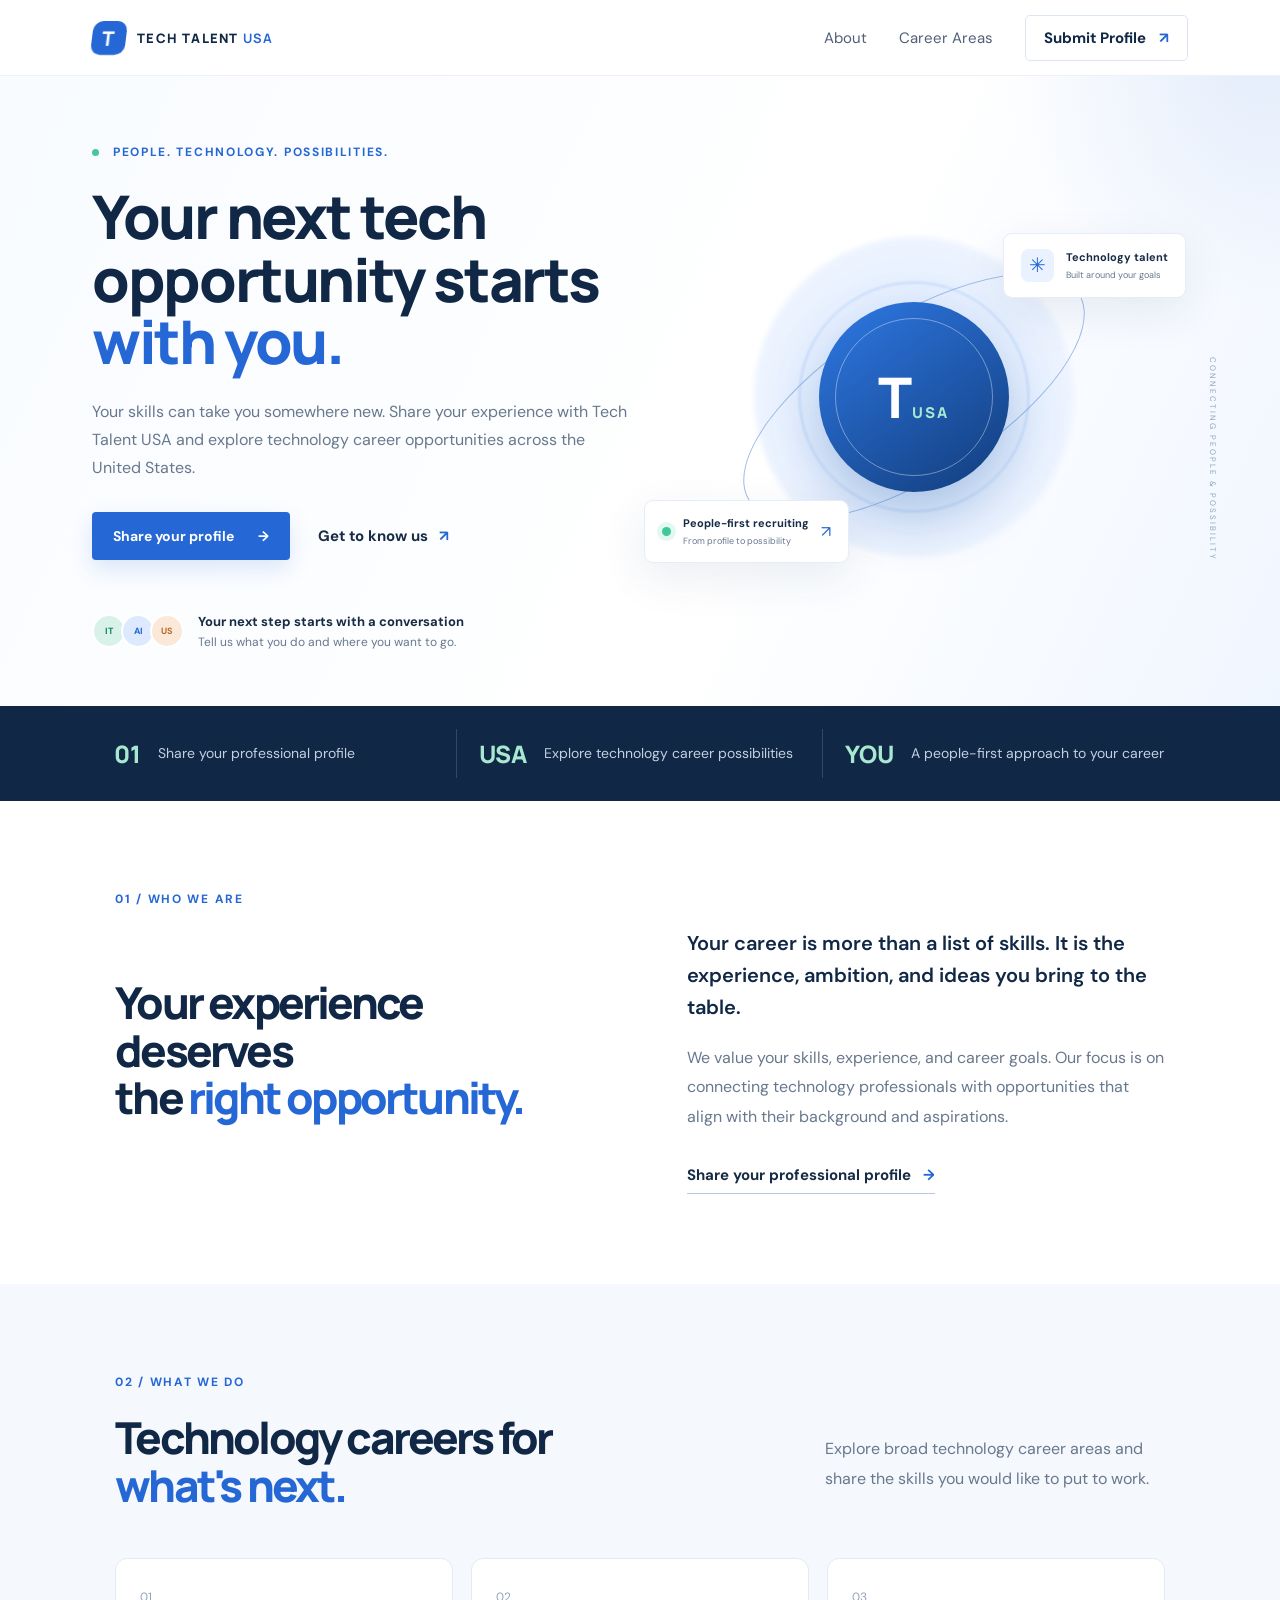
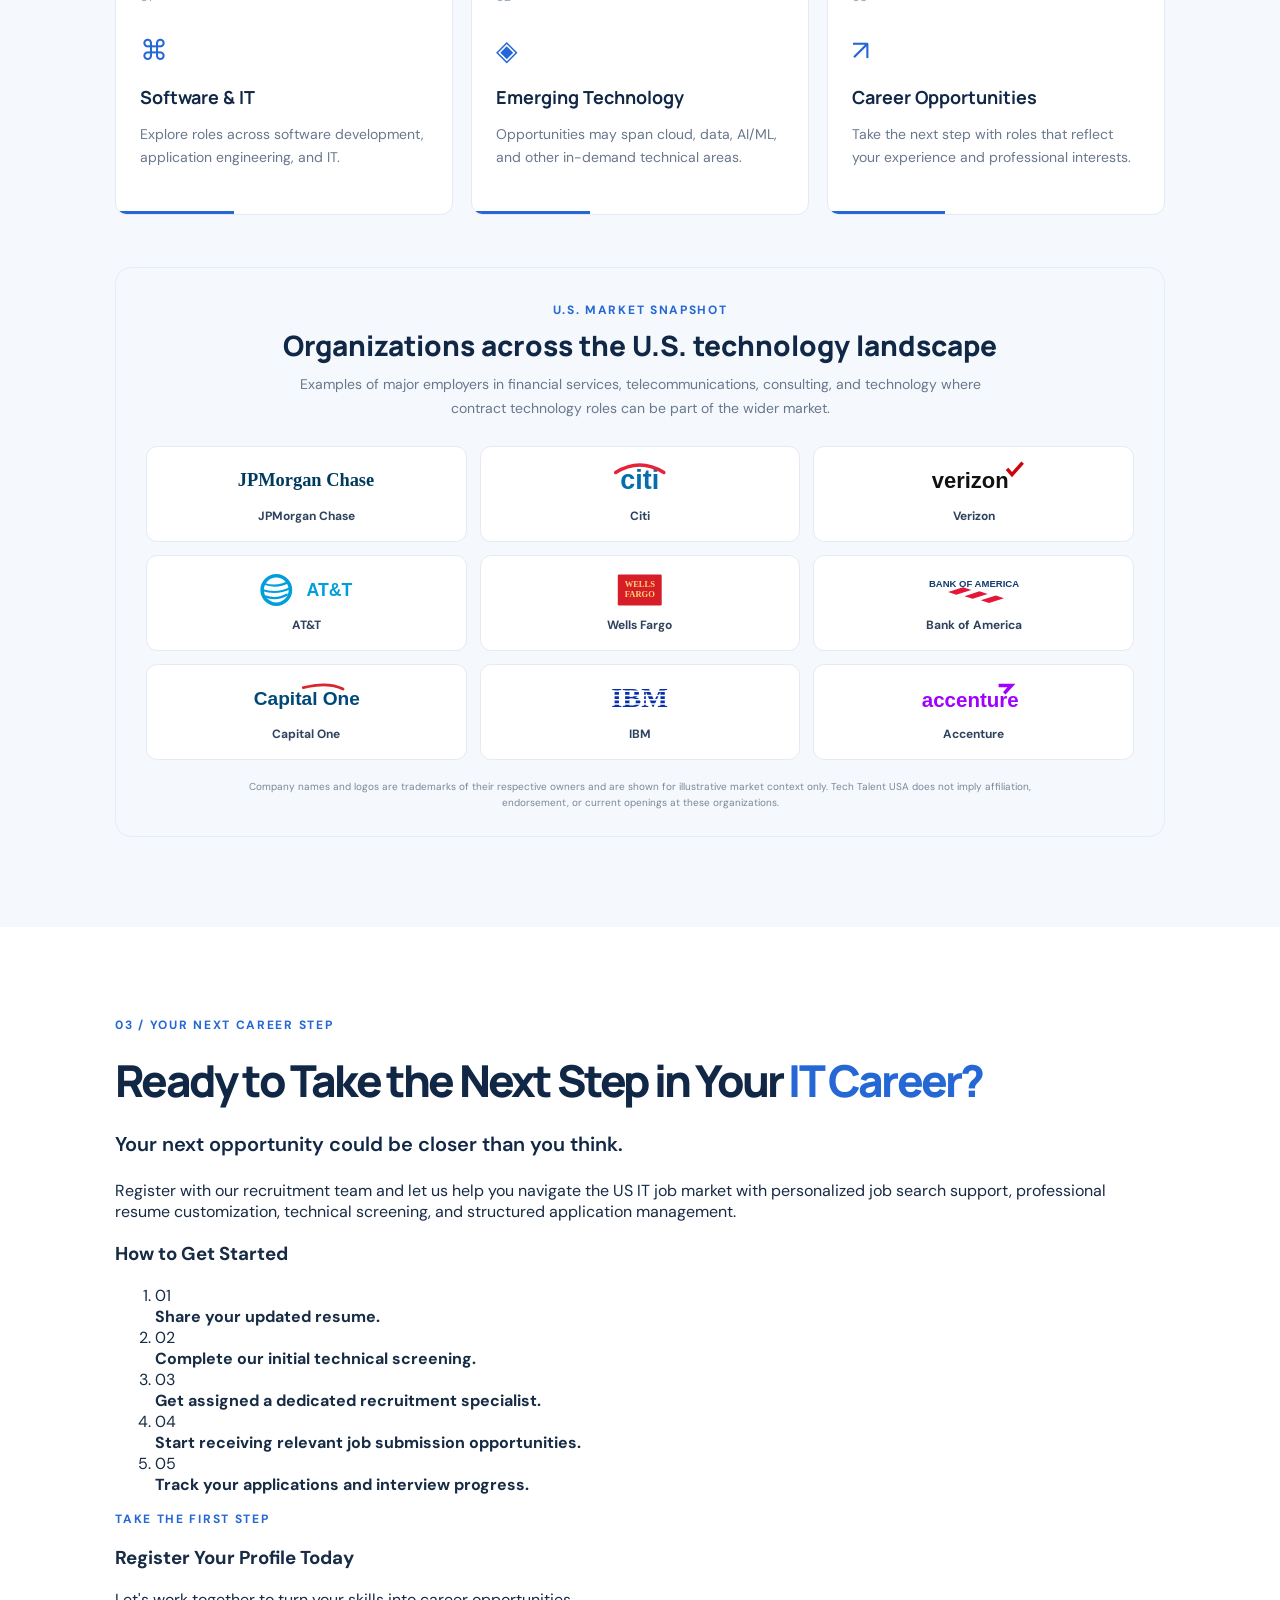
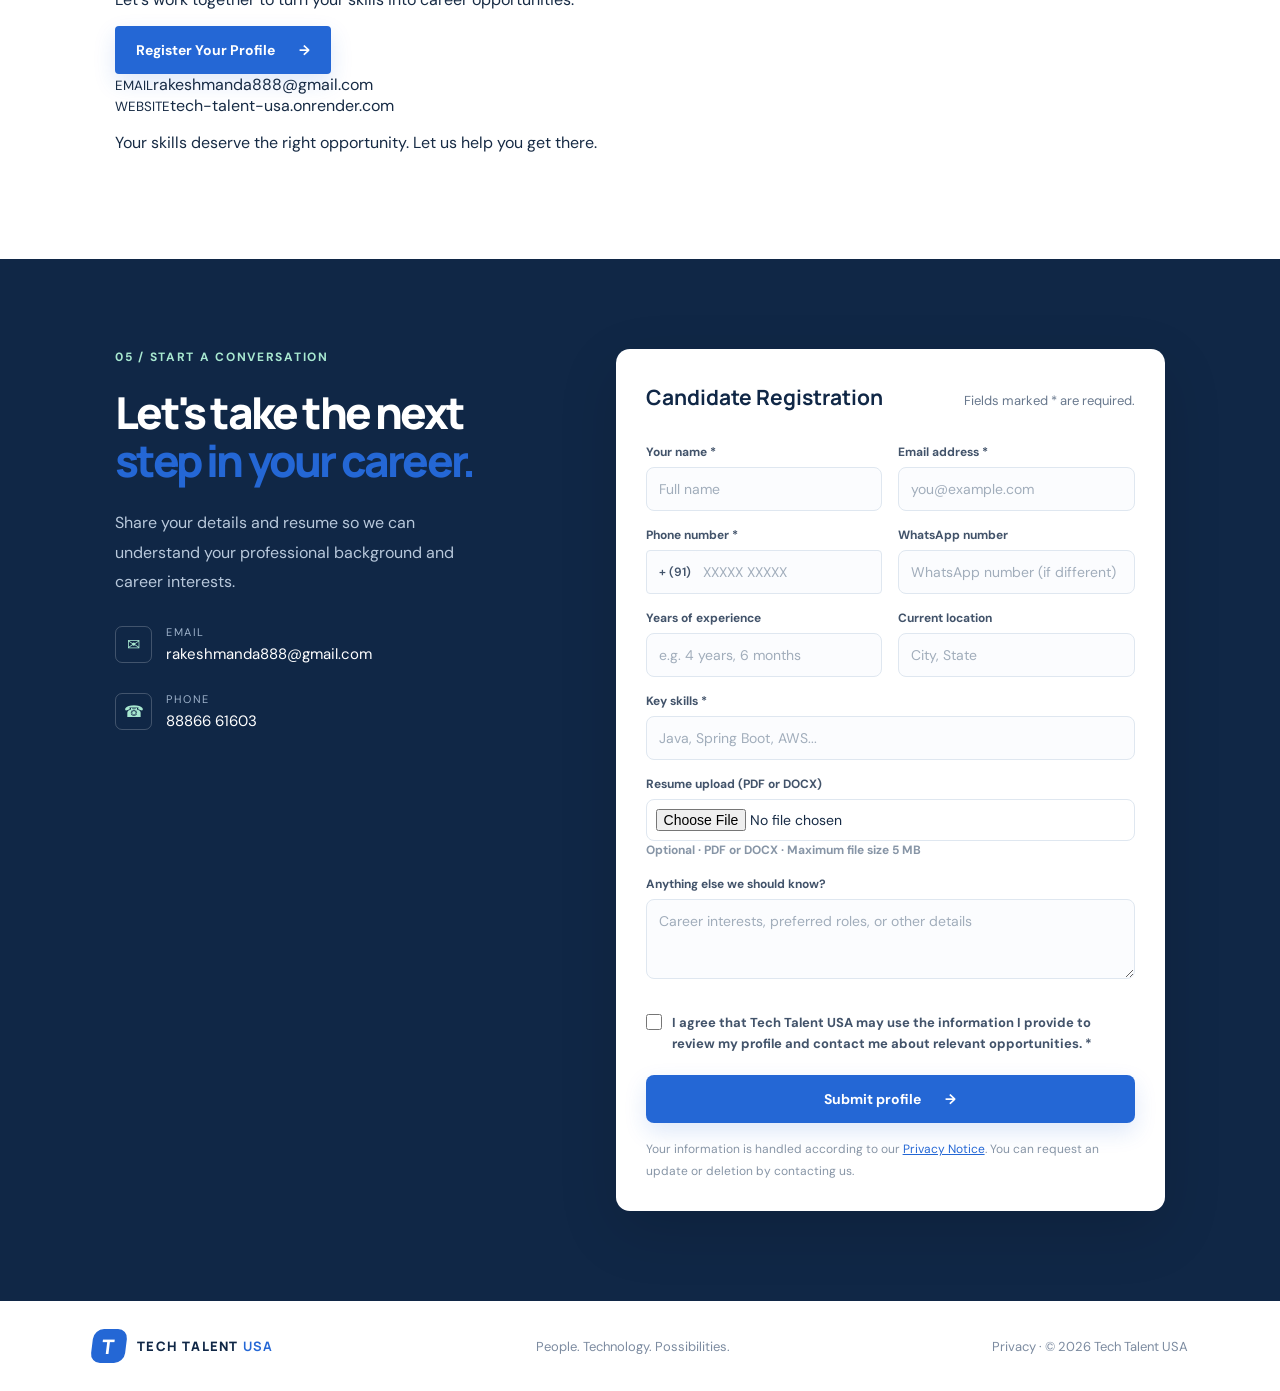
==== static/index.html @ 7606be05 "Replace How We Work with client-provided career overview" ====
<!doctype html>
<html lang="en"><head><meta charset="utf-8"><meta name="viewport" content="width=device-width,initial-scale=1"><meta name="description" content="Explore technology career opportunities across the United States. Share your skills and professional profile with Tech Talent USA."><meta property="og:type" content="website"><meta property="og:title" content="Tech Talent USA | Your Next Tech Opportunity"><meta property="og:description" content="Share your experience and explore technology career opportunities across the United States."><meta name="theme-color" content="#102746"><meta name="twitter:card" content="summary"><meta name="twitter:title" content="Tech Talent USA | Your Next Tech Opportunity"><meta name="twitter:description" content="Share your experience and explore technology career opportunities across the United States."><title>Tech Talent USA | Technology Career Opportunities</title><link rel="preconnect" href="https://fonts.googleapis.com"><link href="https://fonts.googleapis.com/css2?family=DM+Sans:wght@400;500;600;700&family=Manrope:wght@400;500;600;700;800&display=swap" rel="stylesheet"><link rel="stylesheet" href="/static/styles.css"></head>
<body><header class="header"><a class="brand" href="/"><span class="brand-mark">T</span><span>TECH TALENT <b>USA</b></span></a><nav id="site-nav" aria-label="Main navigation"><a href="/about">About</a><a href="/services">Career Areas</a><a class="nav-cta" href="/contact">Submit Profile <span>↗</span></a></nav><button class="menu" id="menu" aria-label="Open navigation menu" aria-controls="site-nav" aria-expanded="false">☰</button></header>
<main><section class="hero"><div class="hero-copy"><div class="eyebrow"><i></i> PEOPLE. TECHNOLOGY. POSSIBILITIES.</div><h1>Your next tech<br>opportunity starts<br><em>with you.</em></h1><p>Your skills can take you somewhere new. Share your experience with Tech Talent USA and explore technology career opportunities across the United States.</p><div class="hero-actions"><a class="button primary" href="#contact">Share your profile <span>→</span></a><a class="text-link" href="#about">Get to know us <span>↗</span></a></div><div class="trust"><div class="avatars"><span>IT</span><span>AI</span><span>US</span></div><div><b>Your next step starts with a conversation</b><small>Tell us what you do and where you want to go.</small></div></div></div><div class="hero-art"><div class="orb orb-one"></div><div class="orb orb-two"></div><div class="orbit"></div><div class="art-card card-top"><span class="card-icon">✳</span><div><b>Technology talent</b><small>Built around your goals</small></div></div><div class="art-core"><div class="core-ring"></div><div class="core-text">T<span>USA</span></div></div><div class="art-card card-bottom"><span class="pulse"></span><div><b>People-first recruiting</b><small>From profile to possibility</small></div><span class="arrow">↗</span></div><div class="vertical-note">CONNECTING PEOPLE & POSSIBILITY</div></div></section>
<section class="stats"><div><strong>01</strong><span>Share your professional profile</span></div><div><strong>USA</strong><span>Explore technology career possibilities</span></div><div><strong>YOU</strong><span>A people-first approach to your career</span></div></section>
<section class="intro section" id="about"><div class="section-label">01 / WHO WE ARE</div><div class="intro-grid"><h2>Your experience deserves<br>the <em>right opportunity.</em></h2><div><p class="lead">Your career is more than a list of skills. It is the experience, ambition, and ideas you bring to the table.</p><p>We value your skills, experience, and career goals. Our focus is on connecting technology professionals with opportunities that align with their background and aspirations.</p><a class="under-link" href="#contact">Share your professional profile <span>→</span></a></div></div></section>
<section class="services section" id="services"><div class="section-head"><div><div class="section-label">02 / WHAT WE DO</div><h2>Technology careers for<br><em>what's next.</em></h2></div><p>Explore broad technology career areas and share the skills you would like to put to work.</p></div><div class="service-grid"><article class="service"><span class="service-no">01</span><div class="service-symbol">⌘</div><h3>Software & IT</h3><p>Explore roles across software development, application engineering, and IT.</p><span class="service-line"></span></article><article class="service"><span class="service-no">02</span><div class="service-symbol">◈</div><h3>Emerging Technology</h3><p>Opportunities may span cloud, data, AI/ML, and other in-demand technical areas.</p><span class="service-line"></span></article><article class="service"><span class="service-no">03</span><div class="service-symbol">↗</div><h3>Career Opportunities</h3><p>Take the next step with roles that reflect your experience and professional interests.</p><span class="service-line"></span></article></div>
<div class="company-showcase">
  <div class="company-showcase-heading">
    <div class="section-label">U.S. MARKET SNAPSHOT</div>
    <h3>Organizations across the U.S. technology landscape</h3>
    <p>Examples of major employers in financial services, telecommunications, consulting, and technology where contract technology roles can be part of the wider market.</p>
  </div>
  <div class="company-logo-grid" aria-label="Illustrative company logos">
    <div class="company-logo"><svg viewBox="0 0 220 48" role="img" aria-label="JPMorgan Chase logo"><text x="110" y="32" text-anchor="middle" font-family="Georgia,serif" font-size="27" font-weight="bold" fill="#003A5D">JPMorgan Chase</text></svg><span>JPMorgan Chase</span></div>
    <div class="company-logo"><svg viewBox="0 0 180 48" role="img" aria-label="Citi logo"><text x="90" y="35" text-anchor="middle" font-family="Arial,sans-serif" font-size="38" font-weight="bold" fill="#056DAE">citi</text><path d="M56 12 Q90 -9 124 12" fill="none" stroke="#E5243B" stroke-width="5" stroke-linecap="round"/></svg><span>Citi</span></div>
    <div class="company-logo"><svg viewBox="0 0 180 48" role="img" aria-label="Verizon logo"><text x="85" y="34" text-anchor="middle" font-family="Arial,sans-serif" font-size="31" font-weight="bold" fill="#111">verizon</text><path d="M137 7 l7 8 15 -17" fill="none" stroke="#CD040B" stroke-width="5"/></svg><span>Verizon</span></div>
    <div class="company-logo"><svg viewBox="0 0 180 48" role="img" aria-label="AT&amp;T logo"><circle cx="47" cy="24" r="20" fill="none" stroke="#009FDB" stroke-width="5"/><path d="M29 15 Q48 22 65 12 M27 24 Q48 31 67 21 M31 33 Q48 39 63 30" fill="none" stroke="#009FDB" stroke-width="3"/><text x="122" y="32" text-anchor="middle" font-family="Arial,sans-serif" font-size="25" font-weight="bold" fill="#009FDB">AT&amp;T</text></svg><span>AT&amp;T</span></div>
    <div class="company-logo"><svg viewBox="0 0 180 48" role="img" aria-label="Wells Fargo logo"><rect x="59" y="2" width="62" height="44" rx="2" fill="#D71E28"/><text x="90" y="20" text-anchor="middle" font-family="Georgia,serif" font-size="12" font-weight="bold" fill="#F8D879">WELLS</text><text x="90" y="34" text-anchor="middle" font-family="Georgia,serif" font-size="12" font-weight="bold" fill="#F8D879">FARGO</text></svg><span>Wells Fargo</span></div>
    <div class="company-logo"><svg viewBox="0 0 220 48" role="img" aria-label="Bank of America logo"><text x="110" y="19" text-anchor="middle" font-family="Arial,sans-serif" font-size="14" font-weight="bold" fill="#123B70">BANK OF AMERICA</text><path d="M72 27 l22 -7 12 4 -22 7z M96 33 l22 -7 12 4 -22 7z M120 39 l22 -7 12 4 -22 7z" fill="#E31837"/></svg><span>Bank of America</span></div>
    <div class="company-logo"><svg viewBox="0 0 200 48" role="img" aria-label="Capital One logo"><text x="100" y="33" text-anchor="middle" font-family="Arial,sans-serif" font-size="27" font-weight="bold" fill="#004977">Capital One</text><path d="M95 8 Q130 -1 151 10" fill="none" stroke="#D9272E" stroke-width="4" stroke-linecap="round"/></svg><span>Capital One</span></div>
    <div class="company-logo"><svg viewBox="0 0 160 48" role="img" aria-label="IBM logo"><text x="80" y="36" text-anchor="middle" font-family="Georgia,serif" font-size="40" font-weight="bold" fill="#052FAD">IBM</text><path d="M36 13 H124 M36 19 H124 M36 25 H124 M36 31 H124" stroke="#fff" stroke-width="2"/></svg><span>IBM</span></div>
    <div class="company-logo"><svg viewBox="0 0 200 48" role="img" aria-label="Accenture logo"><text x="95" y="35" text-anchor="middle" font-family="Arial,sans-serif" font-size="29" font-weight="bold" fill="#A100FF">accenture</text><path d="M135 5 L153 5 L143 16" fill="none" stroke="#A100FF" stroke-width="5"/></svg><span>Accenture</span></div>
  </div>
  <p class="company-disclaimer">Company names and logos are trademarks of their respective owners and are shown for illustrative market context only. Tech Talent USA does not imply affiliation, endorsement, or current openings at these organizations.</p>
</div>
</section>
<section class="next-step section" id="next-step">
<div class="section-label">03 / YOUR NEXT CAREER STEP</div>
<div class="next-step-intro">
<h2>Ready to Take the Next Step in Your <em>IT Career?</em></h2>
<p class="lead">Your next opportunity could be closer than you think.</p>
<p>Register with our recruitment team and let us help you navigate the US IT job market with personalized job search support, professional resume customization, technical screening, and structured application management.</p>
</div>
<div class="next-step-content">
<div class="next-step-list">
<h3>How to Get Started</h3>
<ol>
<li><span>01</span><div><strong>Share your updated resume.</strong></div></li>
<li><span>02</span><div><strong>Complete our initial technical screening.</strong></div></li>
<li><span>03</span><div><strong>Get assigned a dedicated recruitment specialist.</strong></div></li>
<li><span>04</span><div><strong>Start receiving relevant job submission opportunities.</strong></div></li>
<li><span>05</span><div><strong>Track your applications and interview progress.</strong></div></li>
</ol>
</div>
<div class="next-step-cta">
<div class="section-label">TAKE THE FIRST STEP</div>
<h3>Register Your Profile Today</h3>
<p>Let's work together to turn your skills into career opportunities.</p>
<a class="button primary" href="#contact">Register Your Profile <span>→</span></a>
<div class="next-step-contact">
<div><small>EMAIL</small><a href="mailto:rakeshmanda888@gmail.com">rakeshmanda888@gmail.com</a></div>
<div><small>WEBSITE</small><a href="https://tech-talent-usa.onrender.com" target="_blank" rel="noopener">tech-talent-usa.onrender.com</a></div>
</div>
</div>
</div>
<p class="next-step-closing">Your skills deserve the right opportunity. Let us help you get there.</p>
</section>
<section class="contact section" id="contact"><div class="contact-copy"><div class="section-label">05 / START A CONVERSATION</div><h2>Let's take the next<br><em>step in your career.</em></h2><p>Share your details and resume so we can understand your professional background and career interests.</p><div class="contact-detail"><span>✉</span><div><small>EMAIL</small><a href="mailto:rakeshmanda888@gmail.com">rakeshmanda888@gmail.com</a></div></div><div class="contact-detail"><span>☎</span><div><small>PHONE</small><a href="tel:8886661603">88866 61603</a></div></div></div>
<form id="enquiry-form" class="form" enctype="multipart/form-data">
<div class="form-heading"><h3>Candidate Registration</h3><p>Fields marked * are required.</p></div>
<div class="form-grid">
<label>Your name *<input name="name" required maxlength="120" placeholder="Full name"></label>
<label>Email address *<input name="email" type="email" required maxlength="254" placeholder="you@example.com"></label>
<label>Phone number *<div class="phone-field"><span aria-hidden="true">+ (91)</span><input name="phone" type="tel" required maxlength="20" inputmode="tel" placeholder="XXXXX XXXXX" aria-label="Phone number"></div></label>
<label>WhatsApp number<input name="whatsapp_number" type="tel" maxlength="30" placeholder="WhatsApp number (if different)"></label>
<label>Years of experience<input name="experience" maxlength="80" placeholder="e.g. 4 years, 6 months"></label>
<label>Current location<input name="location" maxlength="160" placeholder="City, State"></label>
<label class="wide">Key skills *<input name="skills" required maxlength="1000" placeholder="Java, Spring Boot, AWS..."></label>
<label class="wide">Resume upload (PDF or DOCX)<input name="resume" type="file" accept=".pdf,.docx,application/pdf,application/vnd.openxmlformats-officedocument.wordprocessingml.document"><small class="privacy">Optional · PDF or DOCX · Maximum file size 5 MB</small></label>
<label class="wide">Anything else we should know?<textarea name="message" rows="3" maxlength="3000" placeholder="Career interests, preferred roles, or other details"></textarea></label>
<label class="consent-row wide"><input type="checkbox" name="consent" value="true" required><span>I agree that Tech Talent USA may use the information I provide to review my profile and contact me about relevant opportunities. *</span></label>
</div>
<div class="form-trap" aria-hidden="true"><label>Leave this field empty<input name="website" tabindex="-1" autocomplete="off"></label></div>
<button class="button primary submit" type="submit">Submit profile <span>→</span></button>
<p class="form-status" id="form-status" role="status" aria-live="polite"></p>
<small class="privacy">Your information is handled according to our <a href="/privacy">Privacy Notice</a>. You can request an update or deletion by contacting us.</small>
</form></section></main>
<footer><a class="brand footer-brand" href="/"><span class="brand-mark">T</span><span>TECH TALENT <b>USA</b></span></a><span>People. Technology. Possibilities.</span><span><a href="/privacy">Privacy</a> · © <span id="year"></span> Tech Talent USA</span></footer><script src="/static/app.js"></script></body></html>
---- static/styles.css ----
:root{--navy:#102746;--blue:#2467d5;--sky:#eaf2ff;--ink:#172b45;--muted:#68788d;--line:#dce5ef;--white:#fff;--mint:#a8e8d0}*{box-sizing:border-box}html{scroll-behavior:smooth}body{margin:0;color:var(--ink);font-family:'DM Sans',sans-serif;background:#fff}a{color:inherit;text-decoration:none}.header{height:84px;padding:0 7.2%;display:flex;align-items:center;justify-content:space-between;border-bottom:1px solid #edf1f6;background:#fff}.brand{display:flex;align-items:center;gap:11px;font:800 13px Manrope,sans-serif;letter-spacing:1.2px;color:var(--navy)}.brand b{color:var(--blue)}.brand-mark{width:34px;height:34px;border-radius:10px;background:var(--blue);color:white;display:grid;place-items:center;font:800 20px Manrope;transform:skew(-7deg)}nav{display:flex;align-items:center;gap:36px;font-size:13px;color:#506078}nav a:hover,.text-link:hover{color:var(--blue)}.nav-cta{padding:12px 18px;border:1px solid var(--line);border-radius:5px;color:var(--navy);font-weight:700}.nav-cta span{color:var(--blue);padding-left:9px}.menu{display:none;border:0;background:none;font-size:22px}.hero{min-height:620px;padding:80px 7.2% 65px;display:grid;grid-template-columns:1fr 1fr;align-items:center;overflow:hidden;background:linear-gradient(115deg,#f8fbff 0%,#fff 60%,#f0f6ff 100%)}.eyebrow,.section-label{font-size:10px;font-weight:700;letter-spacing:2px;color:var(--blue)}.eyebrow i{display:inline-block;width:7px;height:7px;border-radius:50%;background:#46c69a;margin-right:9px}.hero h1,h2{font:800 clamp(42px,5vw,68px)/1.08 Manrope,sans-serif;letter-spacing:-2.8px;color:var(--navy);margin:25px 0}.hero h1 em,h2 em{font-style:normal;color:var(--blue)}.hero-copy>p{max-width:490px;color:var(--muted);line-height:1.85;font-size:15px}.hero-actions{display:flex;align-items:center;gap:28px;margin-top:30px}.button{display:inline-flex;align-items:center;justify-content:center;gap:24px;padding:16px 21px;border:0;border-radius:4px;font:700 13px 'DM Sans';cursor:pointer}.primary{background:var(--blue);color:#fff;box-shadow:0 9px 22px #2467d526}.primary:hover{background:#1855b9}.text-link{font-size:13px;font-weight:700}.text-link span{color:var(--blue);margin-left:7px}.trust{display:flex;align-items:center;gap:14px;margin-top:53px}.avatars{display:flex}.avatars span{width:34px;height:34px;border-radius:50%;display:grid;place-items:center;background:#dce9ff;border:2px solid white;margin-left:-5px;font-size:9px;font-weight:800;color:var(--blue)}.avatars span:first-child{margin:0;background:#d8f1e9;color:#16865f}.avatars span:last-child{background:#fce8d9;color:#b76c2d}.trust b,.trust small{display:block}.trust b{font-size:11px}.trust small{font-size:10px;color:var(--muted);margin-top:4px}.hero-art{height:440px;position:relative;display:grid;place-items:center}.orb{position:absolute;border-radius:50%;filter:blur(1px)}.orb-one{width:340px;height:340px;background:radial-gradient(circle,#d9e8ff 0%,#edf4ff 65%,transparent 68%)}.orb-two{width:230px;height:230px;border:1px solid #a8c7f5}.orbit{position:absolute;width:390px;height:160px;border:1px solid #9cbbe9;border-radius:50%;transform:rotate(-32deg)}.art-core{width:190px;height:190px;border-radius:50%;background:linear-gradient(145deg,#2e79e5,#123c7b);box-shadow:0 25px 55px #1c58a54a;display:grid;place-items:center;z-index:1;position:relative}.core-ring{position:absolute;inset:16px;border:1px solid #ffffff62;border-radius:50%}.core-text{font:800 56px Manrope;color:#fff;letter-spacing:-5px}.core-text span{font-size:15px;letter-spacing:2px;margin-left:5px;color:var(--mint)}.art-card{position:absolute;z-index:2;background:#fff;border:1px solid #e6edf7;box-shadow:0 15px 45px #183e6b16;border-radius:9px;padding:15px 17px;display:flex;align-items:center;gap:12px}.art-card b,.art-card small{display:block}.art-card b{font-size:11px}.art-card small{font-size:9px;color:var(--muted);margin-top:5px}.card-top{top:56px;right:2px}.card-bottom{bottom:54px;left:4px}.card-icon{width:33px;height:33px;background:var(--sky);color:var(--blue);border-radius:8px;display:grid;place-items:center;font-size:20px}.pulse{width:9px;height:9px;background:#3fc99a;border-radius:50%;box-shadow:0 0 0 5px #e2f8f0}.arrow{color:var(--blue)}.vertical-note{position:absolute;right:-30px;top:180px;writing-mode:vertical-rl;font-size:8px;letter-spacing:2px;color:#8da2bc}.stats{padding:27px 7.2%;display:grid;grid-template-columns:repeat(3,1fr);background:var(--navy);color:white}.stats div{display:flex;align-items:center;gap:17px;padding:8px 6% ;border-right:1px solid #ffffff28}.stats div:last-child{border:0}.stats strong{font:800 24px Manrope;color:var(--mint)}.stats span{font-size:11px;color:#c3d0e0}.section{padding:105px 9%}.intro-grid{display:grid;grid-template-columns:1fr 1fr;gap:9%;align-items:center}.intro h2,.section h2{font-size:48px;margin:24px 0}.intro p,.section-head>p{font-size:14px;line-height:1.9;color:var(--muted)}.lead{font-size:18px!important;line-height:1.6!important;color:var(--navy)!important;font-weight:600}.under-link{display:inline-block;margin-top:18px;font-size:12px;font-weight:700;border-bottom:1px solid #b6c9e4;padding-bottom:8px}.under-link span{color:var(--blue);margin-left:8px}.services{background:#f5f8fc}.section-head{display:flex;align-items:end;justify-content:space-between;gap:35px;margin-bottom:48px}.section-head>p{max-width:340px}.section-head h2{margin-bottom:0}.service-grid{display:grid;grid-template-columns:repeat(3,1fr);gap:18px}.service{position:relative;padding:29px 27px 35px;background:white;border:1px solid #e3eaf3;min-height:250px}.service-no{font-size:10px;color:#91a4bb}.service-symbol{font-size:28px;color:var(--blue);margin:26px 0 16px}.service h3,.steps h3{font:700 18px Manrope;color:var(--navy);margin:0 0 11px}.service p,.steps p{font-size:12px;line-height:1.8;color:var(--muted)}.service-line{position:absolute;bottom:0;left:0;width:35%;height:3px;background:var(--blue)}.process{background:#fff}.steps{display:grid;grid-template-columns:repeat(4,1fr);border-top:1px solid var(--line)}.steps article{padding:25px 22px 0 0;border-right:1px solid var(--line);margin-right:22px}.steps article:last-child{border:0}.steps article>span{display:grid;place-items:center;width:34px;height:34px;border-radius:50%;background:var(--sky);color:var(--blue);font-size:11px;font-weight:700;margin-bottom:24px}.contact{background:var(--navy);color:#fff;display:grid;grid-template-columns:.85fr 1.15fr;gap:9%;padding-top:90px;padding-bottom:90px}.contact h2{color:#fff}.contact-copy>p{max-width:380px;color:#b8c8db;font-size:13px;line-height:1.9}.contact .section-label{color:var(--mint)}.contact-detail{display:flex;gap:14px;align-items:center;margin-top:28px}.contact-detail>span{width:37px;height:37px;border:1px solid #ffffff35;border-radius:7px;display:grid;place-items:center;color:var(--mint)}.contact-detail small,.contact-detail a{display:block}.contact-detail small{font-size:9px;letter-spacing:1.5px;color:#9eb2ca;margin-bottom:5px}.contact-detail a{font-size:13px}.form{background:#fff;color:var(--ink);padding:31px 32px;border-radius:7px}.form-heading{display:flex;justify-content:space-between;align-items:baseline;margin-bottom:22px}.form-heading h3{font:700 20px Manrope;margin:0;color:var(--navy)}.form-heading p{font-size:10px;color:var(--muted)}.form-grid{display:grid;grid-template-columns:1fr 1fr;gap:16px}.form label{font-size:10px;font-weight:700;color:#42536a}.form input,.form textarea{display:block;width:100%;margin-top:7px;padding:12px;border:1px solid #dfe7f0;border-radius:4px;font:12px 'DM Sans';outline:none;color:var(--ink);background:#fbfcfe}.form input:focus,.form textarea:focus{border-color:#6b9de8;box-shadow:0 0 0 3px #2467d514}.form input::placeholder,.form textarea::placeholder{color:#a1adbb}.wide{grid-column:1/-1}.submit{margin-top:20px;width:100%}.form-status{font-size:12px;min-height:16px;color:#16865f}.privacy{font-size:9px;color:#8795a6}footer{padding:28px 7.2%;display:flex;justify-content:space-between;align-items:center;font-size:10px;color:#7c8ba0}.footer-brand{color:var(--navy)}@media(max-width:850px){.header{padding:0 5%;height:72px}nav{gap:16px}.hero{padding:60px 6%;grid-template-columns:1fr 1fr}.hero-art{transform:scale(.85)}.section{padding:80px 6%}.contact{gap:5%}.form{padding:24px}.intro h2,.section h2{font-size:40px}}@media(max-width:650px){nav{display:none;position:absolute;top:72px;left:0;right:0;background:white;padding:20px 7%;z-index:5;flex-direction:column;align-items:flex-start;border-bottom:1px solid var(--line)}nav.open{display:flex}.menu{display:block}.hero{grid-template-columns:1fr;padding-top:55px}.hero h1{font-size:49px}.hero-art{height:350px;transform:scale(.82);margin-top:10px}.stats{grid-template-columns:1fr;gap:12px;padding:22px 7%}.stats div{border-right:0;border-bottom:1px solid #ffffff28;padding:10px 0}.intro-grid,.contact{grid-template-columns:1fr}.intro-grid{gap:15px}.section-head{display:block}.section-head>p{margin-top:20px}.service-grid{grid-template-columns:1fr}.service{min-height:210px}.steps{grid-template-columns:1fr 1fr;row-gap:28px}.steps article:nth-child(2){border:0}.contact{gap:35px}.form-grid{grid-template-columns:1fr}.wide{grid-column:auto}.form-heading{display:block}.form-heading p{margin-bottom:0}footer{gap:15px;flex-wrap:wrap}.vertical-note{right:0}}

/* Phase 1 experience polish: preserve the blue-and-white identity. */
.header{position:sticky;top:0;z-index:20;backdrop-filter:saturate(160%) blur(12px);background:rgba(255,255,255,.94)}
html{scroll-padding-top:96px}
nav a,.button,.service,.art-card{transition:transform .22s ease,box-shadow .22s ease,color .22s ease,background .22s ease}
nav a:focus-visible,.button:focus-visible,.text-link:focus-visible,.under-link:focus-visible,.menu:focus-visible,.form input:focus-visible,.form textarea:focus-visible{outline:3px solid #82b2f5;outline-offset:3px}
.button:hover{transform:translateY(-2px)}
.service:hover{transform:translateY(-5px);box-shadow:0 16px 34px #183e6b12}
.art-card:hover{transform:translateY(-3px)}
.form-status{line-height:1.6}
.form-status:empty{min-height:0}
.privacy a{color:var(--blue);text-decoration:underline}
.reveal-ready{opacity:0;transform:translateY(18px);transition:opacity .65s ease,transform .65s ease}
.reveal-ready.is-visible{opacity:1;transform:translateY(0)}
@media(max-width:650px){
 .header{position:sticky;top:0}
 nav.open{box-shadow:0 16px 25px #183e6b12}
 .hero{min-height:auto}
 .hero-actions{flex-wrap:wrap;gap:18px}
 .contact-detail a{overflow-wrap:anywhere}
}
@media(prefers-reduced-motion:reduce){
 *,*::before,*::after{scroll-behavior:auto!important;animation-duration:.01ms!important;animation-iteration-count:1!important;transition-duration:.01ms!important}
 .reveal-ready{opacity:1;transform:none}
}

/* Phase 1: trust, conversion, contact and form usability */
.faq{background:#f5f8fc}.faq-list{max-width:900px;border-top:1px solid var(--line)}.faq-list details{border-bottom:1px solid var(--line);padding:19px 4px}.faq-list summary{cursor:pointer;list-style:none;font:700 15px Manrope;color:var(--navy);display:flex;justify-content:space-between;gap:16px}.faq-list summary::-webkit-details-marker{display:none}.faq-list summary:after{content:"+";color:var(--blue);font-size:22px;line-height:1}.faq-list details[open] summary:after{content:"−"}.faq-list details p{max-width:760px;color:var(--muted);font-size:13px;line-height:1.8;margin:14px 0 0}.faq-list a{color:var(--blue);text-decoration:underline}
.form-progress{margin:-4px 0 20px}.progress-track{height:5px;background:#e8eef7;border-radius:8px;overflow:hidden}.progress-track span{display:block;width:0;height:100%;background:var(--blue);transition:width .2s ease}.form-progress small{display:block;color:var(--muted);font-size:10px;margin-top:7px}
.consent-row{display:flex;align-items:flex-start;gap:10px;margin-top:18px;font-size:11px!important;line-height:1.6}.consent-row input{width:16px!important;height:16px;margin:1px 0 0!important;flex:0 0 auto;accent-color:var(--blue)}
.form-trap{position:absolute!important;left:-10000px!important;width:1px!important;height:1px!important;overflow:hidden!important}.form-status.is-pending{color:#526b8b}.form-status.is-success{color:#16865f}.form-status.is-error{color:#b42318}.submit:disabled{opacity:.7;cursor:wait;transform:none}
.quick-contact{position:fixed;right:22px;bottom:22px;z-index:18;display:flex;gap:9px}.quick-contact-link{display:inline-flex;align-items:center;justify-content:center;min-height:44px;padding:0 16px;border-radius:24px;background:#fff;color:var(--navy);border:1px solid #dce5ef;box-shadow:0 8px 25px #10274620;font-size:12px;font-weight:700}.quick-contact-link.whatsapp{background:#16865f;color:#fff;border-color:#16865f}.quick-contact-link:hover{transform:translateY(-2px)}.form input[type=file]{padding:9px;background:#fff}
.form input:focus-visible,.form textarea:focus-visible,.faq summary:focus-visible{outline:3px solid #82b2f5;outline-offset:2px}
@media(max-width:650px){.quick-contact{right:12px;bottom:12px}.quick-contact-link{min-height:42px;padding:0 13px}.faq{padding-top:65px;padding-bottom:65px}.consent-row{grid-column:auto}}

/* Readability pass: larger, clearer typography across all screen sizes */
body{font-size:16px}
nav{font-size:15px;gap:32px}
.eyebrow,.section-label{font-size:12px;letter-spacing:1.7px}
.hero-copy>p{font-size:18px;line-height:1.8;max-width:540px}
.trust b{font-size:13px}.trust small{font-size:12px}
.stats span{font-size:14px}
.intro p,.section-head>p{font-size:16px;line-height:1.85}
.lead{font-size:20px!important}
.under-link,.text-link{font-size:15px}
.service h3,.steps h3{font-size:20px}
.service p,.steps p{font-size:15px;line-height:1.8}
.service-no{font-size:12px}
.contact-copy>p{font-size:16px;line-height:1.85}
.contact-detail small{font-size:11px}.contact-detail a{font-size:15px}
.form{padding:36px}
.form-heading h3{font-size:23px}
.form-heading p{font-size:13px}
.form label{font-size:13px}
.form input,.form textarea{font-size:15px;padding:14px}
.form input::placeholder,.form textarea::placeholder{font-size:14px}
.form-progress small{font-size:13px}
.consent-row{font-size:13px!important}
.privacy{font-size:12px;line-height:1.6}
.form-status{font-size:14px}
.button{font-size:15px;padding:17px 23px}
footer{font-size:13px}
@media(max-width:850px){
 nav{font-size:14px;gap:18px}
 .hero-copy>p{font-size:17px}
 .section{padding:85px 6%}
}
@media(max-width:650px){
 .hero h1{font-size:clamp(42px,11vw,52px);letter-spacing:-2px}
 .hero-copy>p{font-size:17px;line-height:1.8}
 .eyebrow,.section-label{font-size:11px}
 .intro p,.section-head>p,.contact-copy>p{font-size:16px}
 .service p,.steps p{font-size:15px}
 .form{padding:24px 20px}
 .form label{font-size:13px}
 .form input,.form textarea{font-size:16px;padding:14px}
 .form-heading h3{font-size:21px}
 .privacy{font-size:12px}
 footer{font-size:12px}
}


/* Phase 2 refinement: slightly tighter sizing while preserving the approved blue-and-white theme. */
.header{height:76px}
.hero{min-height:570px;padding-top:68px;padding-bottom:56px}
.hero h1{font-size:clamp(40px,4.7vw,62px);letter-spacing:-2.4px}
.hero-copy>p{font-size:16px;line-height:1.75}
.hero-art{transform:scale(.94)}
.section{padding-top:90px;padding-bottom:90px}
.intro h2,.section h2{font-size:44px}
.service{min-height:230px;padding:26px 24px 30px}
.service h3,.steps h3{font-size:18px}
.service p,.steps p{font-size:14px;line-height:1.7}
.form{padding:30px}
.form-heading h3{font-size:21px}
.form label{font-size:12px}
.form input,.form textarea{font-size:14px;padding:12px}
.button{font-size:14px;padding:15px 21px}
.stats{padding-top:23px;padding-bottom:23px}
@media(max-width:850px){.hero{min-height:540px}.section{padding-top:76px;padding-bottom:76px}.intro h2,.section h2{font-size:40px}}
@media(max-width:650px){.header{height:68px}.hero{padding-top:48px;padding-bottom:44px}.hero h1{font-size:clamp(39px,10vw,48px)}.hero-art{transform:scale(.78);margin-left:-15px;margin-right:-15px}.section{padding:66px 6%}.intro h2,.section h2{font-size:35px}.service{padding:24px;min-height:190px}.form{padding:22px 18px}.form input,.form textarea{font-size:15px;padding:13px}.button{font-size:14px;padding:14px 18px}}

/* Personal About page: profile details live here, not on the public homepage. */
.profile-hero{background:linear-gradient(120deg,#f5f9ff,#fff 65%,#edf4ff);padding:76px 9% 58px}
.profile-hero .eyebrow{margin:0 0 16px}
.profile-hero h1{font:800 clamp(38px,4.5vw,58px)/1.1 Manrope,sans-serif;letter-spacing:-2px;color:var(--navy);max-width:800px;margin:0 0 18px}
.profile-hero h1 em{font-style:normal;color:var(--blue)}
.profile-hero p{max-width:760px;font-size:16px;line-height:1.8;color:var(--muted)}
.profile-metrics{display:grid;grid-template-columns:repeat(4,1fr);background:var(--navy);padding:22px 9%;color:white}
.profile-metrics div{padding:8px 18px;border-right:1px solid #ffffff28}
.profile-metrics div:last-child{border:0}
.profile-metrics strong,.profile-metrics span{display:block}
.profile-metrics strong{font:800 25px Manrope;color:var(--mint)}
.profile-metrics span{font-size:12px;color:#c3d0e0;margin-top:5px}
.profile-section{padding:76px 9%}
.profile-section h2{font:800 38px/1.15 Manrope,sans-serif;letter-spacing:-1.5px;color:var(--navy);margin:14px 0 24px}
.profile-grid{display:grid;grid-template-columns:.8fr 1.2fr;gap:8%;align-items:start}
.profile-copy p,.profile-section p{font-size:15px;line-height:1.85;color:var(--muted)}
.profile-copy p:first-child{color:var(--navy);font-size:17px;font-weight:600}
.profile-band{background:#f5f8fc}
.profile-role{display:flex;justify-content:space-between;gap:20px;align-items:center;margin-bottom:28px}
.profile-role h2{margin:8px 0}
.profile-current{font-size:11px;color:#16865f;background:#e4f7ef;padding:9px 13px;border-radius:20px;white-space:nowrap;font-weight:700}
.profile-cards{display:grid;grid-template-columns:repeat(3,1fr);gap:16px}
.profile-card{background:#fff;border:1px solid var(--line);padding:24px;border-radius:5px}
.profile-card>span{font-size:11px;color:var(--blue);font-weight:700}
.profile-card h3{font:700 17px Manrope;color:var(--navy);margin:20px 0 10px}
.profile-card p{font-size:13px;line-height:1.75;margin:0}
.profile-skills{display:grid;grid-template-columns:1fr 1fr;gap:0 28px}
.profile-skills div{padding:17px 0;border-bottom:1px solid var(--line);font-size:14px;color:var(--navy);font-weight:600}
.profile-skills span{font-size:10px;color:var(--blue);margin-right:13px}
.profile-contact{background:var(--navy);color:#fff;padding:58px 9%;display:flex;justify-content:space-between;align-items:center;gap:24px}
.profile-contact h2{font:800 32px Manrope;color:white;margin:0 0 10px}
.profile-contact p{color:#c3d0e0;font-size:14px;line-height:1.7;margin:0}
.profile-contact .button{white-space:nowrap}
@media(max-width:750px){.profile-hero{padding:56px 6% 42px}.profile-section{padding:62px 6%}.profile-metrics{grid-template-columns:1fr 1fr;padding:18px 6%;gap:8px}.profile-metrics div:nth-child(2){border:0}.profile-grid{grid-template-columns:1fr;gap:10px}.profile-cards{grid-template-columns:1fr}.profile-contact{padding:44px 6%;display:block}.profile-contact .button{margin-top:22px}.profile-section h2{font-size:33px}}
@media(max-width:480px){.profile-skills{grid-template-columns:1fr}.profile-role{align-items:flex-start;flex-direction:column}.profile-contact h2{font-size:28px}}


/* Career Areas: illustrative U.S. employer logo showcase */
.company-showcase{margin-top:52px;padding:34px 30px 25px;background:#f5f8fc;border:1px solid #e5edf7;border-radius:12px}
.company-showcase-heading{text-align:center;max-width:720px;margin:0 auto 25px}
.company-showcase-heading h3{font:800 clamp(21px,2.4vw,28px)/1.25 Manrope,sans-serif;color:var(--navy);margin:10px 0}
.company-showcase-heading p{font-size:14px;line-height:1.7;color:var(--muted);margin:0}
.company-logo-grid{display:grid;grid-template-columns:repeat(3,minmax(0,1fr));gap:13px}
.company-logo{min-height:94px;padding:17px 12px;background:#fff;border:1px solid #e5ebf3;border-radius:8px;display:flex;flex-direction:column;align-items:center;justify-content:center;gap:10px;text-align:center}
.company-logo img{display:block;width:auto;max-width:130px;height:30px;object-fit:contain}
.company-logo span{font-size:12px;font-weight:700;color:#30435e}
.company-disclaimer{font-size:10px!important;line-height:1.6!important;color:#7b8797!important;text-align:center;max-width:850px;margin:19px auto 0!important}
@media(min-width:900px){.company-logo-grid{grid-template-columns:repeat(3,minmax(0,1fr))}}
@media(max-width:650px){.company-showcase{margin-top:35px;padding:25px 14px 19px}.company-logo-grid{grid-template-columns:repeat(2,minmax(0,1fr));gap:9px}.company-logo{min-height:84px;padding:13px 8px}.company-logo img{max-width:112px;height:26px}.company-logo span{font-size:11px}}

.profile-hero-with-photo{display:grid;grid-template-columns:minmax(0,1.4fr) minmax(230px,.6fr);align-items:center;gap:48px}.profile-hero-copy{max-width:720px}.profile-portrait{justify-self:center;display:flex;flex-direction:column;align-items:center;text-align:center;gap:8px}.profile-portrait img{width:210px;height:210px;object-fit:cover;object-position:center 28%;border-radius:18px;border:6px solid #fff;box-shadow:0 18px 45px #10274624}.profile-portrait strong{font:800 22px Manrope,sans-serif;color:var(--navy)}.profile-portrait span{font-size:12px;color:var(--muted)}.career-page-hero{padding:74px 9% 58px;background:linear-gradient(120deg,#f5f9ff,#fff 65%,#edf4ff)}.career-page-hero h1{font:800 clamp(38px,4.5vw,58px)/1.1 Manrope,sans-serif;color:var(--navy);letter-spacing:-2px;margin:12px 0}.career-page-hero h1 em{font-style:normal;color:var(--blue)}.career-page-hero p{max-width:760px;color:var(--muted);font-size:16px;line-height:1.8}.career-page-section{padding:68px 9%}.career-page-section .service-grid{margin-top:28px}@media(max-width:750px){.profile-hero-with-photo{grid-template-columns:1fr;gap:28px}.profile-portrait img{width:180px;height:180px}.career-page-hero,.career-page-section{padding-left:6%;padding-right:6%}}

.company-logo svg{display:block;width:auto;max-width:150px;height:34px;overflow:visible}.company-logo svg text{dominant-baseline:auto}@media(max-width:650px){.company-logo svg{max-width:120px;height:29px}}


/* Four-step candidate registration progress */
.form-step{padding:18px 0 20px;border-top:1px solid var(--line)}
.form-step-heading{display:flex;align-items:center;gap:12px;margin-bottom:15px}
.form-step-heading>span{width:32px;height:32px;border-radius:50%;display:grid;place-items:center;background:var(--sky);color:var(--blue);font:700 11px Manrope,sans-serif}
.form-step-heading>div{flex:1}
.form-step-heading h4{font:700 14px Manrope,sans-serif;color:var(--navy);margin:0 0 3px}
.form-step-heading p{font-size:11px;color:var(--muted);margin:0}
.form-step-heading>b{font:700 11px Manrope,sans-serif;color:var(--muted)}
.form-step.is-complete .form-step-heading>span{background:#e4f7ef;color:#16865f}
.form-step.is-complete .form-step-heading>b{color:#16865f}
.form-progress{margin:2px 0 12px}
@media(max-width:650px){.form-step{padding:15px 0 17px}.form-step-heading{gap:9px}.form-step-heading h4{font-size:13px}}


/* Interactive redesign preview — refined motion, responsive navigation and focus states. */
:root{scroll-padding-top:88px}
html{scroll-behavior:smooth}
body{overflow-x:hidden}
.header{position:sticky;top:0;z-index:50;backdrop-filter:blur(16px);background:rgba(255,255,255,.94);transition:box-shadow .25s ease,border-color .25s ease}
.header.is-scrolled{box-shadow:0 8px 28px rgba(16,39,70,.09);border-color:transparent}
nav a{position:relative;transition:color .2s ease}
nav a:not(.nav-cta):after{content:"";position:absolute;left:0;right:100%;bottom:-8px;height:2px;background:var(--blue);transition:right .22s ease}
nav a:hover:after,nav a[aria-current="location"]:after{right:0}
nav a[aria-current="location"]{color:var(--blue)}
.hero{position:relative;isolation:isolate}
.hero:before{content:"";position:absolute;z-index:-1;width:520px;height:520px;border-radius:50%;right:-230px;top:-280px;background:radial-gradient(circle,rgba(36,103,213,.09),transparent 68%)}
.hero-copy{max-width:650px}
.hero h1{line-height:1.04}
.hero-actions .button,.nav-cta,.text-link,.under-link{transition:transform .2s ease,box-shadow .2s ease,color .2s ease,background .2s ease}
.hero-actions .button:hover,.nav-cta:hover{transform:translateY(-2px);box-shadow:0 12px 28px rgba(36,103,213,.18)}
.service{border-radius:12px;overflow:hidden;transition:transform .25s ease,box-shadow .25s ease,border-color .25s ease}
.service:hover,.service:focus-within{transform:translateY(-7px);box-shadow:0 20px 42px rgba(16,39,70,.09);border-color:#c7d9f2}
.service-line{transition:width .28s ease}
.service:hover .service-line{width:100%}
.steps article{transition:transform .22s ease}
.steps article:hover{transform:translateY(-5px)}
.company-showcase{border-radius:16px}
.company-logo{border-radius:11px;transition:transform .22s ease,box-shadow .22s ease,border-color .22s ease}
.company-logo:hover{transform:translateY(-4px);box-shadow:0 12px 26px rgba(16,39,70,.08);border-color:#c7d9f2}
.form{border-radius:14px;box-shadow:0 20px 60px rgba(0,0,0,.13)}
.form-step{transition:background .2s ease,padding .2s ease}
.form-step.is-complete .form-step-heading>span{font-size:0}
.form-step.is-complete .form-step-heading>span:before{content:"✓";font-size:14px}
.form-progress .progress-track{height:8px;border-radius:99px;overflow:hidden;background:#eaf0f7}
#progress-fill{border-radius:99px;transition:width .35s cubic-bezier(.2,.7,.2,1)}
.form input,.form textarea{border-radius:8px;transition:border-color .2s ease,box-shadow .2s ease}
.form input:focus,.form textarea:focus{outline:3px solid rgba(36,103,213,.1)}
.form .submit{border-radius:8px}
.reveal-ready{opacity:0;transform:translateY(22px);transition:opacity .65s ease,transform .65s cubic-bezier(.2,.7,.2,1)}
.reveal-ready.is-visible{opacity:1;transform:translateY(0)}
#site-scroll-progress{position:fixed;z-index:100;top:0;left:0;width:0;height:3px;background:linear-gradient(90deg,#2467d5,#65a4ff);pointer-events:none}
#quick-profile-link{position:fixed;z-index:45;right:24px;bottom:24px;display:inline-flex;align-items:center;gap:10px;padding:14px 18px;border-radius:999px;background:var(--blue);color:#fff;font:700 12px 'DM Sans',sans-serif;box-shadow:0 12px 30px rgba(36,103,213,.28);opacity:0;transform:translateY(12px);pointer-events:none;transition:opacity .22s ease,transform .22s ease,box-shadow .22s ease}
#quick-profile-link.is-visible{opacity:1;transform:translateY(0);pointer-events:auto}
#quick-profile-link:hover{box-shadow:0 16px 36px rgba(36,103,213,.38);transform:translateY(-2px)}
#quick-profile-link span{font-size:16px}
.skip-link{position:absolute;left:12px;top:-60px;z-index:120;background:#fff;padding:12px 16px;border-radius:8px;box-shadow:0 4px 18px #10274622}
.skip-link:focus{top:12px}
a:focus-visible,button:focus-visible{outline:3px solid #78a8f0;outline-offset:3px}
@media(max-width:850px){.header{padding:0 5%}.hero{grid-template-columns:1fr 1fr;padding-left:6%;padding-right:6%}.section{padding-left:7%;padding-right:7%}}
@media(max-width:650px){
 .header{position:sticky;padding:0 5%;height:68px}
 nav{position:absolute;top:68px;left:0;right:0;display:none;flex-direction:column;align-items:stretch;gap:0;padding:10px 5% 18px;background:#fff;border-bottom:1px solid var(--line);box-shadow:0 16px 24px rgba(16,39,70,.08)}
 nav.open{display:flex}
 nav a{padding:14px 8px}
 nav a:not(.nav-cta):after{display:none}
 nav .nav-cta{margin-top:8px;text-align:center}
 .menu{display:block;cursor:pointer;width:42px;height:42px;border-radius:9px;background:#f1f6fd;color:var(--navy)}
 .hero{grid-template-columns:1fr;gap:4px}
 .hero-art{height:310px;max-width:440px;width:100%;justify-self:center;transform:none}
 .orb-one{width:260px;height:260px}.orb-two{width:190px;height:190px}.orbit{width:300px;height:125px}
 .art-core{width:150px;height:150px}.core-text{font-size:46px}
 .card-top{top:18px;right:0}.card-bottom{bottom:20px;left:0}
 .vertical-note{right:-5px;top:110px}
 .stats{grid-template-columns:1fr;gap:0;padding:15px 7%}
 .stats div{border-right:0;border-bottom:1px solid #ffffff28;padding:14px 4%}
 .stats div:last-child{border-bottom:0}
 .section-head{display:block}.section-head>p{margin-top:18px}
 .service-grid{grid-template-columns:1fr}
 .steps{grid-template-columns:1fr 1fr;row-gap:20px}
 .steps article{margin-right:12px;padding-right:12px}
 .contact{grid-template-columns:1fr;gap:34px}
 #quick-profile-link{right:14px;bottom:14px;padding:12px 15px}
 .reveal-ready{transform:translateY(14px)}
}
@media(prefers-reduced-motion:reduce){html{scroll-behavior:auto}*,*:before,*:after{animation-duration:.01ms!important;animation-iteration-count:1!important;transition-duration:.01ms!important}.reveal-ready{opacity:1;transform:none}}

/* Candidate registration: clean progress indicator and India phone prefix */
.form-progress small{display:none!important}
.phone-field{display:flex;align-items:center;margin-top:7px;border:1px solid #dfe7f0;border-radius:4px;background:#fbfcfe;overflow:hidden}
.phone-field:focus-within{border-color:#6b9de8;box-shadow:0 0 0 3px #2467d514}
.phone-field>span{padding:0 0 0 12px;color:#42536a;font:600 12px "DM Sans";white-space:nowrap}
.phone-field input.form-phone,.phone-field input{border:0!important;box-shadow:none!important;margin:0!important;min-width:0}
.phone-field input:focus{outline:none}
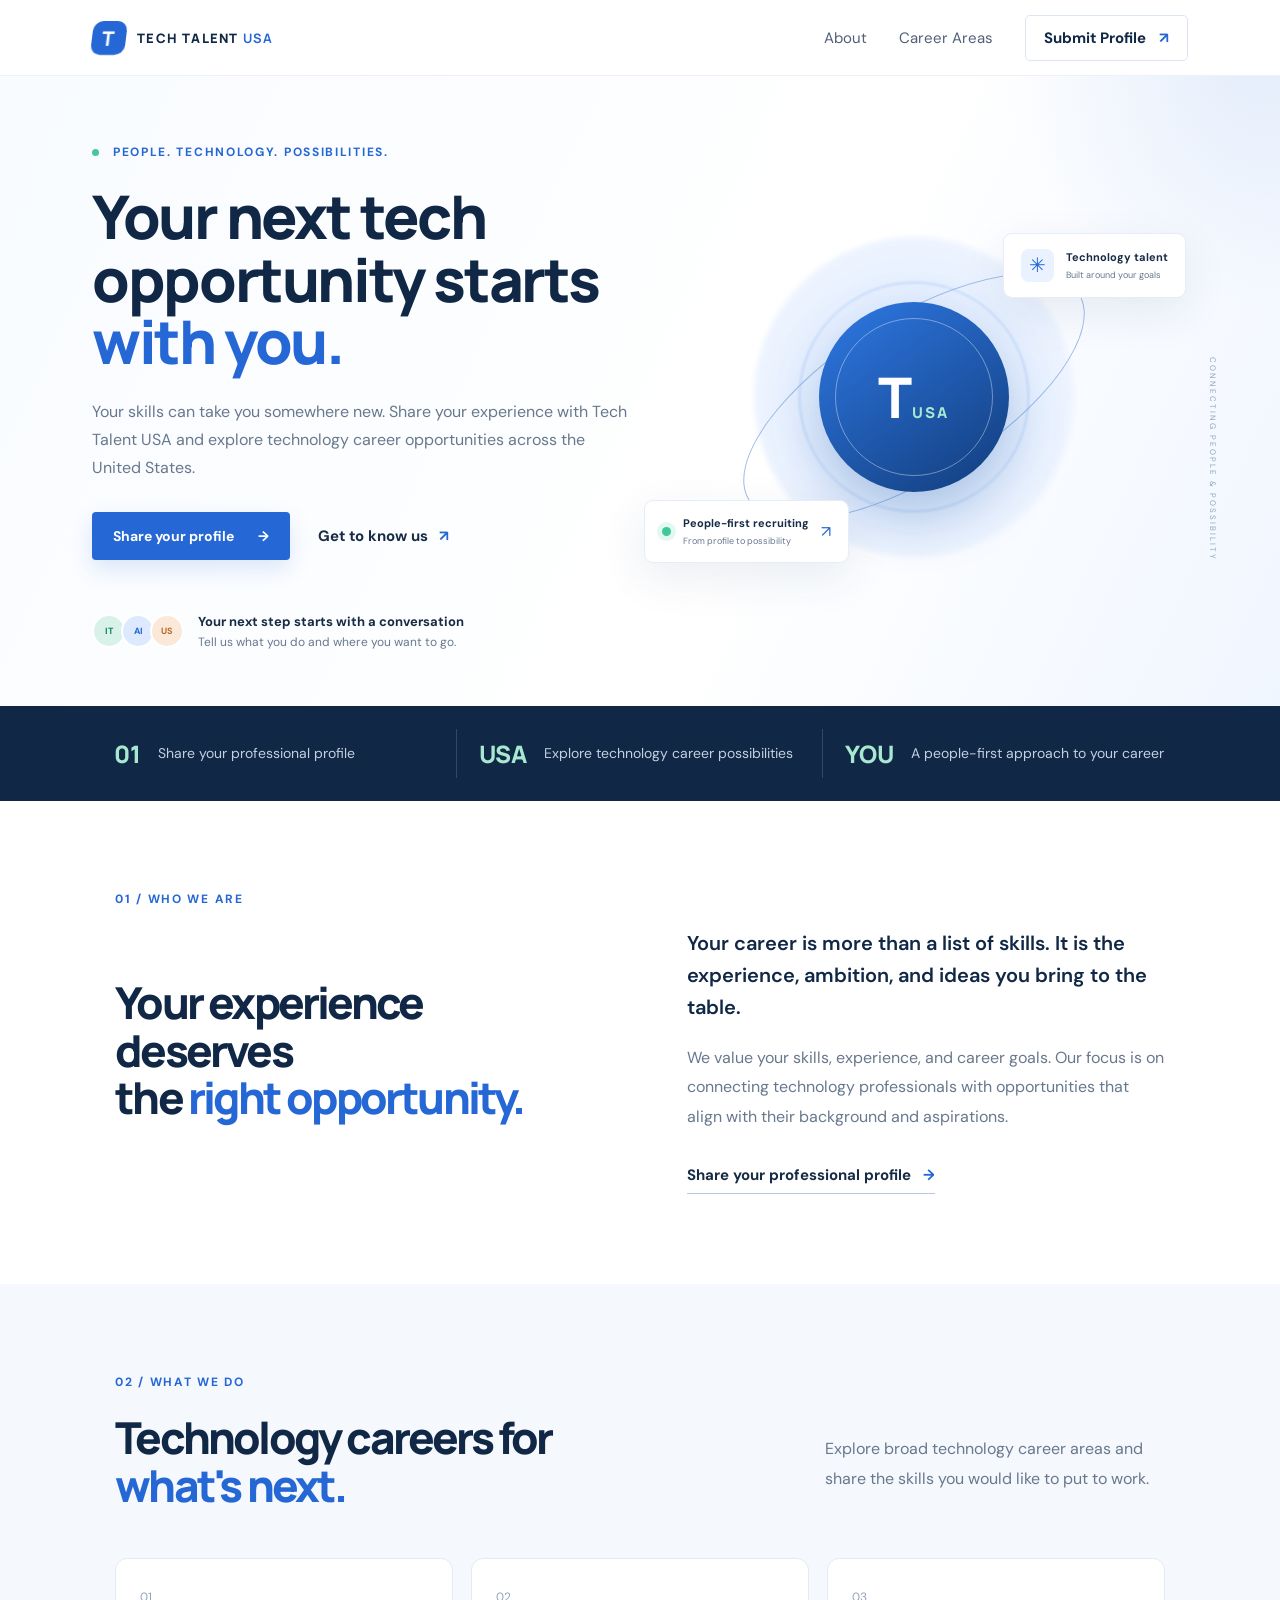
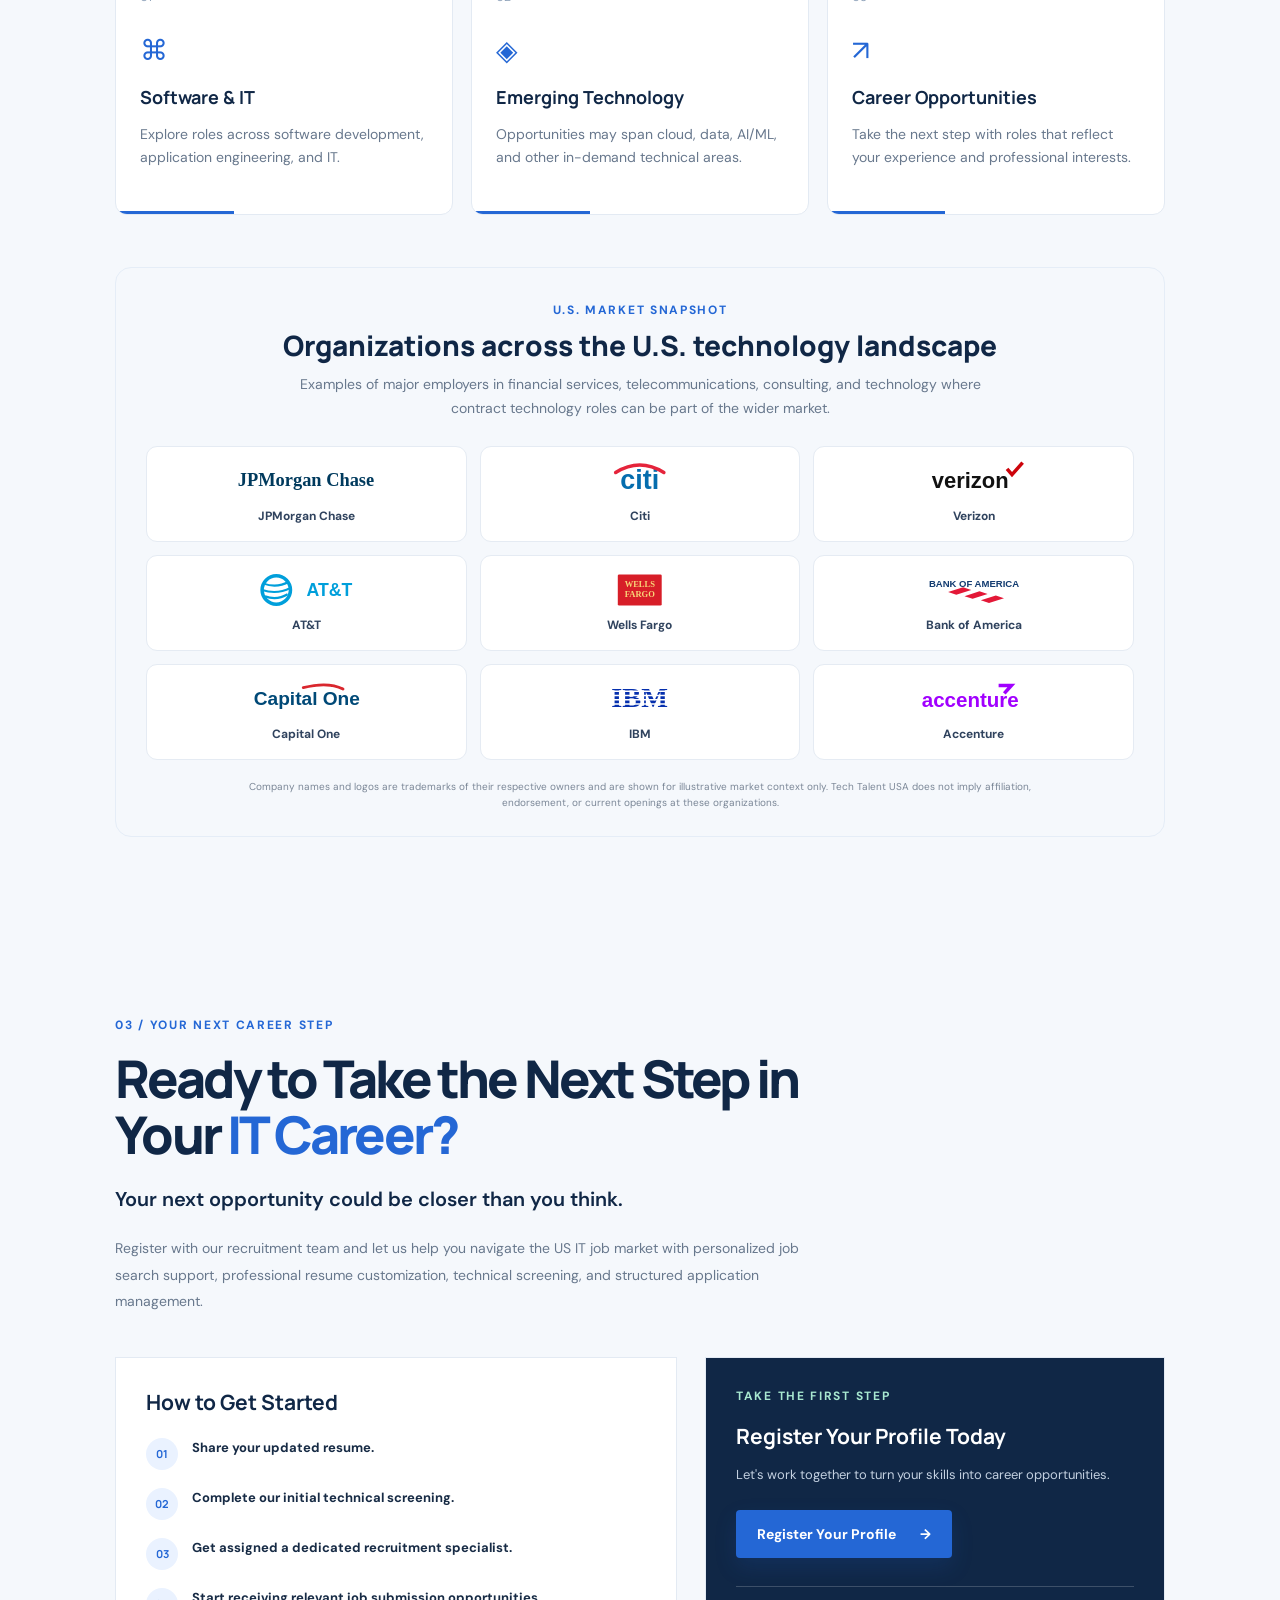
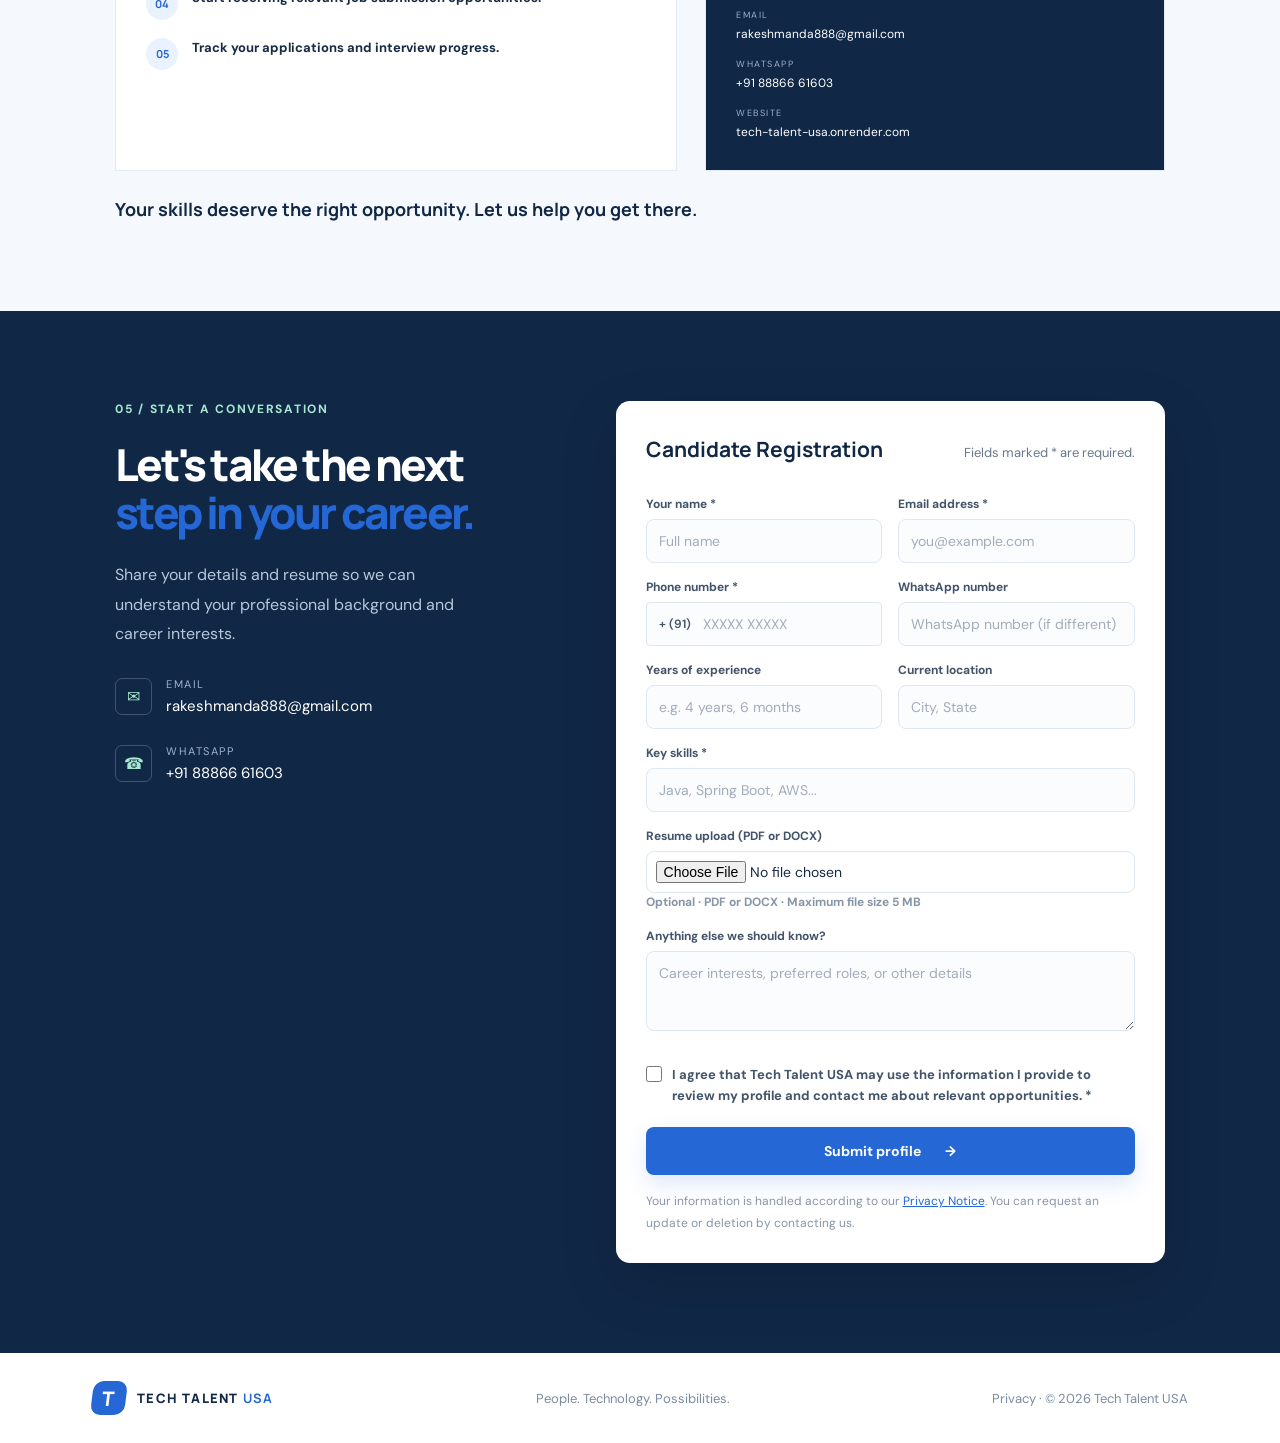
==== commit 7679901f: "Use confirmed business WhatsApp contact across career CTA" ====
--- a/static/index.html
+++ b/static/index.html
@@ -50,13 +50,13 @@
 <a class="button primary" href="#contact">Register Your Profile <span>→</span></a>
 <div class="next-step-contact">
 <div><small>EMAIL</small><a href="mailto:rakeshmanda888@gmail.com">rakeshmanda888@gmail.com</a></div>
-<div><small>WEBSITE</small><a href="https://tech-talent-usa.onrender.com" target="_blank" rel="noopener">tech-talent-usa.onrender.com</a></div>
+<div><small>WHATSAPP</small><a href="https://wa.me/918886661603" target="_blank" rel="noopener">+91 88866 61603</a></div><div><small>WEBSITE</small><a href="https://tech-talent-usa.onrender.com" target="_blank" rel="noopener">tech-talent-usa.onrender.com</a></div>
 </div>
 </div>
 </div>
 <p class="next-step-closing">Your skills deserve the right opportunity. Let us help you get there.</p>
 </section>
-<section class="contact section" id="contact"><div class="contact-copy"><div class="section-label">05 / START A CONVERSATION</div><h2>Let's take the next<br><em>step in your career.</em></h2><p>Share your details and resume so we can understand your professional background and career interests.</p><div class="contact-detail"><span>✉</span><div><small>EMAIL</small><a href="mailto:rakeshmanda888@gmail.com">rakeshmanda888@gmail.com</a></div></div><div class="contact-detail"><span>☎</span><div><small>PHONE</small><a href="tel:8886661603">88866 61603</a></div></div></div>
+<section class="contact section" id="contact"><div class="contact-copy"><div class="section-label">05 / START A CONVERSATION</div><h2>Let's take the next<br><em>step in your career.</em></h2><p>Share your details and resume so we can understand your professional background and career interests.</p><div class="contact-detail"><span>✉</span><div><small>EMAIL</small><a href="mailto:rakeshmanda888@gmail.com">rakeshmanda888@gmail.com</a></div></div><div class="contact-detail"><span>☎</span><div><small>WHATSAPP</small><a href="https://wa.me/918886661603" target="_blank" rel="noopener">+91 88866 61603</a></div></div></div>
 <form id="enquiry-form" class="form" enctype="multipart/form-data">
 <div class="form-heading"><h3>Candidate Registration</h3><p>Fields marked * are required.</p></div>
 <div class="form-grid">
--- a/static/styles.css
+++ b/static/styles.css
@@ -249,3 +249,25 @@
 .phone-field>span{padding:0 0 0 12px;color:#42536a;font:600 12px "DM Sans";white-space:nowrap}
 .phone-field input.form-phone,.phone-field input{border:0!important;box-shadow:none!important;margin:0!important;min-width:0}
 .phone-field input:focus{outline:none}
+
+/* Client-provided career overview section */
+.next-step{background:#f5f8fc}
+.next-step-intro{max-width:760px;margin:18px 0 42px}
+.next-step-intro h2{font-size:clamp(34px,4.5vw,52px);margin:18px 0}
+.next-step-intro>p:not(.lead){max-width:720px;color:var(--muted);font-size:14px;line-height:1.9}
+.next-step-content{display:grid;grid-template-columns:1.1fr .9fr;gap:28px;align-items:stretch}
+.next-step-list,.next-step-cta{background:#fff;border:1px solid #e3eaf3;padding:30px}
+.next-step-list h3,.next-step-cta h3{font:700 21px Manrope;color:var(--navy);margin:0 0 22px}
+.next-step-list ol{list-style:none;padding:0;margin:0;display:grid;gap:18px}
+.next-step-list li{display:flex;align-items:flex-start;gap:14px;color:var(--ink);font-size:13px;line-height:1.6}
+.next-step-list li>span{flex:0 0 32px;height:32px;display:grid;place-items:center;border-radius:50%;background:var(--sky);color:var(--blue);font:700 11px Manrope}
+.next-step-cta{background:var(--navy);color:white}
+.next-step-cta .section-label{color:var(--mint);margin-bottom:18px}
+.next-step-cta h3{color:#fff;margin-bottom:12px}
+.next-step-cta>p{color:#c3d0e0;font-size:13px;line-height:1.8;margin-bottom:24px}
+.next-step-contact{display:grid;gap:16px;margin-top:28px;padding-top:22px;border-top:1px solid #ffffff30}
+.next-step-contact small,.next-step-contact a{display:block}
+.next-step-contact small{font-size:9px;letter-spacing:1.5px;color:#9eb2ca;margin-bottom:5px}
+.next-step-contact a{font-size:12px;color:#fff;overflow-wrap:anywhere}
+.next-step-closing{margin:26px 0 0;color:var(--navy);font:700 18px Manrope}
+@media(max-width:650px){.next-step-content{grid-template-columns:1fr}.next-step-list,.next-step-cta{padding:23px}.next-step-intro h2{font-size:36px}}
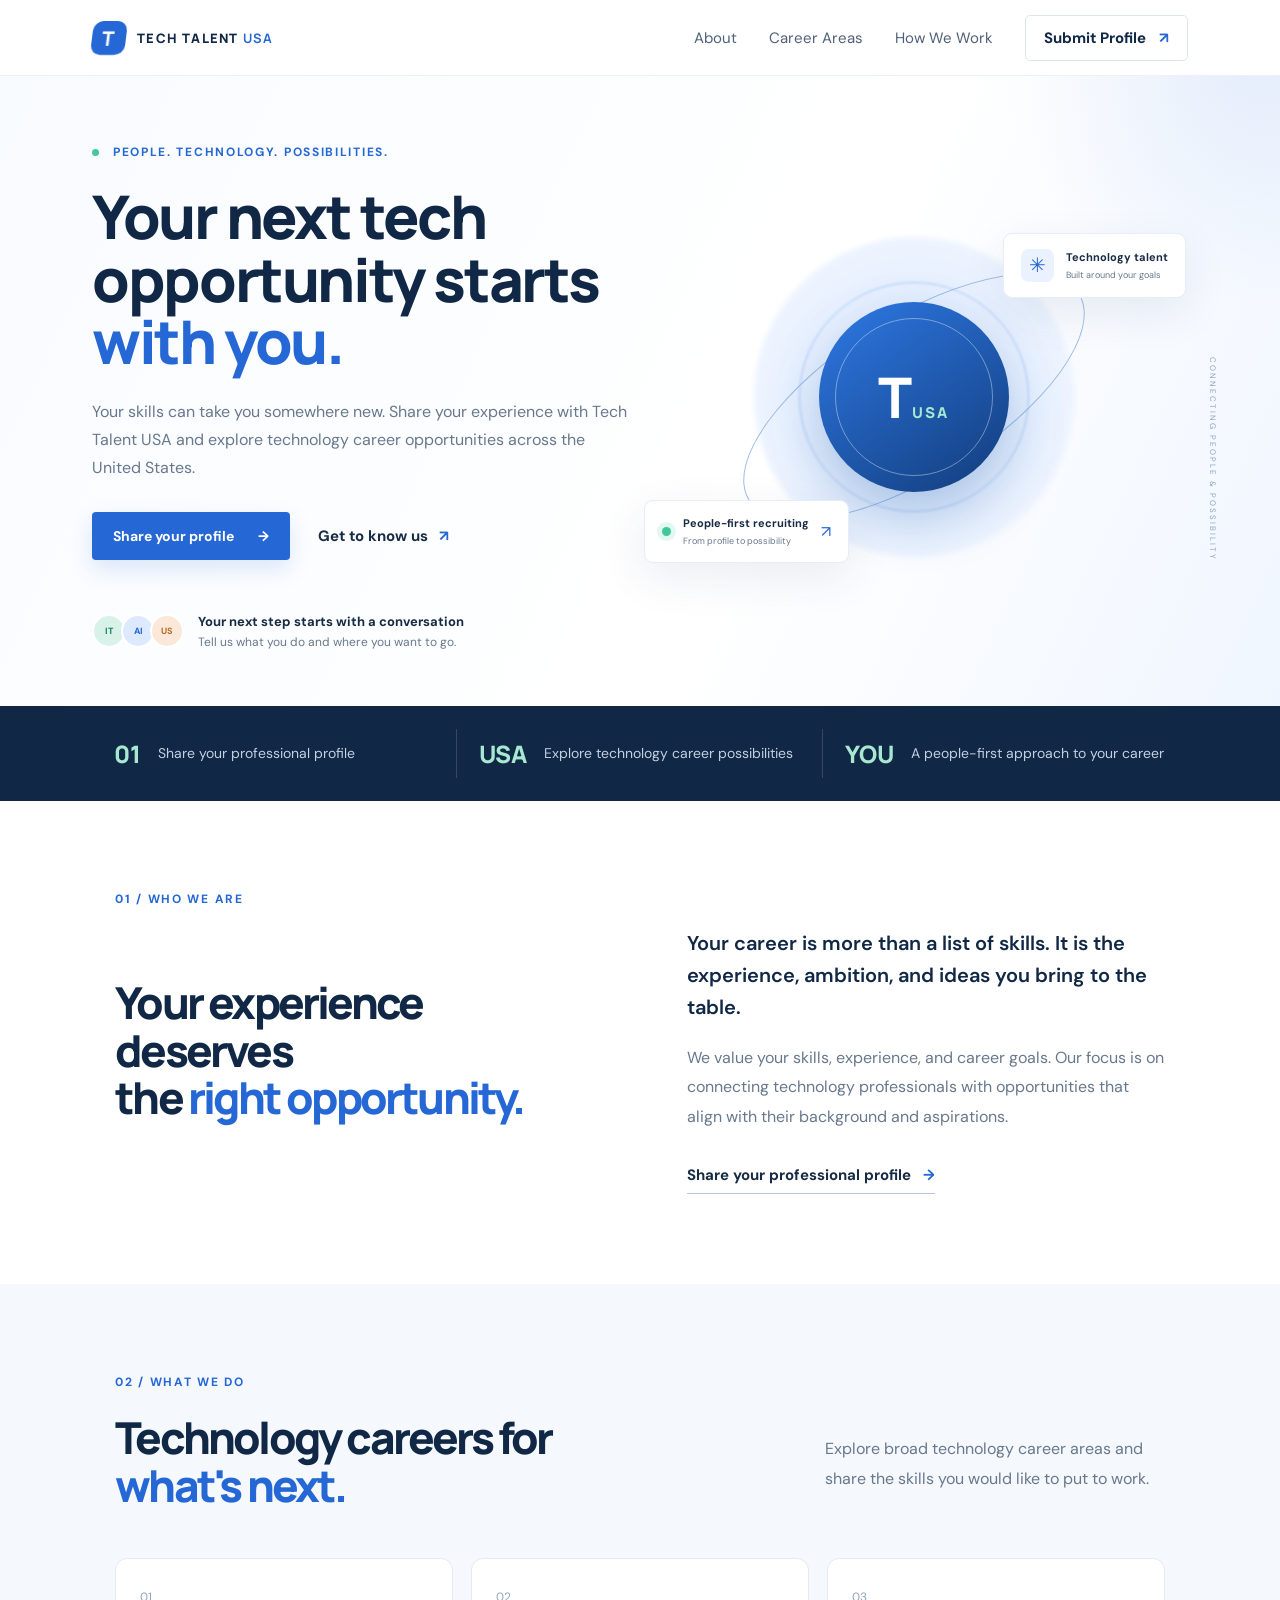
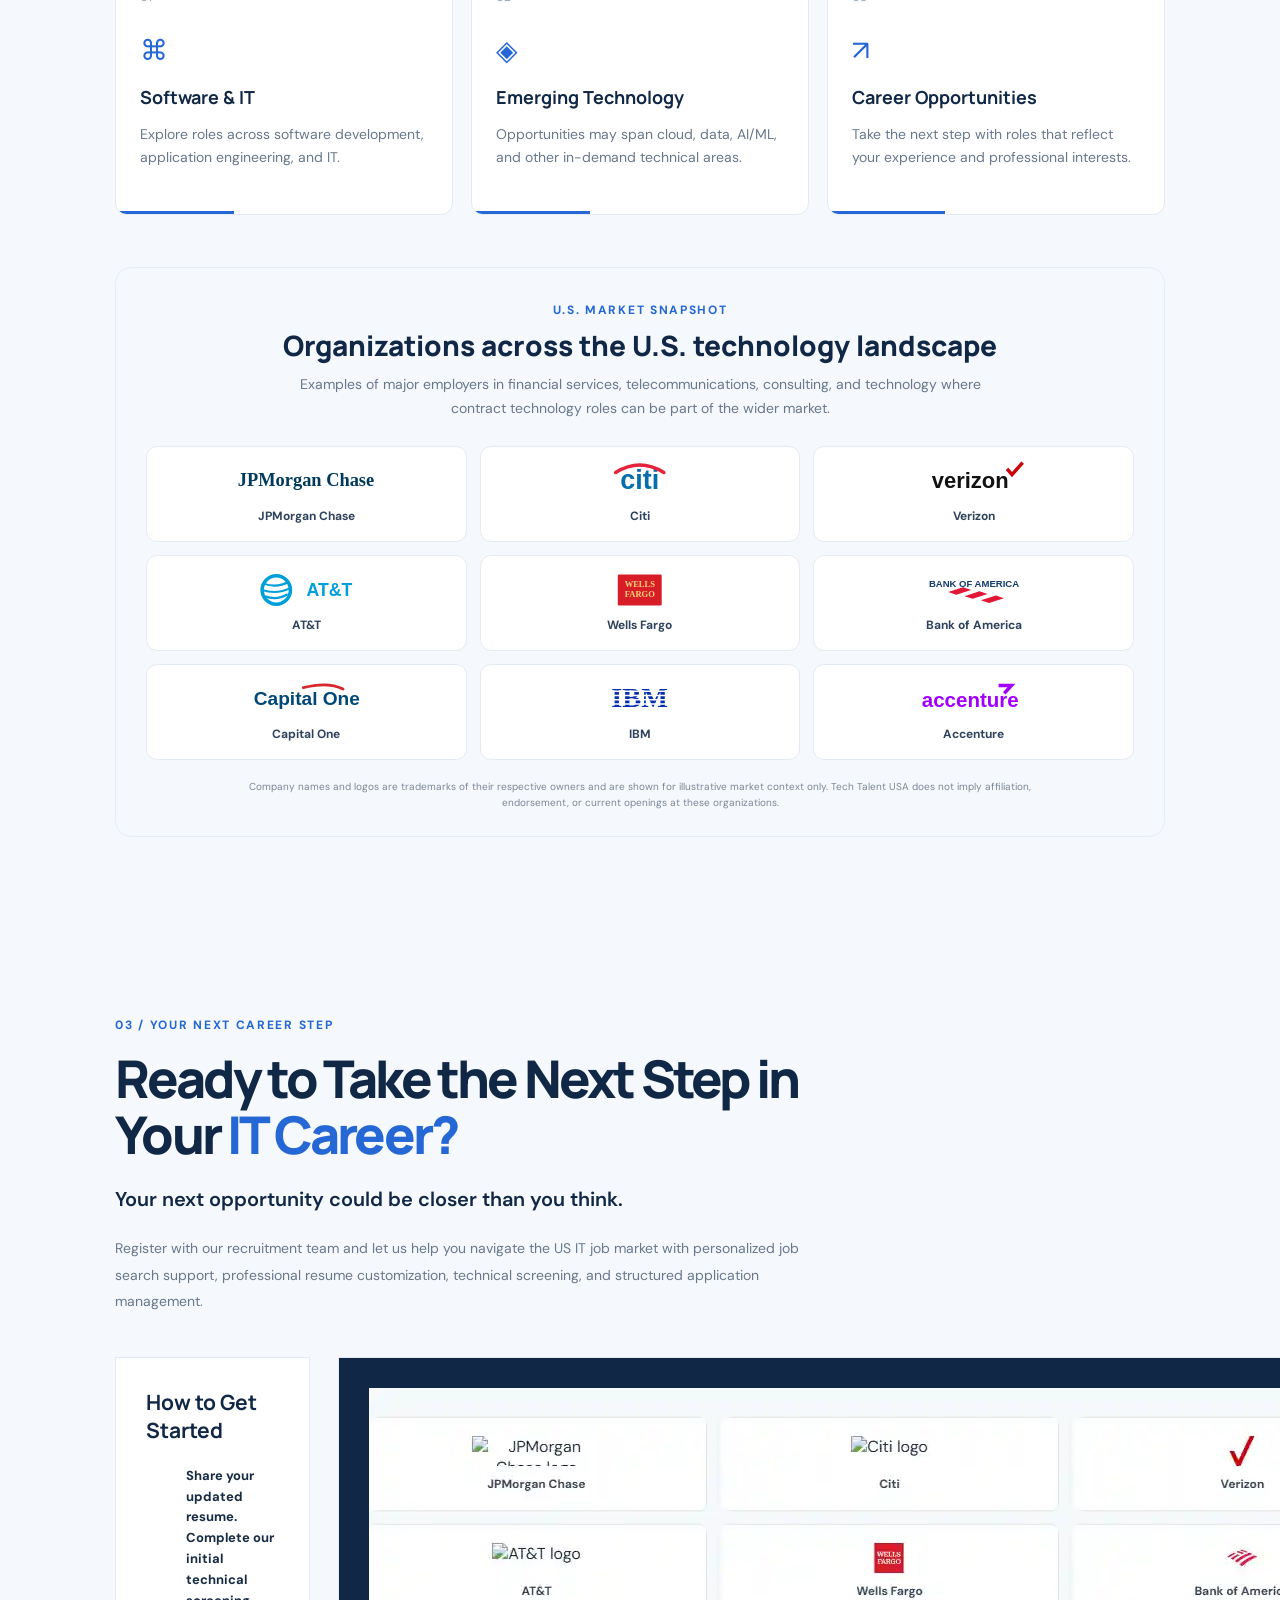
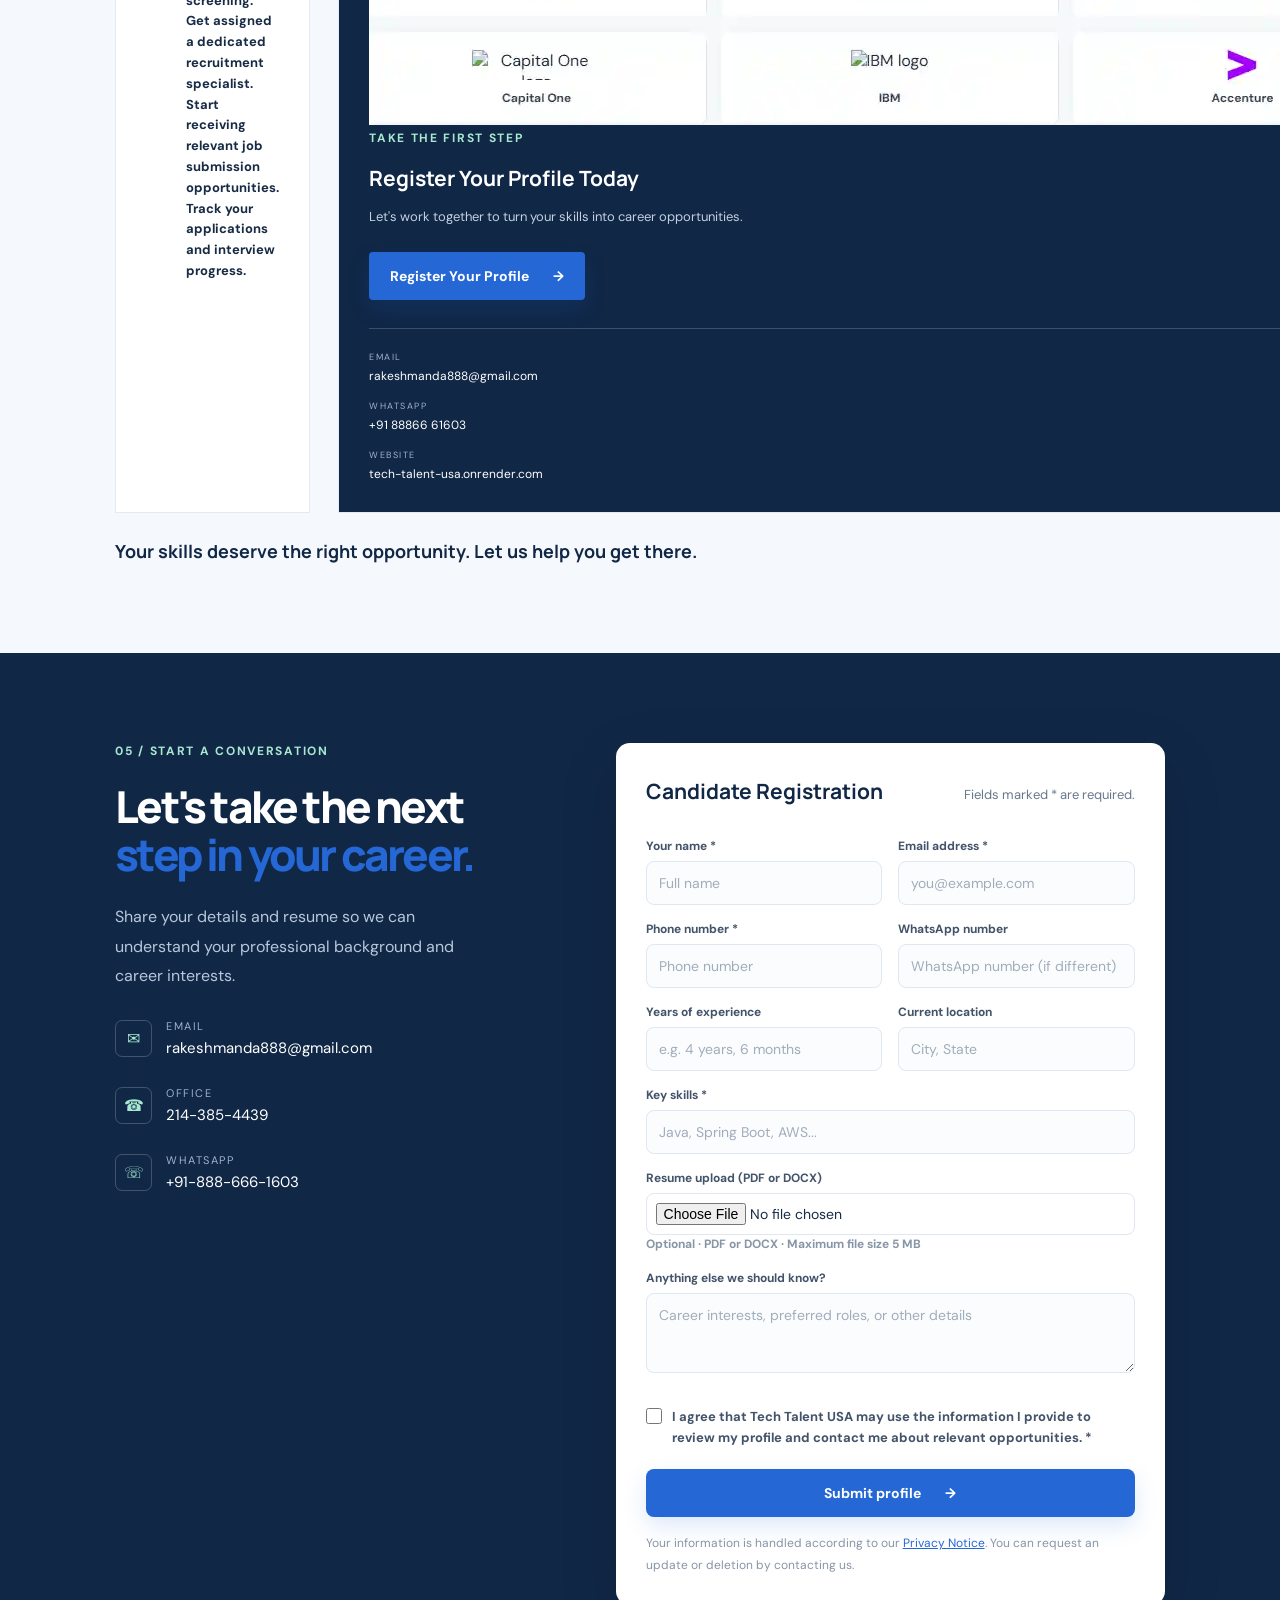
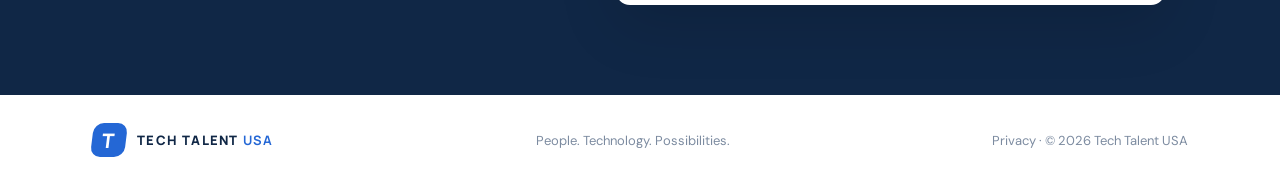
==== commit d9afebe6: "Update career CTA, contact numbers, Rakesh profile photo and registration phone field" ====
--- a/static/index.html
+++ b/static/index.html
@@ -1,6 +1,6 @@
 <!doctype html>
 <html lang="en"><head><meta charset="utf-8"><meta name="viewport" content="width=device-width,initial-scale=1"><meta name="description" content="Explore technology career opportunities across the United States. Share your skills and professional profile with Tech Talent USA."><meta property="og:type" content="website"><meta property="og:title" content="Tech Talent USA | Your Next Tech Opportunity"><meta property="og:description" content="Share your experience and explore technology career opportunities across the United States."><meta name="theme-color" content="#102746"><meta name="twitter:card" content="summary"><meta name="twitter:title" content="Tech Talent USA | Your Next Tech Opportunity"><meta name="twitter:description" content="Share your experience and explore technology career opportunities across the United States."><title>Tech Talent USA | Technology Career Opportunities</title><link rel="preconnect" href="https://fonts.googleapis.com"><link href="https://fonts.googleapis.com/css2?family=DM+Sans:wght@400;500;600;700&family=Manrope:wght@400;500;600;700;800&display=swap" rel="stylesheet"><link rel="stylesheet" href="/static/styles.css"></head>
-<body><header class="header"><a class="brand" href="/"><span class="brand-mark">T</span><span>TECH TALENT <b>USA</b></span></a><nav id="site-nav" aria-label="Main navigation"><a href="/about">About</a><a href="/services">Career Areas</a><a class="nav-cta" href="/contact">Submit Profile <span>↗</span></a></nav><button class="menu" id="menu" aria-label="Open navigation menu" aria-controls="site-nav" aria-expanded="false">☰</button></header>
+<body><header class="header"><a class="brand" href="/"><span class="brand-mark">T</span><span>TECH TALENT <b>USA</b></span></a><nav id="site-nav" aria-label="Main navigation"><a href="/about">About</a><a href="/services">Career Areas</a><a href="#next-step">How We Work</a><a class="nav-cta" href="/contact">Submit Profile <span>↗</span></a></nav><button class="menu" id="menu" aria-label="Open navigation menu" aria-controls="site-nav" aria-expanded="false">☰</button></header>
 <main><section class="hero"><div class="hero-copy"><div class="eyebrow"><i></i> PEOPLE. TECHNOLOGY. POSSIBILITIES.</div><h1>Your next tech<br>opportunity starts<br><em>with you.</em></h1><p>Your skills can take you somewhere new. Share your experience with Tech Talent USA and explore technology career opportunities across the United States.</p><div class="hero-actions"><a class="button primary" href="#contact">Share your profile <span>→</span></a><a class="text-link" href="#about">Get to know us <span>↗</span></a></div><div class="trust"><div class="avatars"><span>IT</span><span>AI</span><span>US</span></div><div><b>Your next step starts with a conversation</b><small>Tell us what you do and where you want to go.</small></div></div></div><div class="hero-art"><div class="orb orb-one"></div><div class="orb orb-two"></div><div class="orbit"></div><div class="art-card card-top"><span class="card-icon">✳</span><div><b>Technology talent</b><small>Built around your goals</small></div></div><div class="art-core"><div class="core-ring"></div><div class="core-text">T<span>USA</span></div></div><div class="art-card card-bottom"><span class="pulse"></span><div><b>People-first recruiting</b><small>From profile to possibility</small></div><span class="arrow">↗</span></div><div class="vertical-note">CONNECTING PEOPLE & POSSIBILITY</div></div></section>
 <section class="stats"><div><strong>01</strong><span>Share your professional profile</span></div><div><strong>USA</strong><span>Explore technology career possibilities</span></div><div><strong>YOU</strong><span>A people-first approach to your career</span></div></section>
 <section class="intro section" id="about"><div class="section-label">01 / WHO WE ARE</div><div class="intro-grid"><h2>Your experience deserves<br>the <em>right opportunity.</em></h2><div><p class="lead">Your career is more than a list of skills. It is the experience, ambition, and ideas you bring to the table.</p><p>We value your skills, experience, and career goals. Our focus is on connecting technology professionals with opportunities that align with their background and aspirations.</p><a class="under-link" href="#contact">Share your professional profile <span>→</span></a></div></div></section>
@@ -35,15 +35,16 @@
 <div class="next-step-content">
 <div class="next-step-list">
 <h3>How to Get Started</h3>
-<ol>
-<li><span>01</span><div><strong>Share your updated resume.</strong></div></li>
-<li><span>02</span><div><strong>Complete our initial technical screening.</strong></div></li>
-<li><span>03</span><div><strong>Get assigned a dedicated recruitment specialist.</strong></div></li>
-<li><span>04</span><div><strong>Start receiving relevant job submission opportunities.</strong></div></li>
-<li><span>05</span><div><strong>Track your applications and interview progress.</strong></div></li>
-</ol>
+<ul>
+<li><strong>Share your updated resume.</strong></li>
+<li><strong>Complete our initial technical screening.</strong></li>
+<li><strong>Get assigned a dedicated recruitment specialist.</strong></li>
+<li><strong>Start receiving relevant job submission opportunities.</strong></li>
+<li><strong>Track your applications and interview progress.</strong></li>
+</ul>
 </div>
 <div class="next-step-cta">
+<div class="next-step-profile-photo"><img src="[data-uri]" alt="Portrait of Rakesh Manda"></div>
 <div class="section-label">TAKE THE FIRST STEP</div>
 <h3>Register Your Profile Today</h3>
 <p>Let's work together to turn your skills into career opportunities.</p>
@@ -56,13 +57,13 @@
 </div>
 <p class="next-step-closing">Your skills deserve the right opportunity. Let us help you get there.</p>
 </section>
-<section class="contact section" id="contact"><div class="contact-copy"><div class="section-label">05 / START A CONVERSATION</div><h2>Let's take the next<br><em>step in your career.</em></h2><p>Share your details and resume so we can understand your professional background and career interests.</p><div class="contact-detail"><span>✉</span><div><small>EMAIL</small><a href="mailto:rakeshmanda888@gmail.com">rakeshmanda888@gmail.com</a></div></div><div class="contact-detail"><span>☎</span><div><small>WHATSAPP</small><a href="https://wa.me/918886661603" target="_blank" rel="noopener">+91 88866 61603</a></div></div></div>
+<section class="contact section" id="contact"><div class="contact-copy"><div class="section-label">05 / START A CONVERSATION</div><h2>Let's take the next<br><em>step in your career.</em></h2><p>Share your details and resume so we can understand your professional background and career interests.</p><div class="contact-detail"><span>✉</span><div><small>EMAIL</small><a href="mailto:rakeshmanda888@gmail.com">rakeshmanda888@gmail.com</a></div></div><div class="contact-detail"><span>☎</span><div><small>OFFICE</small><a href="tel:+12143854439">214-385-4439</a></div></div><div class="contact-detail"><span>☏</span><div><small>WHATSAPP</small><a href="https://wa.me/918886661603" target="_blank" rel="noopener">+91-888-666-1603</a></div></div></div>
 <form id="enquiry-form" class="form" enctype="multipart/form-data">
 <div class="form-heading"><h3>Candidate Registration</h3><p>Fields marked * are required.</p></div>
 <div class="form-grid">
 <label>Your name *<input name="name" required maxlength="120" placeholder="Full name"></label>
 <label>Email address *<input name="email" type="email" required maxlength="254" placeholder="you@example.com"></label>
-<label>Phone number *<div class="phone-field"><span aria-hidden="true">+ (91)</span><input name="phone" type="tel" required maxlength="20" inputmode="tel" placeholder="XXXXX XXXXX" aria-label="Phone number"></div></label>
+<label>Phone number *<input name="phone" type="tel" required maxlength="30" inputmode="tel" placeholder="Phone number"></label>
 <label>WhatsApp number<input name="whatsapp_number" type="tel" maxlength="30" placeholder="WhatsApp number (if different)"></label>
 <label>Years of experience<input name="experience" maxlength="80" placeholder="e.g. 4 years, 6 months"></label>
 <label>Current location<input name="location" maxlength="160" placeholder="City, State"></label>
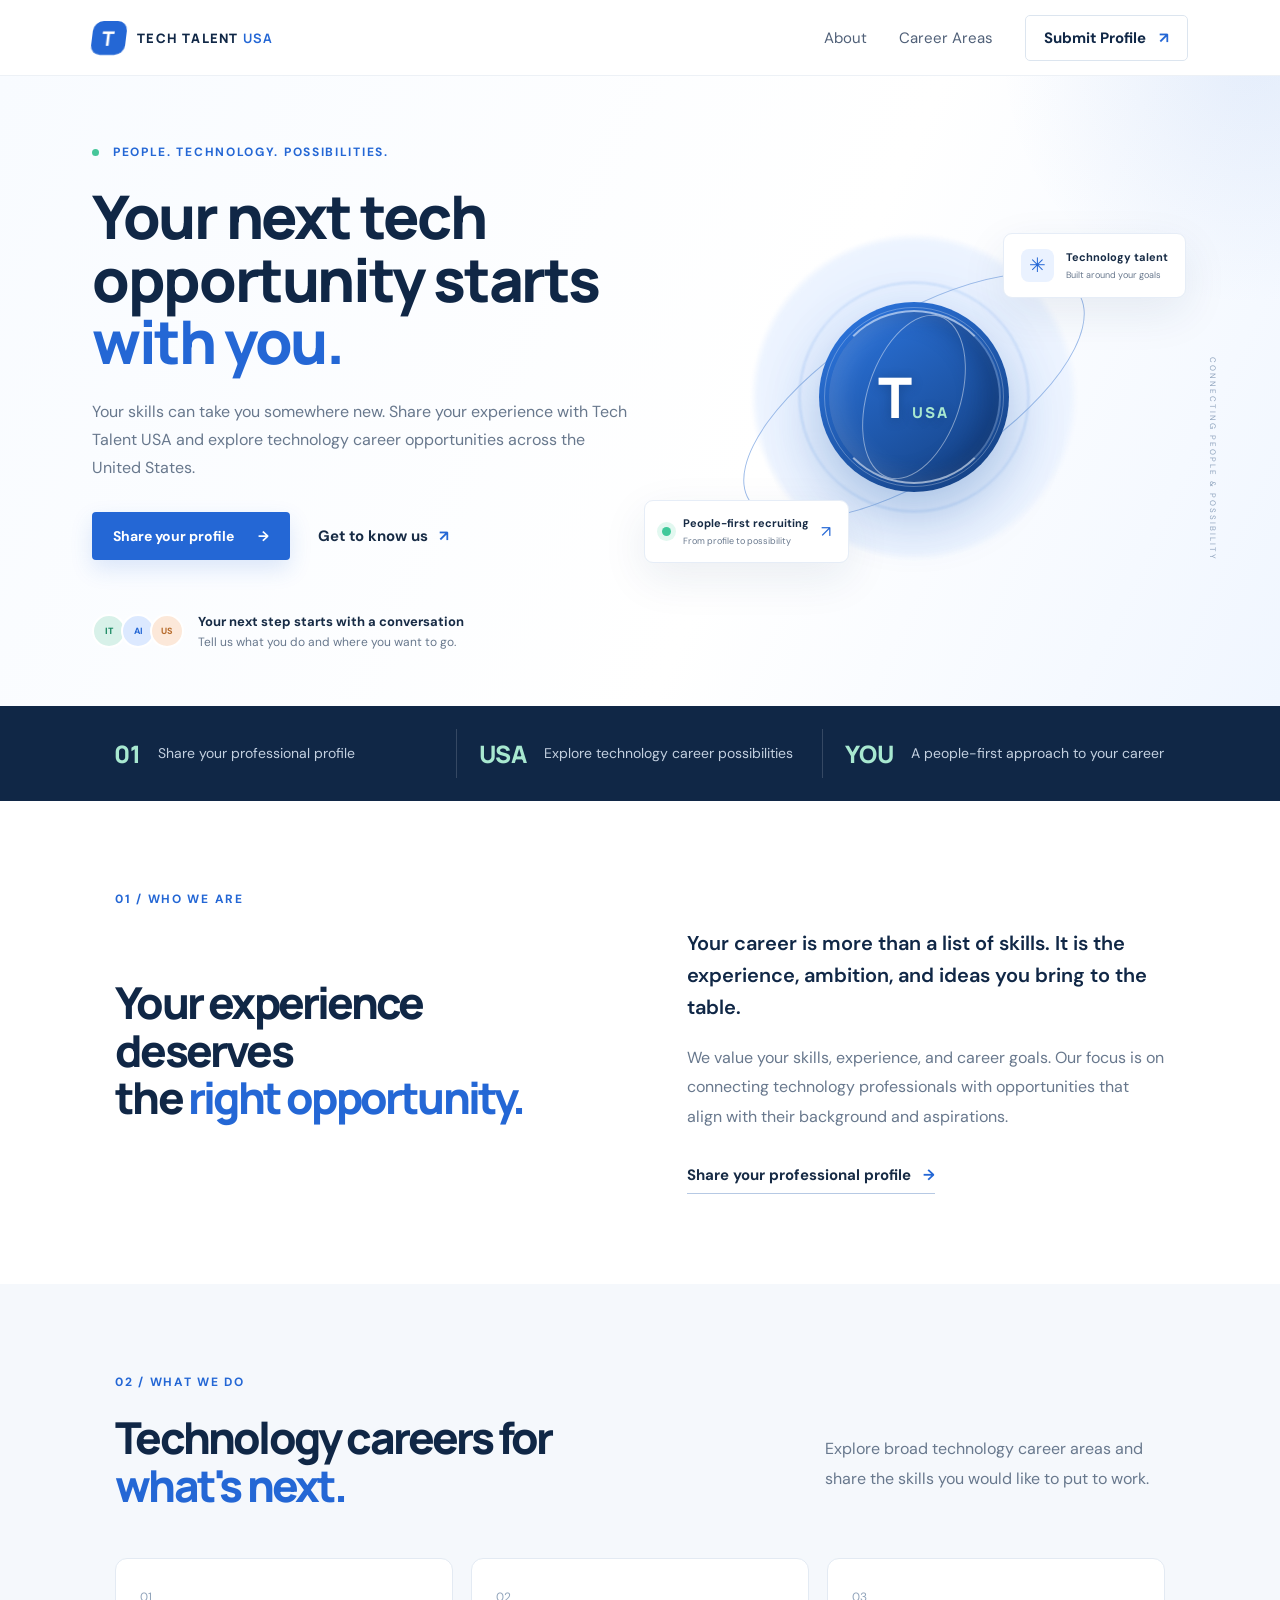
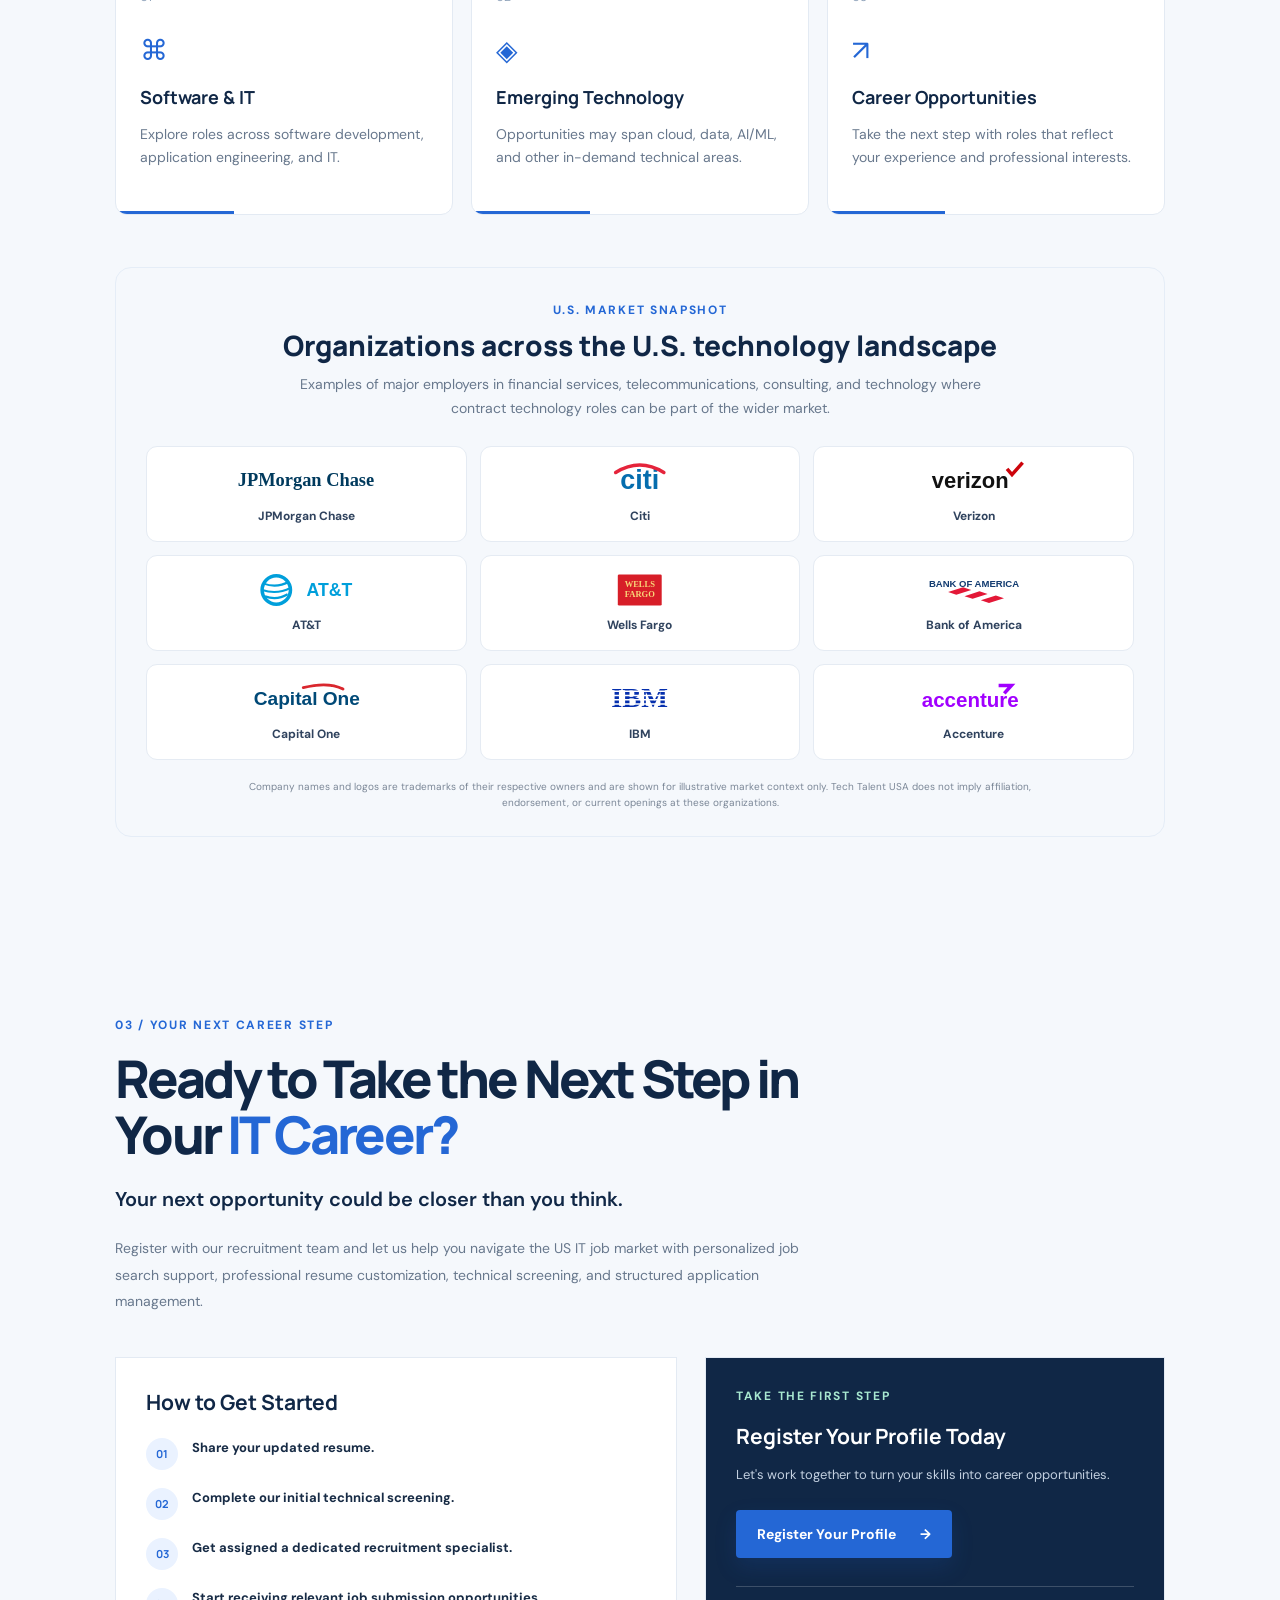
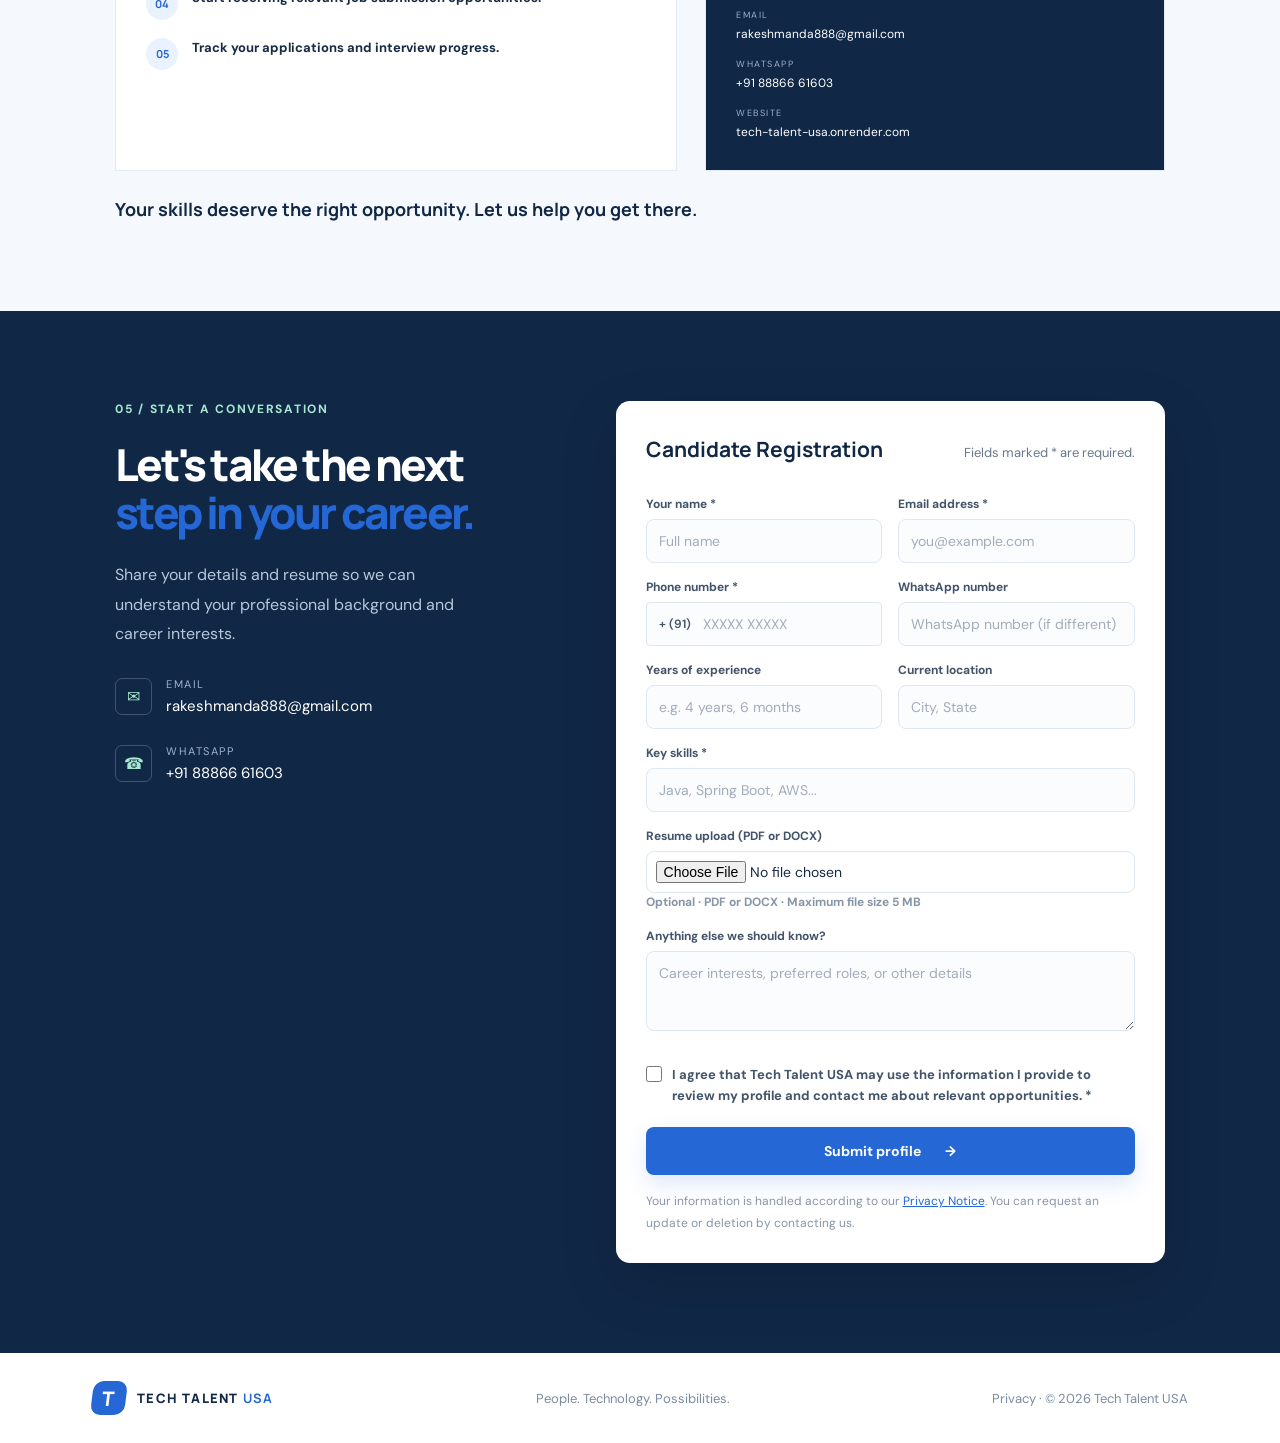
==== commit 21f4f242: "Restore previous approved preview version" ====
--- a/static/index.html
+++ b/static/index.html
@@ -1,6 +1,6 @@
 <!doctype html>
 <html lang="en"><head><meta charset="utf-8"><meta name="viewport" content="width=device-width,initial-scale=1"><meta name="description" content="Explore technology career opportunities across the United States. Share your skills and professional profile with Tech Talent USA."><meta property="og:type" content="website"><meta property="og:title" content="Tech Talent USA | Your Next Tech Opportunity"><meta property="og:description" content="Share your experience and explore technology career opportunities across the United States."><meta name="theme-color" content="#102746"><meta name="twitter:card" content="summary"><meta name="twitter:title" content="Tech Talent USA | Your Next Tech Opportunity"><meta name="twitter:description" content="Share your experience and explore technology career opportunities across the United States."><title>Tech Talent USA | Technology Career Opportunities</title><link rel="preconnect" href="https://fonts.googleapis.com"><link href="https://fonts.googleapis.com/css2?family=DM+Sans:wght@400;500;600;700&family=Manrope:wght@400;500;600;700;800&display=swap" rel="stylesheet"><link rel="stylesheet" href="/static/styles.css"></head>
-<body><header class="header"><a class="brand" href="/"><span class="brand-mark">T</span><span>TECH TALENT <b>USA</b></span></a><nav id="site-nav" aria-label="Main navigation"><a href="/about">About</a><a href="/services">Career Areas</a><a href="#next-step">How We Work</a><a class="nav-cta" href="/contact">Submit Profile <span>↗</span></a></nav><button class="menu" id="menu" aria-label="Open navigation menu" aria-controls="site-nav" aria-expanded="false">☰</button></header>
+<body><header class="header"><a class="brand" href="/"><span class="brand-mark">T</span><span>TECH TALENT <b>USA</b></span></a><nav id="site-nav" aria-label="Main navigation"><a href="/about">About</a><a href="/services">Career Areas</a><a class="nav-cta" href="/contact">Submit Profile <span>↗</span></a></nav><button class="menu" id="menu" aria-label="Open navigation menu" aria-controls="site-nav" aria-expanded="false">☰</button></header>
 <main><section class="hero"><div class="hero-copy"><div class="eyebrow"><i></i> PEOPLE. TECHNOLOGY. POSSIBILITIES.</div><h1>Your next tech<br>opportunity starts<br><em>with you.</em></h1><p>Your skills can take you somewhere new. Share your experience with Tech Talent USA and explore technology career opportunities across the United States.</p><div class="hero-actions"><a class="button primary" href="#contact">Share your profile <span>→</span></a><a class="text-link" href="#about">Get to know us <span>↗</span></a></div><div class="trust"><div class="avatars"><span>IT</span><span>AI</span><span>US</span></div><div><b>Your next step starts with a conversation</b><small>Tell us what you do and where you want to go.</small></div></div></div><div class="hero-art"><div class="orb orb-one"></div><div class="orb orb-two"></div><div class="orbit"></div><div class="art-card card-top"><span class="card-icon">✳</span><div><b>Technology talent</b><small>Built around your goals</small></div></div><div class="art-core"><div class="core-ring"></div><div class="core-text">T<span>USA</span></div></div><div class="art-card card-bottom"><span class="pulse"></span><div><b>People-first recruiting</b><small>From profile to possibility</small></div><span class="arrow">↗</span></div><div class="vertical-note">CONNECTING PEOPLE & POSSIBILITY</div></div></section>
 <section class="stats"><div><strong>01</strong><span>Share your professional profile</span></div><div><strong>USA</strong><span>Explore technology career possibilities</span></div><div><strong>YOU</strong><span>A people-first approach to your career</span></div></section>
 <section class="intro section" id="about"><div class="section-label">01 / WHO WE ARE</div><div class="intro-grid"><h2>Your experience deserves<br>the <em>right opportunity.</em></h2><div><p class="lead">Your career is more than a list of skills. It is the experience, ambition, and ideas you bring to the table.</p><p>We value your skills, experience, and career goals. Our focus is on connecting technology professionals with opportunities that align with their background and aspirations.</p><a class="under-link" href="#contact">Share your professional profile <span>→</span></a></div></div></section>
@@ -35,16 +35,15 @@
 <div class="next-step-content">
 <div class="next-step-list">
 <h3>How to Get Started</h3>
-<ul>
-<li><strong>Share your updated resume.</strong></li>
-<li><strong>Complete our initial technical screening.</strong></li>
-<li><strong>Get assigned a dedicated recruitment specialist.</strong></li>
-<li><strong>Start receiving relevant job submission opportunities.</strong></li>
-<li><strong>Track your applications and interview progress.</strong></li>
-</ul>
+<ol>
+<li><span>01</span><div><strong>Share your updated resume.</strong></div></li>
+<li><span>02</span><div><strong>Complete our initial technical screening.</strong></div></li>
+<li><span>03</span><div><strong>Get assigned a dedicated recruitment specialist.</strong></div></li>
+<li><span>04</span><div><strong>Start receiving relevant job submission opportunities.</strong></div></li>
+<li><span>05</span><div><strong>Track your applications and interview progress.</strong></div></li>
+</ol>
 </div>
 <div class="next-step-cta">
-<div class="next-step-profile-photo"><img src="[data-uri]" alt="Portrait of Rakesh Manda"></div>
 <div class="section-label">TAKE THE FIRST STEP</div>
 <h3>Register Your Profile Today</h3>
 <p>Let's work together to turn your skills into career opportunities.</p>
@@ -57,13 +56,13 @@
 </div>
 <p class="next-step-closing">Your skills deserve the right opportunity. Let us help you get there.</p>
 </section>
-<section class="contact section" id="contact"><div class="contact-copy"><div class="section-label">05 / START A CONVERSATION</div><h2>Let's take the next<br><em>step in your career.</em></h2><p>Share your details and resume so we can understand your professional background and career interests.</p><div class="contact-detail"><span>✉</span><div><small>EMAIL</small><a href="mailto:rakeshmanda888@gmail.com">rakeshmanda888@gmail.com</a></div></div><div class="contact-detail"><span>☎</span><div><small>OFFICE</small><a href="tel:+12143854439">214-385-4439</a></div></div><div class="contact-detail"><span>☏</span><div><small>WHATSAPP</small><a href="https://wa.me/918886661603" target="_blank" rel="noopener">+91-888-666-1603</a></div></div></div>
+<section class="contact section" id="contact"><div class="contact-copy"><div class="section-label">05 / START A CONVERSATION</div><h2>Let's take the next<br><em>step in your career.</em></h2><p>Share your details and resume so we can understand your professional background and career interests.</p><div class="contact-detail"><span>✉</span><div><small>EMAIL</small><a href="mailto:rakeshmanda888@gmail.com">rakeshmanda888@gmail.com</a></div></div><div class="contact-detail"><span>☎</span><div><small>WHATSAPP</small><a href="https://wa.me/918886661603" target="_blank" rel="noopener">+91 88866 61603</a></div></div></div>
 <form id="enquiry-form" class="form" enctype="multipart/form-data">
 <div class="form-heading"><h3>Candidate Registration</h3><p>Fields marked * are required.</p></div>
 <div class="form-grid">
 <label>Your name *<input name="name" required maxlength="120" placeholder="Full name"></label>
 <label>Email address *<input name="email" type="email" required maxlength="254" placeholder="you@example.com"></label>
-<label>Phone number *<input name="phone" type="tel" required maxlength="30" inputmode="tel" placeholder="Phone number"></label>
+<label>Phone number *<div class="phone-field"><span aria-hidden="true">+ (91)</span><input name="phone" type="tel" required maxlength="20" inputmode="tel" placeholder="XXXXX XXXXX" aria-label="Phone number"></div></label>
 <label>WhatsApp number<input name="whatsapp_number" type="tel" maxlength="30" placeholder="WhatsApp number (if different)"></label>
 <label>Years of experience<input name="experience" maxlength="80" placeholder="e.g. 4 years, 6 months"></label>
 <label>Current location<input name="location" maxlength="160" placeholder="City, State"></label>
--- a/static/styles.css
+++ b/static/styles.css
@@ -271,3 +271,20 @@
 .next-step-contact a{font-size:12px;color:#fff;overflow-wrap:anywhere}
 .next-step-closing{margin:26px 0 0;color:var(--navy);font:700 18px Manrope}
 @media(max-width:650px){.next-step-content{grid-template-columns:1fr}.next-step-list,.next-step-cta{padding:23px}.next-step-intro h2{font-size:36px}}
+
+/* Final career overview refinements */
+.next-step-list ul{list-style:none;padding:0;margin:0;display:grid;gap:18px}
+.next-step-list ul li{position:relative;padding-left:24px;font-size:13px;line-height:1.65;color:var(--ink)}
+.next-step-list ul li:before{content:"";position:absolute;left:0;top:.58em;width:8px;height:8px;border-radius:50%;background:var(--blue);box-shadow:0 0 0 4px var(--sky)}
+.next-step-profile-photo{width:104px;height:104px;margin:0 0 22px;border:3px solid #ffffff45;border-radius:50%;overflow:hidden;box-shadow:0 8px 25px #0003}
+.next-step-profile-photo img{width:100%;height:100%;object-fit:cover;object-position:center 25%;display:block}
+.art-core{isolation:isolate;overflow:hidden}
+.art-core:before{content:"";position:absolute;inset:8px;border-radius:50%;border:2px solid #ffffff8c;border-left-color:transparent;border-right-color:#ffffff35;box-shadow:inset 12px 0 22px #ffffff20,inset -16px 0 24px #071f4a55;animation:globe-spin 5s linear infinite;z-index:0}
+.art-core:after{content:"";position:absolute;inset:10px 48px;border:1px solid #ffffff72;border-radius:50%;transform:rotate(18deg);animation:globe-meridian 5s ease-in-out infinite alternate;z-index:0}
+.core-ring{z-index:1;inset:5px;border-color:#ffffff45}
+.core-text{z-index:2;position:relative;text-shadow:0 2px 12px #09234c55}
+.orbit{animation:orbit-drift 18s linear infinite}
+@keyframes globe-spin{from{transform:rotate(0deg)}to{transform:rotate(360deg)}}
+@keyframes globe-meridian{from{transform:rotateY(0deg) scaleX(.72)}to{transform:rotateY(180deg) scaleX(1)}}
+@keyframes orbit-drift{from{transform:rotate(-32deg)}to{transform:rotate(328deg)}}
+@media(prefers-reduced-motion:reduce){.art-core:before,.art-core:after,.orbit{animation:none!important}}
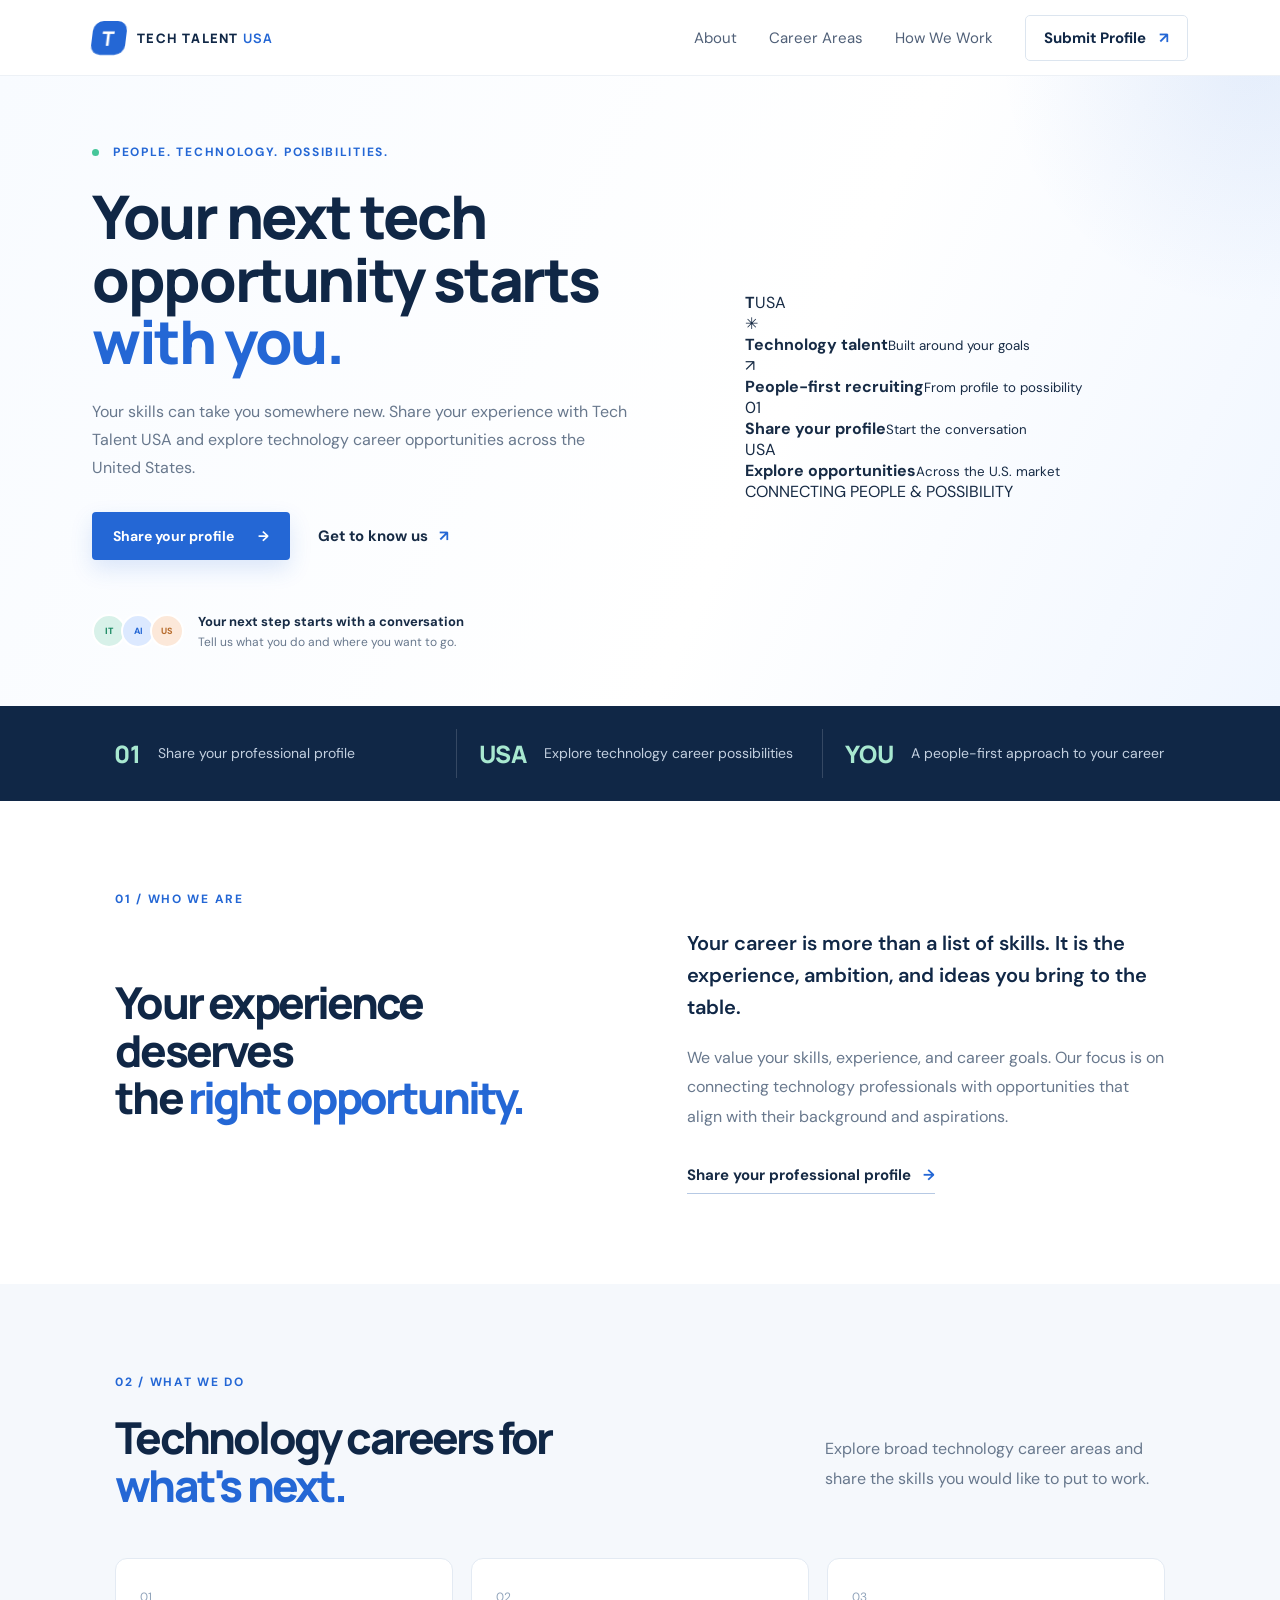
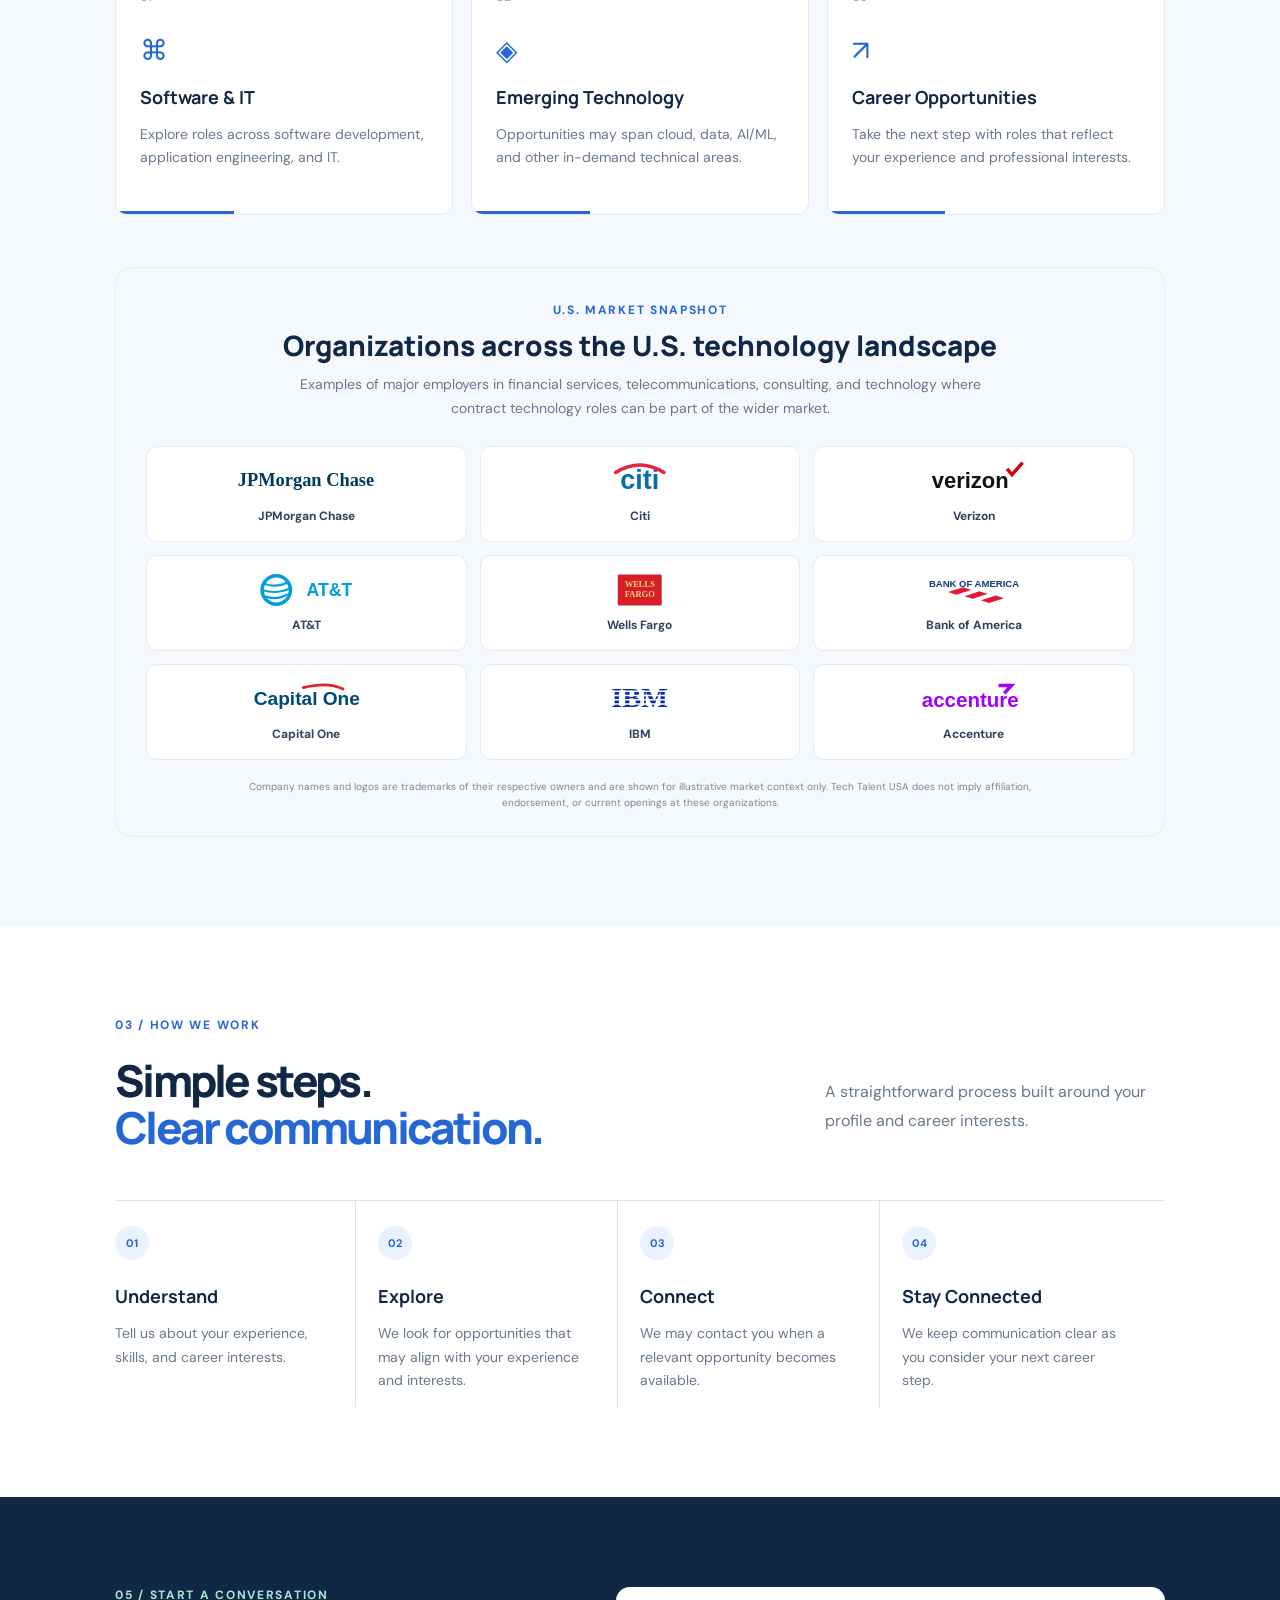
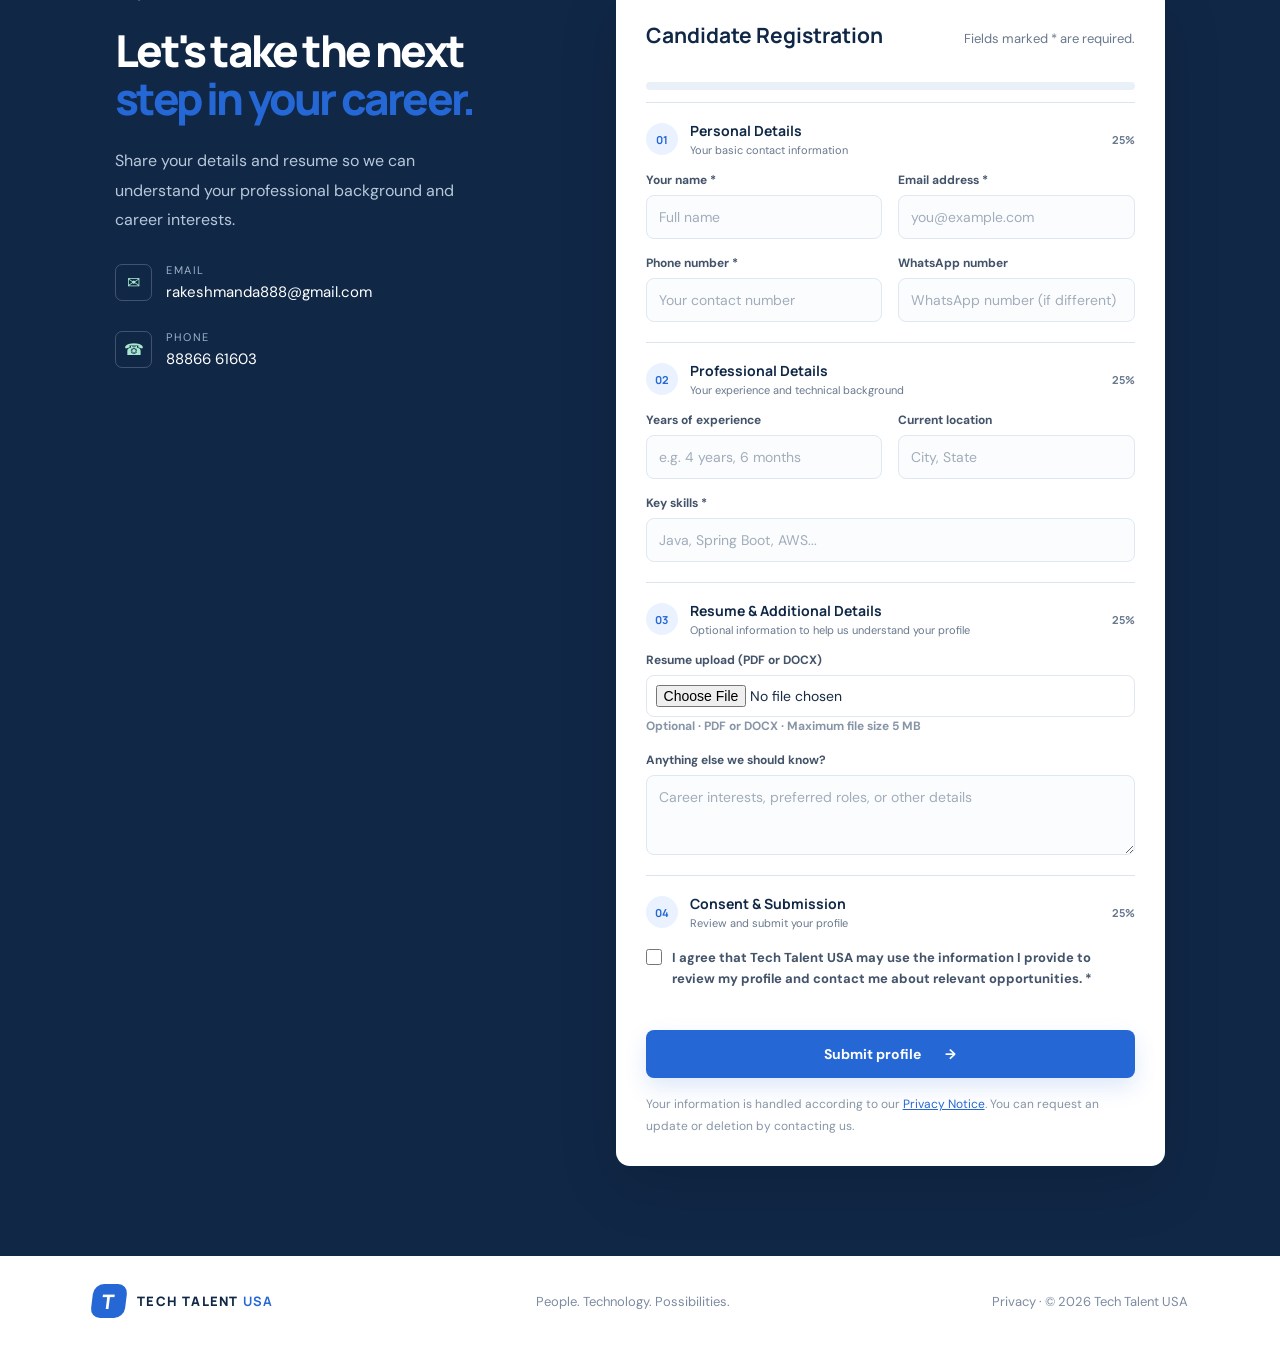
==== commit f9ad570f: "Replace hero artwork with immersive 3D talent globe" ====
--- a/static/index.html
+++ b/static/index.html
@@ -1,7 +1,24 @@
 <!doctype html>
 <html lang="en"><head><meta charset="utf-8"><meta name="viewport" content="width=device-width,initial-scale=1"><meta name="description" content="Explore technology career opportunities across the United States. Share your skills and professional profile with Tech Talent USA."><meta property="og:type" content="website"><meta property="og:title" content="Tech Talent USA | Your Next Tech Opportunity"><meta property="og:description" content="Share your experience and explore technology career opportunities across the United States."><meta name="theme-color" content="#102746"><meta name="twitter:card" content="summary"><meta name="twitter:title" content="Tech Talent USA | Your Next Tech Opportunity"><meta name="twitter:description" content="Share your experience and explore technology career opportunities across the United States."><title>Tech Talent USA | Technology Career Opportunities</title><link rel="preconnect" href="https://fonts.googleapis.com"><link href="https://fonts.googleapis.com/css2?family=DM+Sans:wght@400;500;600;700&family=Manrope:wght@400;500;600;700;800&display=swap" rel="stylesheet"><link rel="stylesheet" href="/static/styles.css"></head>
-<body><header class="header"><a class="brand" href="/"><span class="brand-mark">T</span><span>TECH TALENT <b>USA</b></span></a><nav id="site-nav" aria-label="Main navigation"><a href="/about">About</a><a href="/services">Career Areas</a><a class="nav-cta" href="/contact">Submit Profile <span>↗</span></a></nav><button class="menu" id="menu" aria-label="Open navigation menu" aria-controls="site-nav" aria-expanded="false">☰</button></header>
-<main><section class="hero"><div class="hero-copy"><div class="eyebrow"><i></i> PEOPLE. TECHNOLOGY. POSSIBILITIES.</div><h1>Your next tech<br>opportunity starts<br><em>with you.</em></h1><p>Your skills can take you somewhere new. Share your experience with Tech Talent USA and explore technology career opportunities across the United States.</p><div class="hero-actions"><a class="button primary" href="#contact">Share your profile <span>→</span></a><a class="text-link" href="#about">Get to know us <span>↗</span></a></div><div class="trust"><div class="avatars"><span>IT</span><span>AI</span><span>US</span></div><div><b>Your next step starts with a conversation</b><small>Tell us what you do and where you want to go.</small></div></div></div><div class="hero-art"><div class="orb orb-one"></div><div class="orb orb-two"></div><div class="orbit"></div><div class="art-card card-top"><span class="card-icon">✳</span><div><b>Technology talent</b><small>Built around your goals</small></div></div><div class="art-core"><div class="core-ring"></div><div class="core-text">T<span>USA</span></div></div><div class="art-card card-bottom"><span class="pulse"></span><div><b>People-first recruiting</b><small>From profile to possibility</small></div><span class="arrow">↗</span></div><div class="vertical-note">CONNECTING PEOPLE & POSSIBILITY</div></div></section>
+<body><header class="header"><a class="brand" href="/"><span class="brand-mark">T</span><span>TECH TALENT <b>USA</b></span></a><nav id="site-nav" aria-label="Main navigation"><a href="/about">About</a><a href="/services">Career Areas</a><a href="/how-we-work">How We Work</a><a class="nav-cta" href="/contact">Submit Profile <span>↗</span></a></nav><button class="menu" id="menu" aria-label="Open navigation menu" aria-controls="site-nav" aria-expanded="false">☰</button></header>
+<main><section class="hero"><div class="hero-copy"><div class="eyebrow"><i></i> PEOPLE. TECHNOLOGY. POSSIBILITIES.</div><h1>Your next tech<br>opportunity starts<br><em>with you.</em></h1><p>Your skills can take you somewhere new. Share your experience with Tech Talent USA and explore technology career opportunities across the United States.</p><div class="hero-actions"><a class="button primary" href="#contact">Share your profile <span>→</span></a><a class="text-link" href="#about">Get to know us <span>↗</span></a></div><div class="trust"><div class="avatars"><span>IT</span><span>AI</span><span>US</span></div><div><b>Your next step starts with a conversation</b><small>Tell us what you do and where you want to go.</small></div></div></div><div class="hero-art hero-3d" aria-label="Animated Tech Talent USA globe illustration">
+  <div class="hero-scene" id="hero-scene">
+    <div class="scene-glow"></div>
+    <div class="globe-shadow"></div>
+    <div class="globe-orbit orbit-a"></div><div class="globe-orbit orbit-b"></div>
+    <div class="globe-3d" aria-hidden="true">
+      <div class="globe-surface"><div class="globe-grid"></div><div class="globe-land land-one"></div><div class="globe-land land-two"></div><div class="globe-shine"></div></div>
+      <div class="globe-brand"><strong>T</strong><span>USA</span></div>
+      <div class="globe-pin pin-one"></div><div class="globe-pin pin-two"></div><div class="globe-pin pin-three"></div>
+    </div>
+    <div class="scene-particle particle-one"></div><div class="scene-particle particle-two"></div><div class="scene-particle particle-three"></div>
+    <div class="insight-card insight-top"><span class="insight-icon">✳</span><div><b>Technology talent</b><small>Built around your goals</small></div><span class="live-dot"></span></div>
+    <div class="insight-card insight-bottom"><span class="insight-icon people-icon">↗</span><div><b>People-first recruiting</b><small>From profile to possibility</small></div></div>
+    <div class="insight-chip chip-left"><span class="chip-mark">01</span><div><b>Share your profile</b><small>Start the conversation</small></div></div>
+    <div class="insight-chip chip-right"><span class="chip-mark">USA</span><div><b>Explore opportunities</b><small>Across the U.S. market</small></div></div>
+    <div class="scene-caption"><span></span> CONNECTING PEOPLE &amp; POSSIBILITY</div>
+  </div>
+</div></section>
 <section class="stats"><div><strong>01</strong><span>Share your professional profile</span></div><div><strong>USA</strong><span>Explore technology career possibilities</span></div><div><strong>YOU</strong><span>A people-first approach to your career</span></div></section>
 <section class="intro section" id="about"><div class="section-label">01 / WHO WE ARE</div><div class="intro-grid"><h2>Your experience deserves<br>the <em>right opportunity.</em></h2><div><p class="lead">Your career is more than a list of skills. It is the experience, ambition, and ideas you bring to the table.</p><p>We value your skills, experience, and career goals. Our focus is on connecting technology professionals with opportunities that align with their background and aspirations.</p><a class="under-link" href="#contact">Share your professional profile <span>→</span></a></div></div></section>
 <section class="services section" id="services"><div class="section-head"><div><div class="section-label">02 / WHAT WE DO</div><h2>Technology careers for<br><em>what's next.</em></h2></div><p>Explore broad technology career areas and share the skills you would like to put to work.</p></div><div class="service-grid"><article class="service"><span class="service-no">01</span><div class="service-symbol">⌘</div><h3>Software & IT</h3><p>Explore roles across software development, application engineering, and IT.</p><span class="service-line"></span></article><article class="service"><span class="service-no">02</span><div class="service-symbol">◈</div><h3>Emerging Technology</h3><p>Opportunities may span cloud, data, AI/ML, and other in-demand technical areas.</p><span class="service-line"></span></article><article class="service"><span class="service-no">03</span><div class="service-symbol">↗</div><h3>Career Opportunities</h3><p>Take the next step with roles that reflect your experience and professional interests.</p><span class="service-line"></span></article></div>
@@ -25,55 +42,19 @@
   <p class="company-disclaimer">Company names and logos are trademarks of their respective owners and are shown for illustrative market context only. Tech Talent USA does not imply affiliation, endorsement, or current openings at these organizations.</p>
 </div>
 </section>
-<section class="next-step section" id="next-step">
-<div class="section-label">03 / YOUR NEXT CAREER STEP</div>
-<div class="next-step-intro">
-<h2>Ready to Take the Next Step in Your <em>IT Career?</em></h2>
-<p class="lead">Your next opportunity could be closer than you think.</p>
-<p>Register with our recruitment team and let us help you navigate the US IT job market with personalized job search support, professional resume customization, technical screening, and structured application management.</p>
-</div>
-<div class="next-step-content">
-<div class="next-step-list">
-<h3>How to Get Started</h3>
-<ol>
-<li><span>01</span><div><strong>Share your updated resume.</strong></div></li>
-<li><span>02</span><div><strong>Complete our initial technical screening.</strong></div></li>
-<li><span>03</span><div><strong>Get assigned a dedicated recruitment specialist.</strong></div></li>
-<li><span>04</span><div><strong>Start receiving relevant job submission opportunities.</strong></div></li>
-<li><span>05</span><div><strong>Track your applications and interview progress.</strong></div></li>
-</ol>
-</div>
-<div class="next-step-cta">
-<div class="section-label">TAKE THE FIRST STEP</div>
-<h3>Register Your Profile Today</h3>
-<p>Let's work together to turn your skills into career opportunities.</p>
-<a class="button primary" href="#contact">Register Your Profile <span>→</span></a>
-<div class="next-step-contact">
-<div><small>EMAIL</small><a href="mailto:rakeshmanda888@gmail.com">rakeshmanda888@gmail.com</a></div>
-<div><small>WHATSAPP</small><a href="https://wa.me/918886661603" target="_blank" rel="noopener">+91 88866 61603</a></div><div><small>WEBSITE</small><a href="https://tech-talent-usa.onrender.com" target="_blank" rel="noopener">tech-talent-usa.onrender.com</a></div>
-</div>
-</div>
-</div>
-<p class="next-step-closing">Your skills deserve the right opportunity. Let us help you get there.</p>
-</section>
-<section class="contact section" id="contact"><div class="contact-copy"><div class="section-label">05 / START A CONVERSATION</div><h2>Let's take the next<br><em>step in your career.</em></h2><p>Share your details and resume so we can understand your professional background and career interests.</p><div class="contact-detail"><span>✉</span><div><small>EMAIL</small><a href="mailto:rakeshmanda888@gmail.com">rakeshmanda888@gmail.com</a></div></div><div class="contact-detail"><span>☎</span><div><small>WHATSAPP</small><a href="https://wa.me/918886661603" target="_blank" rel="noopener">+91 88866 61603</a></div></div></div>
-<form id="enquiry-form" class="form" enctype="multipart/form-data">
-<div class="form-heading"><h3>Candidate Registration</h3><p>Fields marked * are required.</p></div>
-<div class="form-grid">
+<section class="process section" id="process"><div class="section-label">03 / HOW WE WORK</div><div class="section-head"><h2>Simple steps.<br><em>Clear communication.</em></h2><p>A straightforward process built around your profile and career interests.</p></div><div class="steps"><article><span>01</span><h3>Understand</h3><p>Tell us about your experience, skills, and career interests.</p></article><article><span>02</span><h3>Explore</h3><p>We look for opportunities that may align with your experience and interests.</p></article><article><span>03</span><h3>Connect</h3><p>We may contact you when a relevant opportunity becomes available.</p></article><article><span>04</span><h3>Stay Connected</h3><p>We keep communication clear as you consider your next career step.</p></article></div></section>
+<section class="contact section" id="contact"><div class="contact-copy"><div class="section-label">05 / START A CONVERSATION</div><h2>Let's take the next<br><em>step in your career.</em></h2><p>Share your details and resume so we can understand your professional background and career interests.</p><div class="contact-detail"><span>✉</span><div><small>EMAIL</small><a href="mailto:rakeshmanda888@gmail.com">rakeshmanda888@gmail.com</a></div></div><div class="contact-detail"><span>☎</span><div><small>PHONE</small><a href="tel:8886661603">88866 61603</a></div></div></div>
+<form id="enquiry-form" class="form" enctype="multipart/form-data"><div class="form-heading"><h3>Candidate Registration</h3><p>Fields marked * are required.</p></div><div class="form-progress" aria-label="Form completion"><div class="progress-track"><span id="progress-fill"></span></div><small id="progress-label">0 of 4 sections complete · 0%</small></div><div class="form-step" data-progress-step="1"><div class="form-step-heading"><span>01</span><div><h4>Personal Details</h4><p>Your basic contact information</p></div><b>25%</b></div><div class="form-grid">
 <label>Your name *<input name="name" required maxlength="120" placeholder="Full name"></label>
 <label>Email address *<input name="email" type="email" required maxlength="254" placeholder="you@example.com"></label>
-<label>Phone number *<div class="phone-field"><span aria-hidden="true">+ (91)</span><input name="phone" type="tel" required maxlength="20" inputmode="tel" placeholder="XXXXX XXXXX" aria-label="Phone number"></div></label>
+<label>Phone number *<input name="phone" type="tel" required maxlength="30" placeholder="Your contact number"></label>
 <label>WhatsApp number<input name="whatsapp_number" type="tel" maxlength="30" placeholder="WhatsApp number (if different)"></label>
+</div></div><div class="form-step" data-progress-step="2"><div class="form-step-heading"><span>02</span><div><h4>Professional Details</h4><p>Your experience and technical background</p></div><b>25%</b></div><div class="form-grid">
 <label>Years of experience<input name="experience" maxlength="80" placeholder="e.g. 4 years, 6 months"></label>
 <label>Current location<input name="location" maxlength="160" placeholder="City, State"></label>
 <label class="wide">Key skills *<input name="skills" required maxlength="1000" placeholder="Java, Spring Boot, AWS..."></label>
+</div></div><div class="form-step" data-progress-step="3"><div class="form-step-heading"><span>03</span><div><h4>Resume & Additional Details</h4><p>Optional information to help us understand your profile</p></div><b>25%</b></div><div class="form-grid">
 <label class="wide">Resume upload (PDF or DOCX)<input name="resume" type="file" accept=".pdf,.docx,application/pdf,application/vnd.openxmlformats-officedocument.wordprocessingml.document"><small class="privacy">Optional · PDF or DOCX · Maximum file size 5 MB</small></label>
 <label class="wide">Anything else we should know?<textarea name="message" rows="3" maxlength="3000" placeholder="Career interests, preferred roles, or other details"></textarea></label>
-<label class="consent-row wide"><input type="checkbox" name="consent" value="true" required><span>I agree that Tech Talent USA may use the information I provide to review my profile and contact me about relevant opportunities. *</span></label>
-</div>
-<div class="form-trap" aria-hidden="true"><label>Leave this field empty<input name="website" tabindex="-1" autocomplete="off"></label></div>
-<button class="button primary submit" type="submit">Submit profile <span>→</span></button>
-<p class="form-status" id="form-status" role="status" aria-live="polite"></p>
-<small class="privacy">Your information is handled according to our <a href="/privacy">Privacy Notice</a>. You can request an update or deletion by contacting us.</small>
-</form></section></main>
+</div></div><div class="form-step" data-progress-step="4"><div class="form-step-heading"><span>04</span><div><h4>Consent & Submission</h4><p>Review and submit your profile</p></div><b>25%</b></div><label class="consent-row wide"><input type="checkbox" name="consent" value="true" required><span>I agree that Tech Talent USA may use the information I provide to review my profile and contact me about relevant opportunities. *</span></label></div><div class="form-trap" aria-hidden="true"><label>Leave this field empty<input name="website" tabindex="-1" autocomplete="off"></label></div><button class="button primary submit" type="submit">Submit profile <span>→</span></button><p class="form-status" id="form-status" role="status" aria-live="polite"></p><small class="privacy">Your information is handled according to our <a href="/privacy">Privacy Notice</a>. You can request an update or deletion by contacting us.</small></form></section></main>
 <footer><a class="brand footer-brand" href="/"><span class="brand-mark">T</span><span>TECH TALENT <b>USA</b></span></a><span>People. Technology. Possibilities.</span><span><a href="/privacy">Privacy</a> · © <span id="year"></span> Tech Talent USA</span></footer><script src="/static/app.js"></script></body></html>
--- a/static/styles.css
+++ b/static/styles.css
@@ -271,20 +271,3 @@
 .next-step-contact a{font-size:12px;color:#fff;overflow-wrap:anywhere}
 .next-step-closing{margin:26px 0 0;color:var(--navy);font:700 18px Manrope}
 @media(max-width:650px){.next-step-content{grid-template-columns:1fr}.next-step-list,.next-step-cta{padding:23px}.next-step-intro h2{font-size:36px}}
-
-/* Final career overview refinements */
-.next-step-list ul{list-style:none;padding:0;margin:0;display:grid;gap:18px}
-.next-step-list ul li{position:relative;padding-left:24px;font-size:13px;line-height:1.65;color:var(--ink)}
-.next-step-list ul li:before{content:"";position:absolute;left:0;top:.58em;width:8px;height:8px;border-radius:50%;background:var(--blue);box-shadow:0 0 0 4px var(--sky)}
-.next-step-profile-photo{width:104px;height:104px;margin:0 0 22px;border:3px solid #ffffff45;border-radius:50%;overflow:hidden;box-shadow:0 8px 25px #0003}
-.next-step-profile-photo img{width:100%;height:100%;object-fit:cover;object-position:center 25%;display:block}
-.art-core{isolation:isolate;overflow:hidden}
-.art-core:before{content:"";position:absolute;inset:8px;border-radius:50%;border:2px solid #ffffff8c;border-left-color:transparent;border-right-color:#ffffff35;box-shadow:inset 12px 0 22px #ffffff20,inset -16px 0 24px #071f4a55;animation:globe-spin 5s linear infinite;z-index:0}
-.art-core:after{content:"";position:absolute;inset:10px 48px;border:1px solid #ffffff72;border-radius:50%;transform:rotate(18deg);animation:globe-meridian 5s ease-in-out infinite alternate;z-index:0}
-.core-ring{z-index:1;inset:5px;border-color:#ffffff45}
-.core-text{z-index:2;position:relative;text-shadow:0 2px 12px #09234c55}
-.orbit{animation:orbit-drift 18s linear infinite}
-@keyframes globe-spin{from{transform:rotate(0deg)}to{transform:rotate(360deg)}}
-@keyframes globe-meridian{from{transform:rotateY(0deg) scaleX(.72)}to{transform:rotateY(180deg) scaleX(1)}}
-@keyframes orbit-drift{from{transform:rotate(-32deg)}to{transform:rotate(328deg)}}
-@media(prefers-reduced-motion:reduce){.art-core:before,.art-core:after,.orbit{animation:none!important}}
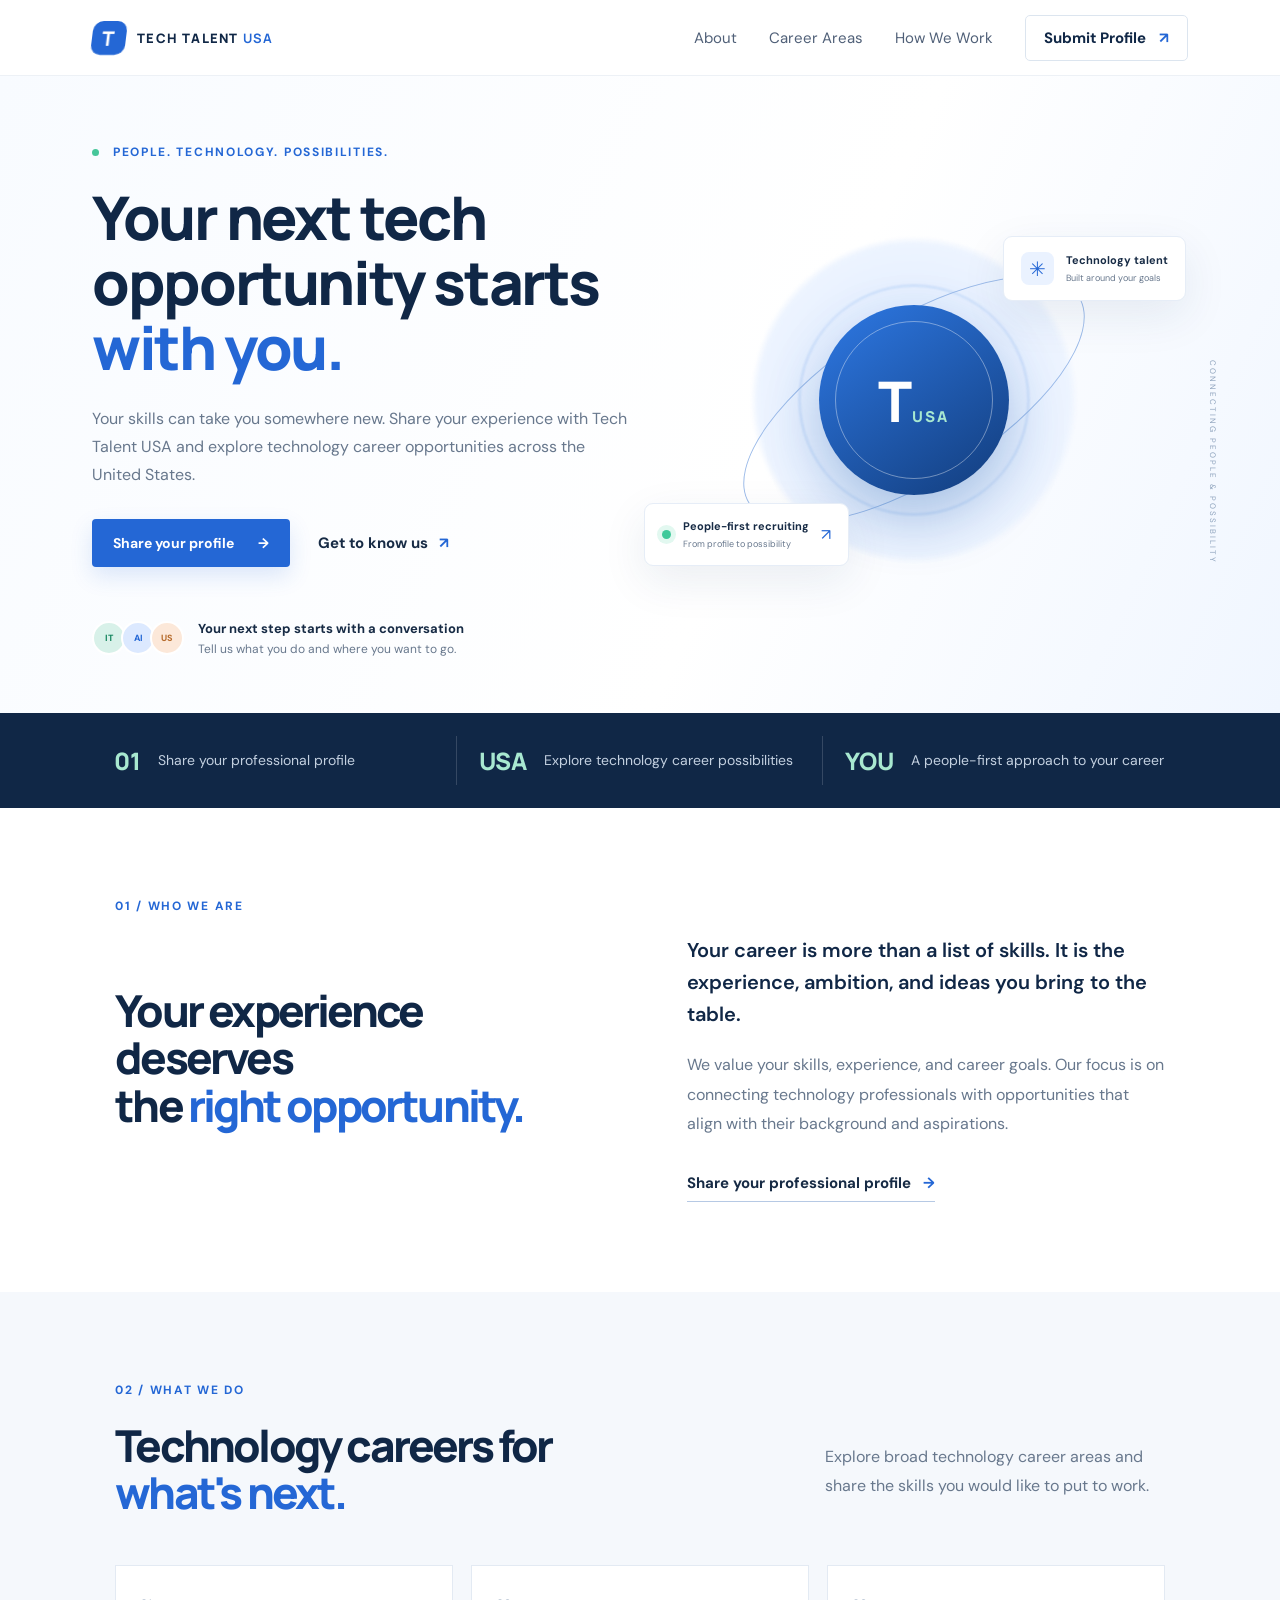
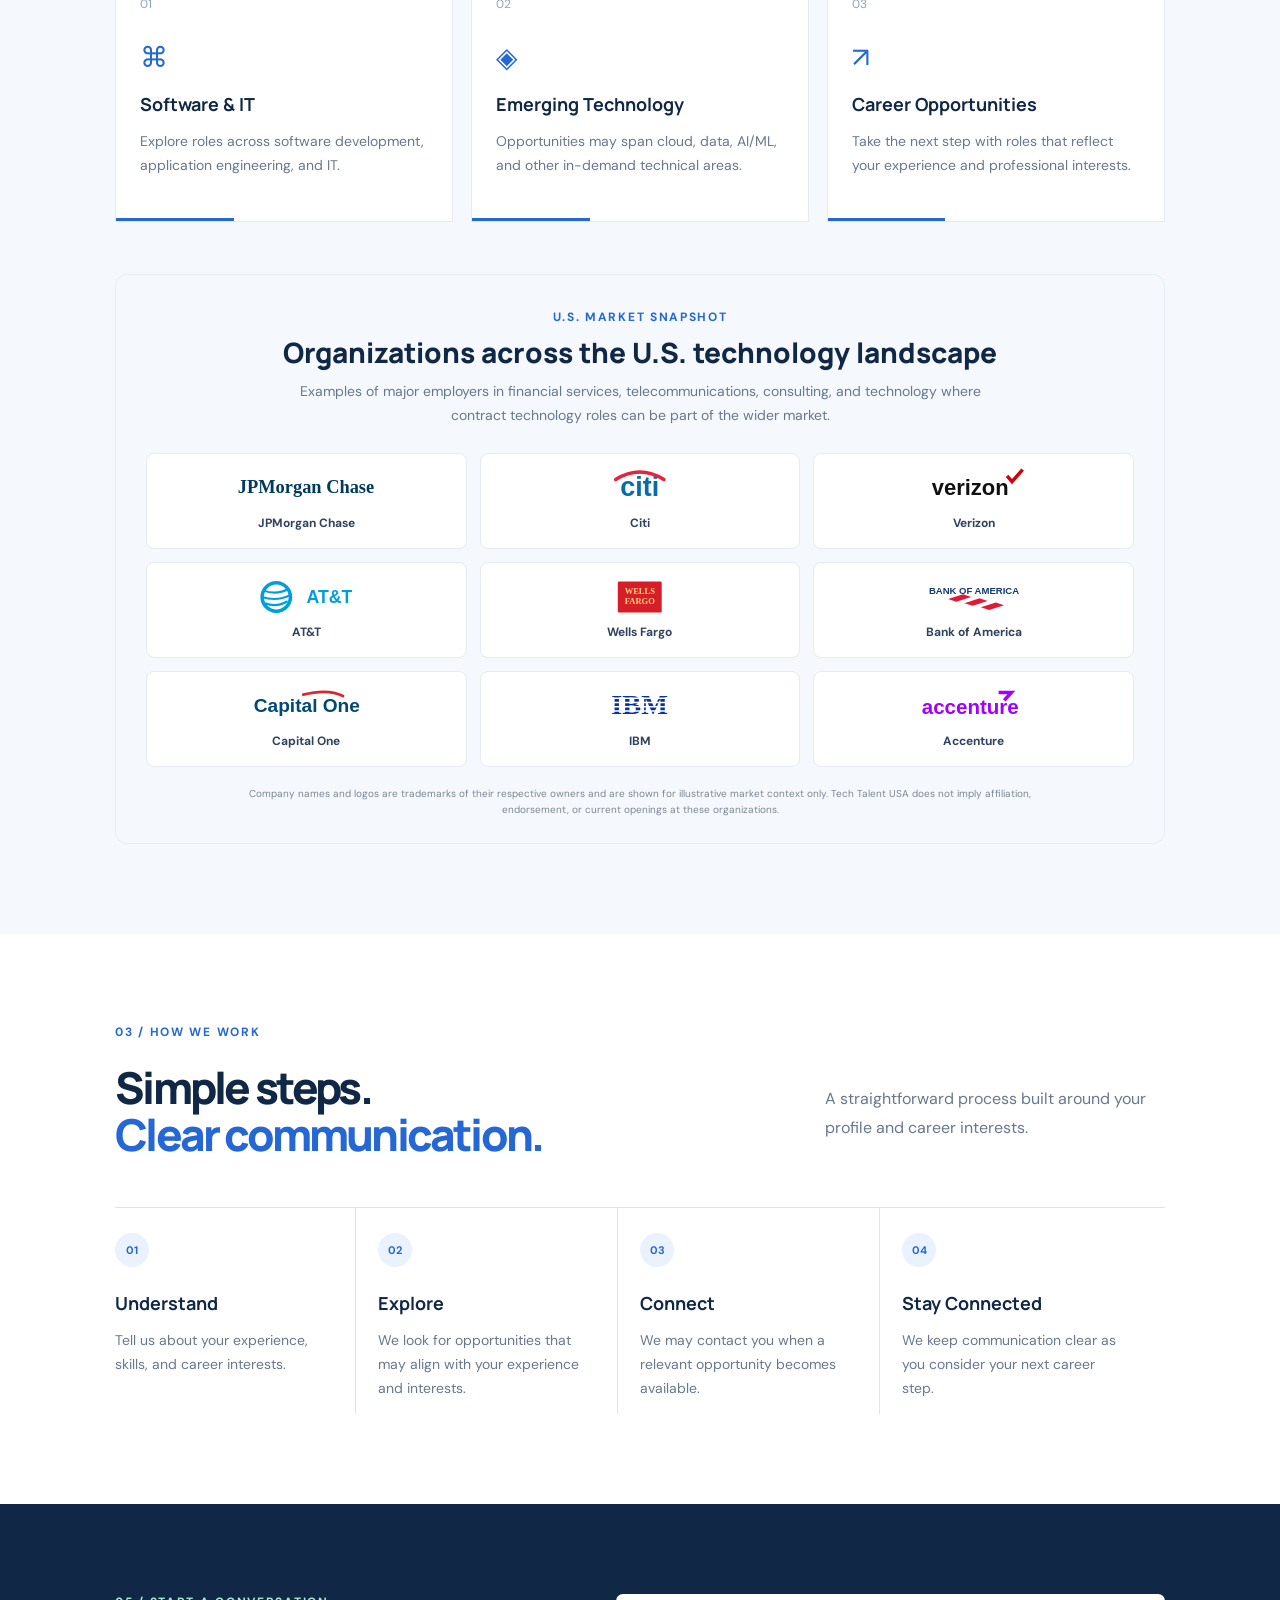
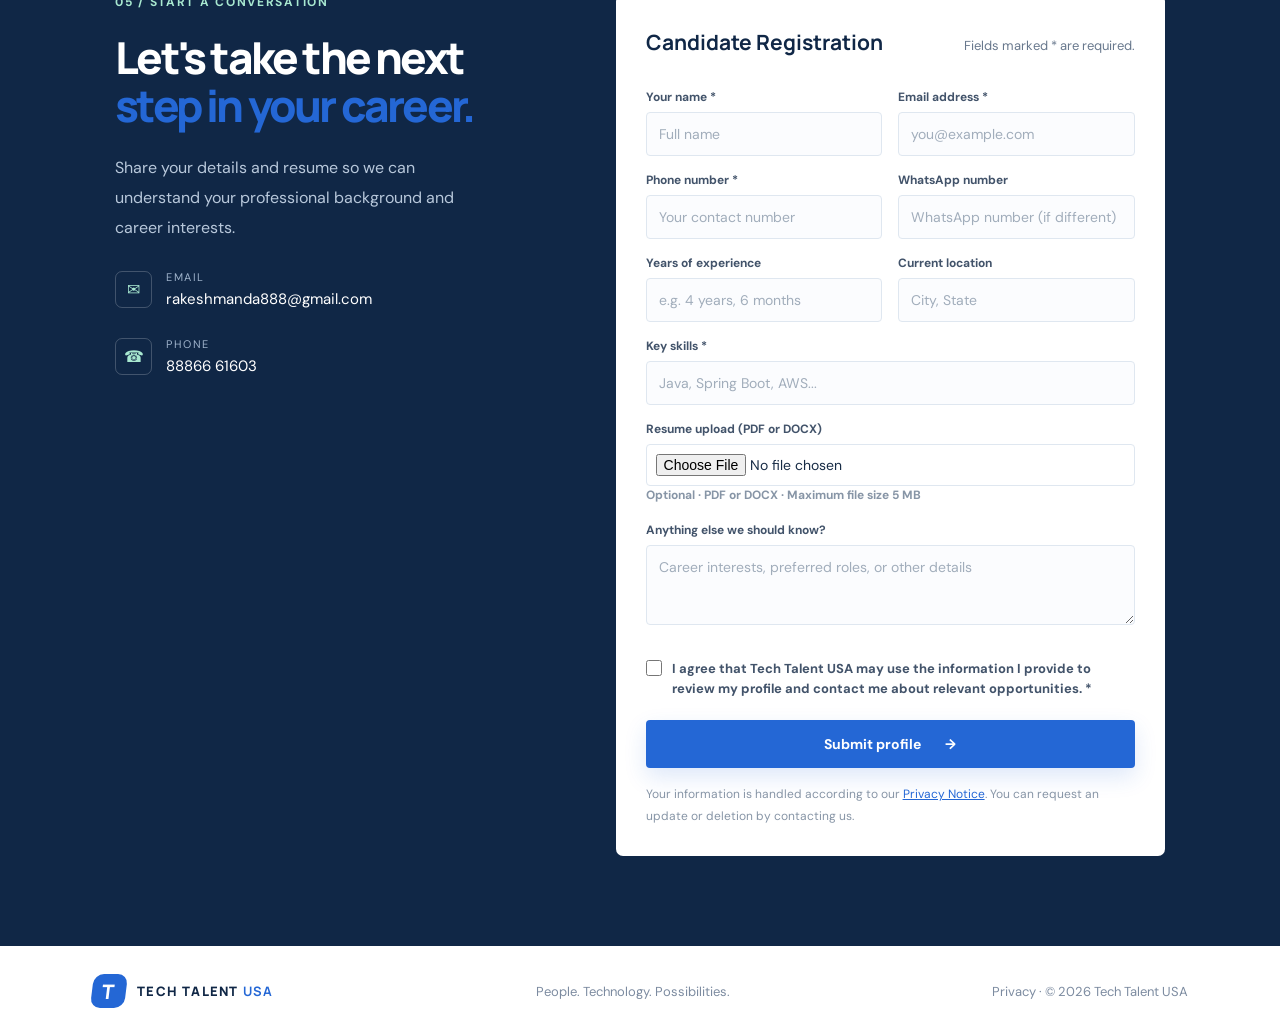
==== commit ddf06754: "Make candidate registration one continuous form without progress sections" ====
--- a/static/index.html
+++ b/static/index.html
@@ -1,24 +1,7 @@
 <!doctype html>
 <html lang="en"><head><meta charset="utf-8"><meta name="viewport" content="width=device-width,initial-scale=1"><meta name="description" content="Explore technology career opportunities across the United States. Share your skills and professional profile with Tech Talent USA."><meta property="og:type" content="website"><meta property="og:title" content="Tech Talent USA | Your Next Tech Opportunity"><meta property="og:description" content="Share your experience and explore technology career opportunities across the United States."><meta name="theme-color" content="#102746"><meta name="twitter:card" content="summary"><meta name="twitter:title" content="Tech Talent USA | Your Next Tech Opportunity"><meta name="twitter:description" content="Share your experience and explore technology career opportunities across the United States."><title>Tech Talent USA | Technology Career Opportunities</title><link rel="preconnect" href="https://fonts.googleapis.com"><link href="https://fonts.googleapis.com/css2?family=DM+Sans:wght@400;500;600;700&family=Manrope:wght@400;500;600;700;800&display=swap" rel="stylesheet"><link rel="stylesheet" href="/static/styles.css"></head>
 <body><header class="header"><a class="brand" href="/"><span class="brand-mark">T</span><span>TECH TALENT <b>USA</b></span></a><nav id="site-nav" aria-label="Main navigation"><a href="/about">About</a><a href="/services">Career Areas</a><a href="/how-we-work">How We Work</a><a class="nav-cta" href="/contact">Submit Profile <span>↗</span></a></nav><button class="menu" id="menu" aria-label="Open navigation menu" aria-controls="site-nav" aria-expanded="false">☰</button></header>
-<main><section class="hero"><div class="hero-copy"><div class="eyebrow"><i></i> PEOPLE. TECHNOLOGY. POSSIBILITIES.</div><h1>Your next tech<br>opportunity starts<br><em>with you.</em></h1><p>Your skills can take you somewhere new. Share your experience with Tech Talent USA and explore technology career opportunities across the United States.</p><div class="hero-actions"><a class="button primary" href="#contact">Share your profile <span>→</span></a><a class="text-link" href="#about">Get to know us <span>↗</span></a></div><div class="trust"><div class="avatars"><span>IT</span><span>AI</span><span>US</span></div><div><b>Your next step starts with a conversation</b><small>Tell us what you do and where you want to go.</small></div></div></div><div class="hero-art hero-3d" aria-label="Animated Tech Talent USA globe illustration">
-  <div class="hero-scene" id="hero-scene">
-    <div class="scene-glow"></div>
-    <div class="globe-shadow"></div>
-    <div class="globe-orbit orbit-a"></div><div class="globe-orbit orbit-b"></div>
-    <div class="globe-3d" aria-hidden="true">
-      <div class="globe-surface"><div class="globe-grid"></div><div class="globe-land land-one"></div><div class="globe-land land-two"></div><div class="globe-shine"></div></div>
-      <div class="globe-brand"><strong>T</strong><span>USA</span></div>
-      <div class="globe-pin pin-one"></div><div class="globe-pin pin-two"></div><div class="globe-pin pin-three"></div>
-    </div>
-    <div class="scene-particle particle-one"></div><div class="scene-particle particle-two"></div><div class="scene-particle particle-three"></div>
-    <div class="insight-card insight-top"><span class="insight-icon">✳</span><div><b>Technology talent</b><small>Built around your goals</small></div><span class="live-dot"></span></div>
-    <div class="insight-card insight-bottom"><span class="insight-icon people-icon">↗</span><div><b>People-first recruiting</b><small>From profile to possibility</small></div></div>
-    <div class="insight-chip chip-left"><span class="chip-mark">01</span><div><b>Share your profile</b><small>Start the conversation</small></div></div>
-    <div class="insight-chip chip-right"><span class="chip-mark">USA</span><div><b>Explore opportunities</b><small>Across the U.S. market</small></div></div>
-    <div class="scene-caption"><span></span> CONNECTING PEOPLE &amp; POSSIBILITY</div>
-  </div>
-</div></section>
+<main><section class="hero"><div class="hero-copy"><div class="eyebrow"><i></i> PEOPLE. TECHNOLOGY. POSSIBILITIES.</div><h1>Your next tech<br>opportunity starts<br><em>with you.</em></h1><p>Your skills can take you somewhere new. Share your experience with Tech Talent USA and explore technology career opportunities across the United States.</p><div class="hero-actions"><a class="button primary" href="#contact">Share your profile <span>→</span></a><a class="text-link" href="#about">Get to know us <span>↗</span></a></div><div class="trust"><div class="avatars"><span>IT</span><span>AI</span><span>US</span></div><div><b>Your next step starts with a conversation</b><small>Tell us what you do and where you want to go.</small></div></div></div><div class="hero-art"><div class="orb orb-one"></div><div class="orb orb-two"></div><div class="orbit"></div><div class="art-card card-top"><span class="card-icon">✳</span><div><b>Technology talent</b><small>Built around your goals</small></div></div><div class="art-core"><div class="core-ring"></div><div class="core-text">T<span>USA</span></div></div><div class="art-card card-bottom"><span class="pulse"></span><div><b>People-first recruiting</b><small>From profile to possibility</small></div><span class="arrow">↗</span></div><div class="vertical-note">CONNECTING PEOPLE & POSSIBILITY</div></div></section>
 <section class="stats"><div><strong>01</strong><span>Share your professional profile</span></div><div><strong>USA</strong><span>Explore technology career possibilities</span></div><div><strong>YOU</strong><span>A people-first approach to your career</span></div></section>
 <section class="intro section" id="about"><div class="section-label">01 / WHO WE ARE</div><div class="intro-grid"><h2>Your experience deserves<br>the <em>right opportunity.</em></h2><div><p class="lead">Your career is more than a list of skills. It is the experience, ambition, and ideas you bring to the table.</p><p>We value your skills, experience, and career goals. Our focus is on connecting technology professionals with opportunities that align with their background and aspirations.</p><a class="under-link" href="#contact">Share your professional profile <span>→</span></a></div></div></section>
 <section class="services section" id="services"><div class="section-head"><div><div class="section-label">02 / WHAT WE DO</div><h2>Technology careers for<br><em>what's next.</em></h2></div><p>Explore broad technology career areas and share the skills you would like to put to work.</p></div><div class="service-grid"><article class="service"><span class="service-no">01</span><div class="service-symbol">⌘</div><h3>Software & IT</h3><p>Explore roles across software development, application engineering, and IT.</p><span class="service-line"></span></article><article class="service"><span class="service-no">02</span><div class="service-symbol">◈</div><h3>Emerging Technology</h3><p>Opportunities may span cloud, data, AI/ML, and other in-demand technical areas.</p><span class="service-line"></span></article><article class="service"><span class="service-no">03</span><div class="service-symbol">↗</div><h3>Career Opportunities</h3><p>Take the next step with roles that reflect your experience and professional interests.</p><span class="service-line"></span></article></div>
@@ -44,17 +27,16 @@
 </section>
 <section class="process section" id="process"><div class="section-label">03 / HOW WE WORK</div><div class="section-head"><h2>Simple steps.<br><em>Clear communication.</em></h2><p>A straightforward process built around your profile and career interests.</p></div><div class="steps"><article><span>01</span><h3>Understand</h3><p>Tell us about your experience, skills, and career interests.</p></article><article><span>02</span><h3>Explore</h3><p>We look for opportunities that may align with your experience and interests.</p></article><article><span>03</span><h3>Connect</h3><p>We may contact you when a relevant opportunity becomes available.</p></article><article><span>04</span><h3>Stay Connected</h3><p>We keep communication clear as you consider your next career step.</p></article></div></section>
 <section class="contact section" id="contact"><div class="contact-copy"><div class="section-label">05 / START A CONVERSATION</div><h2>Let's take the next<br><em>step in your career.</em></h2><p>Share your details and resume so we can understand your professional background and career interests.</p><div class="contact-detail"><span>✉</span><div><small>EMAIL</small><a href="mailto:rakeshmanda888@gmail.com">rakeshmanda888@gmail.com</a></div></div><div class="contact-detail"><span>☎</span><div><small>PHONE</small><a href="tel:8886661603">88866 61603</a></div></div></div>
-<form id="enquiry-form" class="form" enctype="multipart/form-data"><div class="form-heading"><h3>Candidate Registration</h3><p>Fields marked * are required.</p></div><div class="form-progress" aria-label="Form completion"><div class="progress-track"><span id="progress-fill"></span></div><small id="progress-label">0 of 4 sections complete · 0%</small></div><div class="form-step" data-progress-step="1"><div class="form-step-heading"><span>01</span><div><h4>Personal Details</h4><p>Your basic contact information</p></div><b>25%</b></div><div class="form-grid">
+<form id="enquiry-form" class="form" enctype="multipart/form-data"><div class="form-heading"><h3>Candidate Registration</h3><p>Fields marked * are required.</p></div><div class="form-grid">
 <label>Your name *<input name="name" required maxlength="120" placeholder="Full name"></label>
 <label>Email address *<input name="email" type="email" required maxlength="254" placeholder="you@example.com"></label>
 <label>Phone number *<input name="phone" type="tel" required maxlength="30" placeholder="Your contact number"></label>
 <label>WhatsApp number<input name="whatsapp_number" type="tel" maxlength="30" placeholder="WhatsApp number (if different)"></label>
-</div></div><div class="form-step" data-progress-step="2"><div class="form-step-heading"><span>02</span><div><h4>Professional Details</h4><p>Your experience and technical background</p></div><b>25%</b></div><div class="form-grid">
 <label>Years of experience<input name="experience" maxlength="80" placeholder="e.g. 4 years, 6 months"></label>
 <label>Current location<input name="location" maxlength="160" placeholder="City, State"></label>
 <label class="wide">Key skills *<input name="skills" required maxlength="1000" placeholder="Java, Spring Boot, AWS..."></label>
-</div></div><div class="form-step" data-progress-step="3"><div class="form-step-heading"><span>03</span><div><h4>Resume & Additional Details</h4><p>Optional information to help us understand your profile</p></div><b>25%</b></div><div class="form-grid">
 <label class="wide">Resume upload (PDF or DOCX)<input name="resume" type="file" accept=".pdf,.docx,application/pdf,application/vnd.openxmlformats-officedocument.wordprocessingml.document"><small class="privacy">Optional · PDF or DOCX · Maximum file size 5 MB</small></label>
 <label class="wide">Anything else we should know?<textarea name="message" rows="3" maxlength="3000" placeholder="Career interests, preferred roles, or other details"></textarea></label>
-</div></div><div class="form-step" data-progress-step="4"><div class="form-step-heading"><span>04</span><div><h4>Consent & Submission</h4><p>Review and submit your profile</p></div><b>25%</b></div><label class="consent-row wide"><input type="checkbox" name="consent" value="true" required><span>I agree that Tech Talent USA may use the information I provide to review my profile and contact me about relevant opportunities. *</span></label></div><div class="form-trap" aria-hidden="true"><label>Leave this field empty<input name="website" tabindex="-1" autocomplete="off"></label></div><button class="button primary submit" type="submit">Submit profile <span>→</span></button><p class="form-status" id="form-status" role="status" aria-live="polite"></p><small class="privacy">Your information is handled according to our <a href="/privacy">Privacy Notice</a>. You can request an update or deletion by contacting us.</small></form></section></main>
+<label class="consent-row wide"><input type="checkbox" name="consent" value="true" required><span>I agree that Tech Talent USA may use the information I provide to review my profile and contact me about relevant opportunities. *</span></label>
+</div><div class="form-trap" aria-hidden="true"><label>Leave this field empty<input name="website" tabindex="-1" autocomplete="off"></label></div><button class="button primary submit" type="submit">Submit profile <span>→</span></button><p class="form-status" id="form-status" role="status" aria-live="polite"></p><small class="privacy">Your information is handled according to our <a href="/privacy">Privacy Notice</a>. You can request an update or deletion by contacting us.</small></form></section></main>
 <footer><a class="brand footer-brand" href="/"><span class="brand-mark">T</span><span>TECH TALENT <b>USA</b></span></a><span>People. Technology. Possibilities.</span><span><a href="/privacy">Privacy</a> · © <span id="year"></span> Tech Talent USA</span></footer><script src="/static/app.js"></script></body></html>
--- a/static/styles.css
+++ b/static/styles.css
@@ -170,104 +170,24 @@
 @media(max-width:650px){.form-step{padding:15px 0 17px}.form-step-heading{gap:9px}.form-step-heading h4{font-size:13px}}
 
 
-/* Interactive redesign preview — refined motion, responsive navigation and focus states. */
-:root{scroll-padding-top:88px}
-html{scroll-behavior:smooth}
-body{overflow-x:hidden}
-.header{position:sticky;top:0;z-index:50;backdrop-filter:blur(16px);background:rgba(255,255,255,.94);transition:box-shadow .25s ease,border-color .25s ease}
-.header.is-scrolled{box-shadow:0 8px 28px rgba(16,39,70,.09);border-color:transparent}
-nav a{position:relative;transition:color .2s ease}
-nav a:not(.nav-cta):after{content:"";position:absolute;left:0;right:100%;bottom:-8px;height:2px;background:var(--blue);transition:right .22s ease}
-nav a:hover:after,nav a[aria-current="location"]:after{right:0}
-nav a[aria-current="location"]{color:var(--blue)}
-.hero{position:relative;isolation:isolate}
-.hero:before{content:"";position:absolute;z-index:-1;width:520px;height:520px;border-radius:50%;right:-230px;top:-280px;background:radial-gradient(circle,rgba(36,103,213,.09),transparent 68%)}
-.hero-copy{max-width:650px}
-.hero h1{line-height:1.04}
-.hero-actions .button,.nav-cta,.text-link,.under-link{transition:transform .2s ease,box-shadow .2s ease,color .2s ease,background .2s ease}
-.hero-actions .button:hover,.nav-cta:hover{transform:translateY(-2px);box-shadow:0 12px 28px rgba(36,103,213,.18)}
-.service{border-radius:12px;overflow:hidden;transition:transform .25s ease,box-shadow .25s ease,border-color .25s ease}
-.service:hover,.service:focus-within{transform:translateY(-7px);box-shadow:0 20px 42px rgba(16,39,70,.09);border-color:#c7d9f2}
-.service-line{transition:width .28s ease}
-.service:hover .service-line{width:100%}
-.steps article{transition:transform .22s ease}
-.steps article:hover{transform:translateY(-5px)}
-.company-showcase{border-radius:16px}
-.company-logo{border-radius:11px;transition:transform .22s ease,box-shadow .22s ease,border-color .22s ease}
-.company-logo:hover{transform:translateY(-4px);box-shadow:0 12px 26px rgba(16,39,70,.08);border-color:#c7d9f2}
-.form{border-radius:14px;box-shadow:0 20px 60px rgba(0,0,0,.13)}
-.form-step{transition:background .2s ease,padding .2s ease}
-.form-step.is-complete .form-step-heading>span{font-size:0}
-.form-step.is-complete .form-step-heading>span:before{content:"✓";font-size:14px}
-.form-progress .progress-track{height:8px;border-radius:99px;overflow:hidden;background:#eaf0f7}
-#progress-fill{border-radius:99px;transition:width .35s cubic-bezier(.2,.7,.2,1)}
-.form input,.form textarea{border-radius:8px;transition:border-color .2s ease,box-shadow .2s ease}
-.form input:focus,.form textarea:focus{outline:3px solid rgba(36,103,213,.1)}
-.form .submit{border-radius:8px}
-.reveal-ready{opacity:0;transform:translateY(22px);transition:opacity .65s ease,transform .65s cubic-bezier(.2,.7,.2,1)}
-.reveal-ready.is-visible{opacity:1;transform:translateY(0)}
-#site-scroll-progress{position:fixed;z-index:100;top:0;left:0;width:0;height:3px;background:linear-gradient(90deg,#2467d5,#65a4ff);pointer-events:none}
-#quick-profile-link{position:fixed;z-index:45;right:24px;bottom:24px;display:inline-flex;align-items:center;gap:10px;padding:14px 18px;border-radius:999px;background:var(--blue);color:#fff;font:700 12px 'DM Sans',sans-serif;box-shadow:0 12px 30px rgba(36,103,213,.28);opacity:0;transform:translateY(12px);pointer-events:none;transition:opacity .22s ease,transform .22s ease,box-shadow .22s ease}
-#quick-profile-link.is-visible{opacity:1;transform:translateY(0);pointer-events:auto}
-#quick-profile-link:hover{box-shadow:0 16px 36px rgba(36,103,213,.38);transform:translateY(-2px)}
-#quick-profile-link span{font-size:16px}
-.skip-link{position:absolute;left:12px;top:-60px;z-index:120;background:#fff;padding:12px 16px;border-radius:8px;box-shadow:0 4px 18px #10274622}
-.skip-link:focus{top:12px}
-a:focus-visible,button:focus-visible{outline:3px solid #78a8f0;outline-offset:3px}
-@media(max-width:850px){.header{padding:0 5%}.hero{grid-template-columns:1fr 1fr;padding-left:6%;padding-right:6%}.section{padding-left:7%;padding-right:7%}}
-@media(max-width:650px){
- .header{position:sticky;padding:0 5%;height:68px}
- nav{position:absolute;top:68px;left:0;right:0;display:none;flex-direction:column;align-items:stretch;gap:0;padding:10px 5% 18px;background:#fff;border-bottom:1px solid var(--line);box-shadow:0 16px 24px rgba(16,39,70,.08)}
- nav.open{display:flex}
- nav a{padding:14px 8px}
- nav a:not(.nav-cta):after{display:none}
- nav .nav-cta{margin-top:8px;text-align:center}
- .menu{display:block;cursor:pointer;width:42px;height:42px;border-radius:9px;background:#f1f6fd;color:var(--navy)}
- .hero{grid-template-columns:1fr;gap:4px}
- .hero-art{height:310px;max-width:440px;width:100%;justify-self:center;transform:none}
- .orb-one{width:260px;height:260px}.orb-two{width:190px;height:190px}.orbit{width:300px;height:125px}
- .art-core{width:150px;height:150px}.core-text{font-size:46px}
- .card-top{top:18px;right:0}.card-bottom{bottom:20px;left:0}
- .vertical-note{right:-5px;top:110px}
- .stats{grid-template-columns:1fr;gap:0;padding:15px 7%}
- .stats div{border-right:0;border-bottom:1px solid #ffffff28;padding:14px 4%}
- .stats div:last-child{border-bottom:0}
- .section-head{display:block}.section-head>p{margin-top:18px}
- .service-grid{grid-template-columns:1fr}
- .steps{grid-template-columns:1fr 1fr;row-gap:20px}
- .steps article{margin-right:12px;padding-right:12px}
- .contact{grid-template-columns:1fr;gap:34px}
- #quick-profile-link{right:14px;bottom:14px;padding:12px 15px}
- .reveal-ready{transform:translateY(14px)}
-}
-@media(prefers-reduced-motion:reduce){html{scroll-behavior:auto}*,*:before,*:after{animation-duration:.01ms!important;animation-iteration-count:1!important;transition-duration:.01ms!important}.reveal-ready{opacity:1;transform:none}}
-
-/* Candidate registration: clean progress indicator and India phone prefix */
-.form-progress small{display:none!important}
-.phone-field{display:flex;align-items:center;margin-top:7px;border:1px solid #dfe7f0;border-radius:4px;background:#fbfcfe;overflow:hidden}
-.phone-field:focus-within{border-color:#6b9de8;box-shadow:0 0 0 3px #2467d514}
-.phone-field>span{padding:0 0 0 12px;color:#42536a;font:600 12px "DM Sans";white-space:nowrap}
-.phone-field input.form-phone,.phone-field input{border:0!important;box-shadow:none!important;margin:0!important;min-width:0}
-.phone-field input:focus{outline:none}
-
-/* Client-provided career overview section */
-.next-step{background:#f5f8fc}
-.next-step-intro{max-width:760px;margin:18px 0 42px}
-.next-step-intro h2{font-size:clamp(34px,4.5vw,52px);margin:18px 0}
-.next-step-intro>p:not(.lead){max-width:720px;color:var(--muted);font-size:14px;line-height:1.9}
-.next-step-content{display:grid;grid-template-columns:1.1fr .9fr;gap:28px;align-items:stretch}
-.next-step-list,.next-step-cta{background:#fff;border:1px solid #e3eaf3;padding:30px}
-.next-step-list h3,.next-step-cta h3{font:700 21px Manrope;color:var(--navy);margin:0 0 22px}
-.next-step-list ol{list-style:none;padding:0;margin:0;display:grid;gap:18px}
-.next-step-list li{display:flex;align-items:flex-start;gap:14px;color:var(--ink);font-size:13px;line-height:1.6}
-.next-step-list li>span{flex:0 0 32px;height:32px;display:grid;place-items:center;border-radius:50%;background:var(--sky);color:var(--blue);font:700 11px Manrope}
-.next-step-cta{background:var(--navy);color:white}
-.next-step-cta .section-label{color:var(--mint);margin-bottom:18px}
-.next-step-cta h3{color:#fff;margin-bottom:12px}
-.next-step-cta>p{color:#c3d0e0;font-size:13px;line-height:1.8;margin-bottom:24px}
-.next-step-contact{display:grid;gap:16px;margin-top:28px;padding-top:22px;border-top:1px solid #ffffff30}
-.next-step-contact small,.next-step-contact a{display:block}
-.next-step-contact small{font-size:9px;letter-spacing:1.5px;color:#9eb2ca;margin-bottom:5px}
-.next-step-contact a{font-size:12px;color:#fff;overflow-wrap:anywhere}
-.next-step-closing{margin:26px 0 0;color:var(--navy);font:700 18px Manrope}
-@media(max-width:650px){.next-step-content{grid-template-columns:1fr}.next-step-list,.next-step-cta{padding:23px}.next-step-intro h2{font-size:36px}}
+/* Dedicated How We Work page */
+.how-work-page{overflow:hidden}
+.how-work-hero{padding:82px 9% 62px;background:radial-gradient(circle at 88% 12%,rgba(64,133,229,.12),transparent 30%),linear-gradient(120deg,#f5f9ff,#fff 66%,#edf4ff)}
+.how-work-hero h1{max-width:900px;font:800 clamp(38px,5vw,64px)/1.12 Manrope,sans-serif;letter-spacing:-2.4px;color:var(--navy);margin:16px 0}
+.how-work-hero h1 em,.how-work-section-head h2 em,.how-work-register h2 em{font-style:normal;color:var(--blue)}
+.how-work-hero>p:not(.eyebrow){max-width:800px;color:var(--muted);font-size:16px;line-height:1.85}
+.how-work-hero .how-work-lead{font:700 clamp(18px,2vw,23px) Manrope,sans-serif;color:var(--navy);margin:0 0 8px}
+.how-work-steps{padding:68px 9% 76px;display:grid;grid-template-columns:.85fr 1.15fr;gap:8%;align-items:start}
+.how-work-section-head h2{font:800 clamp(30px,3.5vw,44px)/1.15 Manrope,sans-serif;letter-spacing:-1.4px;color:var(--navy);margin:15px 0}
+.how-work-list{list-style:none;margin:0;padding:0;display:grid;gap:12px}
+.how-work-list li{display:flex;align-items:center;gap:16px;padding:18px 20px;border:1px solid #e3ebf5;border-radius:15px;background:#fff;box-shadow:0 8px 24px rgba(25,62,111,.045);color:var(--navy);font:600 15px/1.55 Manrope,sans-serif;transition:transform .2s ease,box-shadow .2s ease,border-color .2s ease}
+.how-work-list li:hover{transform:translateX(5px);border-color:#b9d2f4;box-shadow:0 14px 30px rgba(25,62,111,.09)}
+.how-work-icon{flex:0 0 38px;width:38px;height:38px;display:grid;place-items:center;border-radius:12px;background:#edf4ff;color:var(--blue);font-size:19px}
+.how-work-register{margin:0 9% 76px;padding:34px 38px;border-radius:22px;background:linear-gradient(120deg,#102746,#174a83);color:#fff;display:flex;justify-content:space-between;align-items:center;gap:28px}
+.how-work-register .section-label{color:#b9d4f2}
+.how-work-register h2{font:800 clamp(26px,3vw,38px)/1.15 Manrope,sans-serif;margin:12px 0}
+.how-work-register h2 em{color:#9bc5ff}
+.how-work-register p{color:#e0eaf7;line-height:1.7;margin:7px 0}
+.how-work-register .how-work-closing{font-size:13px;color:#b9d4f2}
+.how-work-register .button{flex-shrink:0;background:#fff;color:#12345b}
+@media(max-width:760px){.how-work-hero{padding:58px 6% 44px}.how-work-steps{padding:48px 6%;grid-template-columns:1fr;gap:24px}.how-work-register{margin:0 6% 48px;padding:26px 22px;display:block}.how-work-register .button{margin-top:14px}.how-work-list li{padding:15px}}
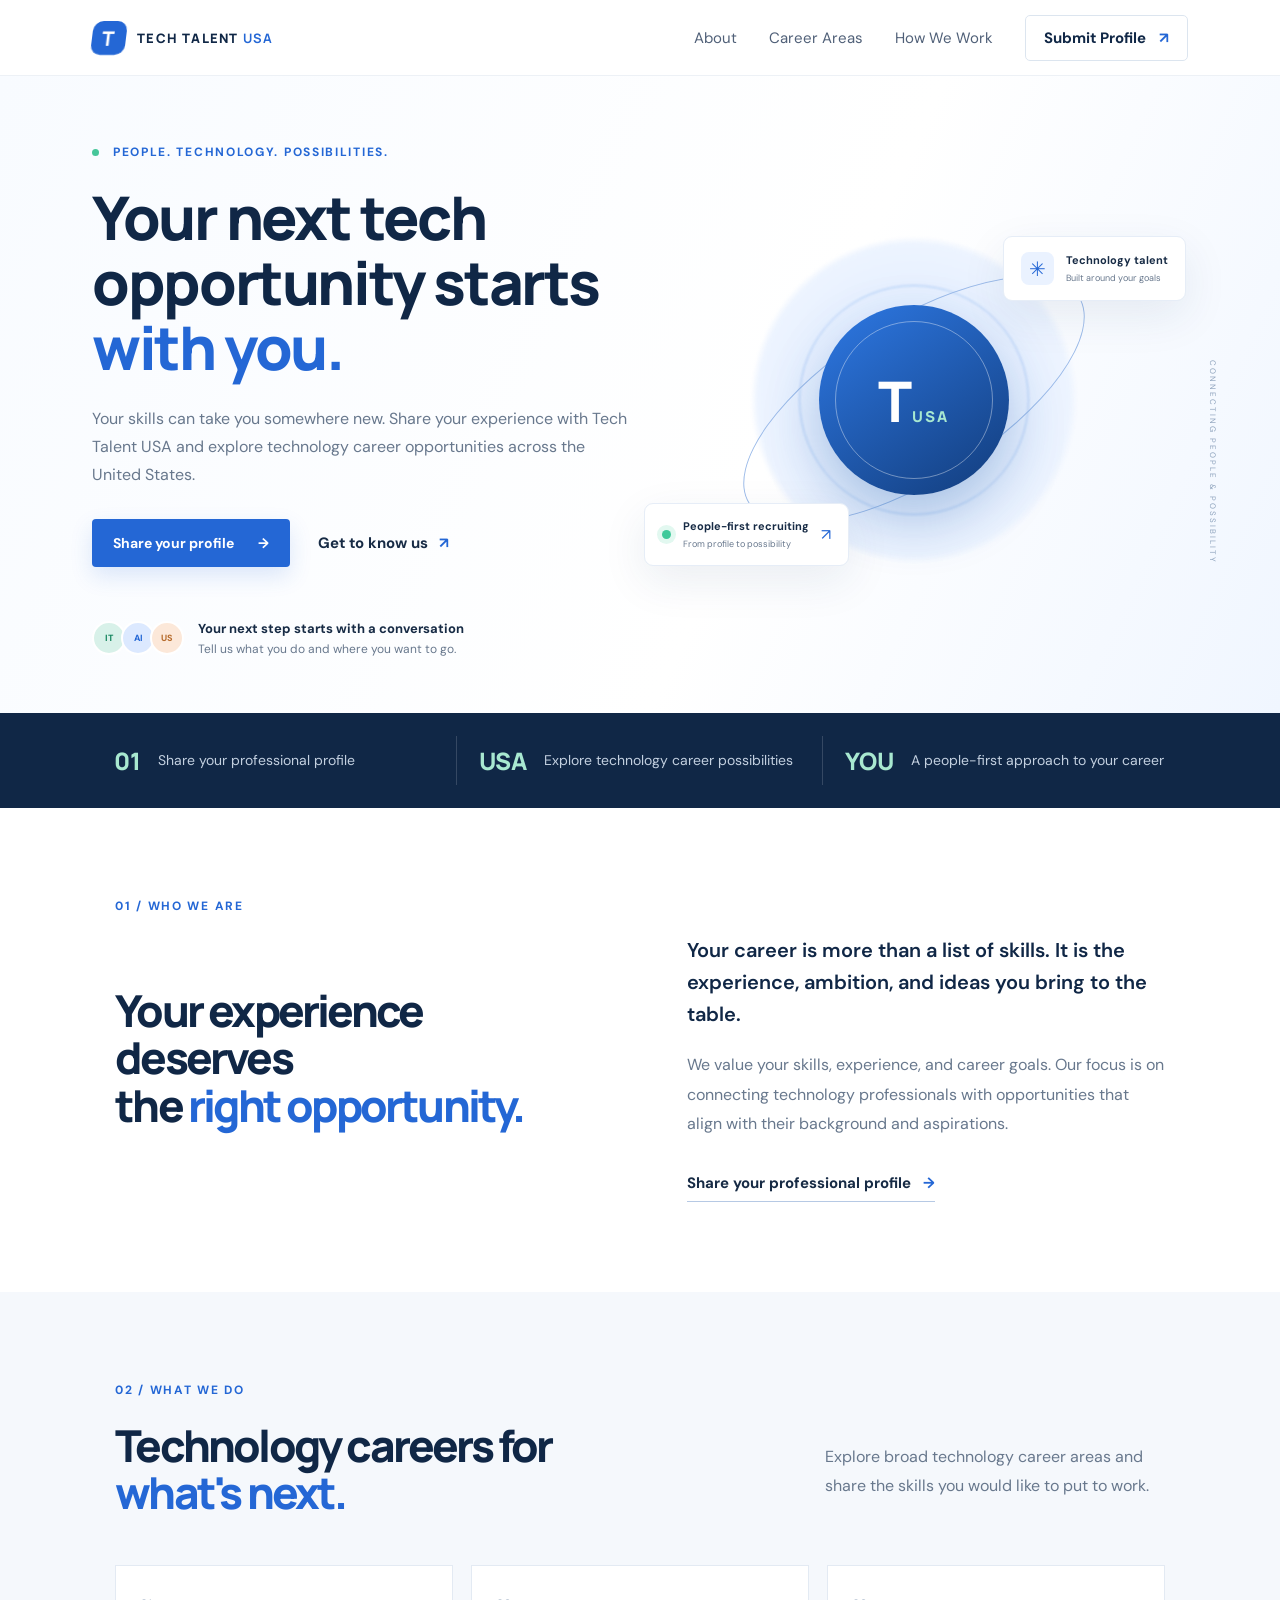
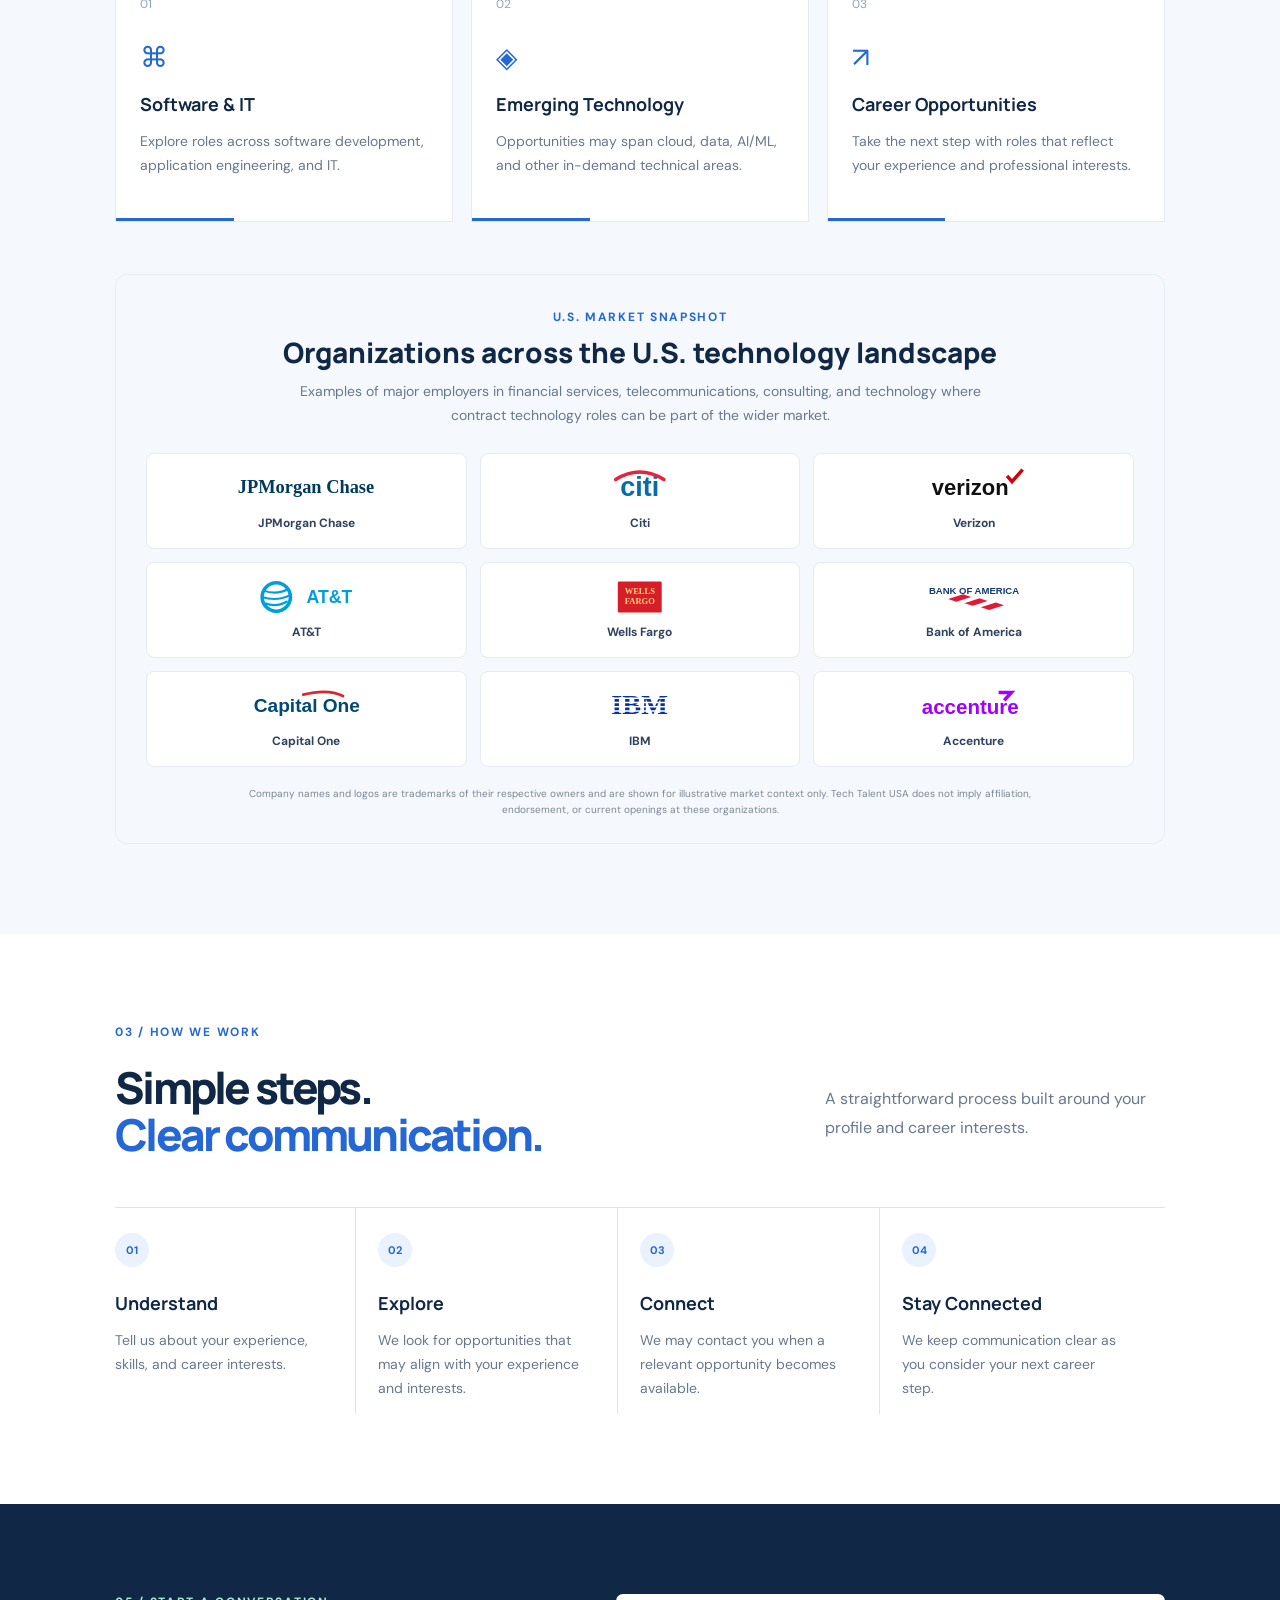
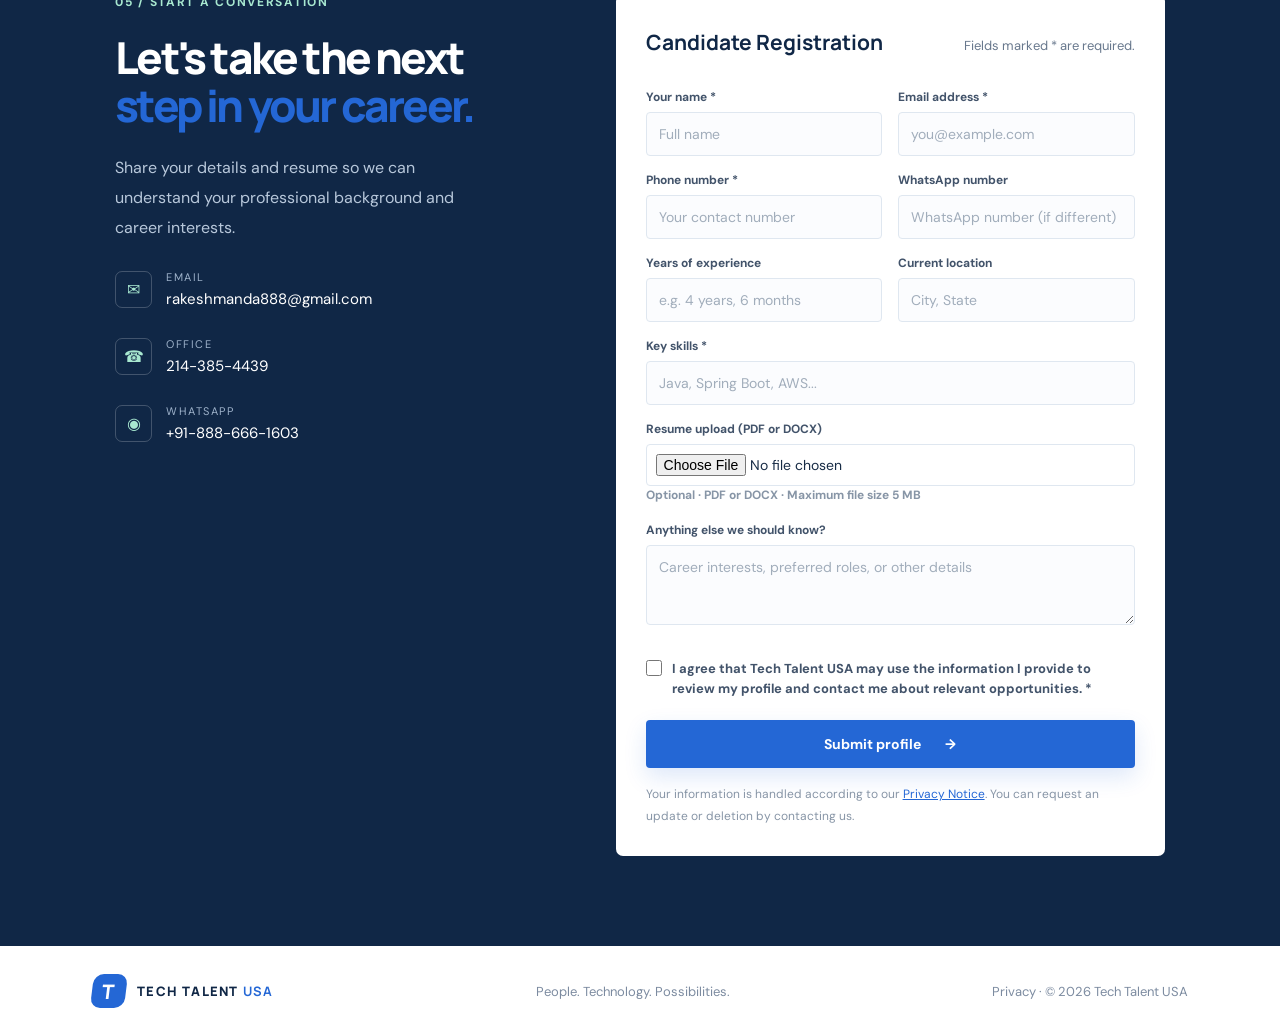
==== commit d6982fdb: "Show office and WhatsApp numbers in contact panel" ====
--- a/static/index.html
+++ b/static/index.html
@@ -26,7 +26,7 @@
 </div>
 </section>
 <section class="process section" id="process"><div class="section-label">03 / HOW WE WORK</div><div class="section-head"><h2>Simple steps.<br><em>Clear communication.</em></h2><p>A straightforward process built around your profile and career interests.</p></div><div class="steps"><article><span>01</span><h3>Understand</h3><p>Tell us about your experience, skills, and career interests.</p></article><article><span>02</span><h3>Explore</h3><p>We look for opportunities that may align with your experience and interests.</p></article><article><span>03</span><h3>Connect</h3><p>We may contact you when a relevant opportunity becomes available.</p></article><article><span>04</span><h3>Stay Connected</h3><p>We keep communication clear as you consider your next career step.</p></article></div></section>
-<section class="contact section" id="contact"><div class="contact-copy"><div class="section-label">05 / START A CONVERSATION</div><h2>Let's take the next<br><em>step in your career.</em></h2><p>Share your details and resume so we can understand your professional background and career interests.</p><div class="contact-detail"><span>✉</span><div><small>EMAIL</small><a href="mailto:rakeshmanda888@gmail.com">rakeshmanda888@gmail.com</a></div></div><div class="contact-detail"><span>☎</span><div><small>PHONE</small><a href="tel:8886661603">88866 61603</a></div></div></div>
+<section class="contact section" id="contact"><div class="contact-copy"><div class="section-label">05 / START A CONVERSATION</div><h2>Let's take the next<br><em>step in your career.</em></h2><p>Share your details and resume so we can understand your professional background and career interests.</p><div class="contact-detail"><span>✉</span><div><small>EMAIL</small><a href="mailto:rakeshmanda888@gmail.com">rakeshmanda888@gmail.com</a></div></div><div class="contact-detail"><span>☎</span><div><small>OFFICE</small><a href="tel:+12143854439">214-385-4439</a></div></div><div class="contact-detail"><span>◉</span><div><small>WHATSAPP</small><a href="https://wa.me/918886661603" target="_blank" rel="noopener">+91-888-666-1603</a></div></div></div>
 <form id="enquiry-form" class="form" enctype="multipart/form-data"><div class="form-heading"><h3>Candidate Registration</h3><p>Fields marked * are required.</p></div><div class="form-grid">
 <label>Your name *<input name="name" required maxlength="120" placeholder="Full name"></label>
 <label>Email address *<input name="email" type="email" required maxlength="254" placeholder="you@example.com"></label>
--- a/static/styles.css
+++ b/static/styles.css
@@ -156,20 +156,6 @@
 .company-logo svg{display:block;width:auto;max-width:150px;height:34px;overflow:visible}.company-logo svg text{dominant-baseline:auto}@media(max-width:650px){.company-logo svg{max-width:120px;height:29px}}
 
 
-/* Four-step candidate registration progress */
-.form-step{padding:18px 0 20px;border-top:1px solid var(--line)}
-.form-step-heading{display:flex;align-items:center;gap:12px;margin-bottom:15px}
-.form-step-heading>span{width:32px;height:32px;border-radius:50%;display:grid;place-items:center;background:var(--sky);color:var(--blue);font:700 11px Manrope,sans-serif}
-.form-step-heading>div{flex:1}
-.form-step-heading h4{font:700 14px Manrope,sans-serif;color:var(--navy);margin:0 0 3px}
-.form-step-heading p{font-size:11px;color:var(--muted);margin:0}
-.form-step-heading>b{font:700 11px Manrope,sans-serif;color:var(--muted)}
-.form-step.is-complete .form-step-heading>span{background:#e4f7ef;color:#16865f}
-.form-step.is-complete .form-step-heading>b{color:#16865f}
-.form-progress{margin:2px 0 12px}
-@media(max-width:650px){.form-step{padding:15px 0 17px}.form-step-heading{gap:9px}.form-step-heading h4{font-size:13px}}
-
-
 /* Dedicated How We Work page */
 .how-work-page{overflow:hidden}
 .how-work-hero{padding:82px 9% 62px;background:radial-gradient(circle at 88% 12%,rgba(64,133,229,.12),transparent 30%),linear-gradient(120deg,#f5f9ff,#fff 66%,#edf4ff)}
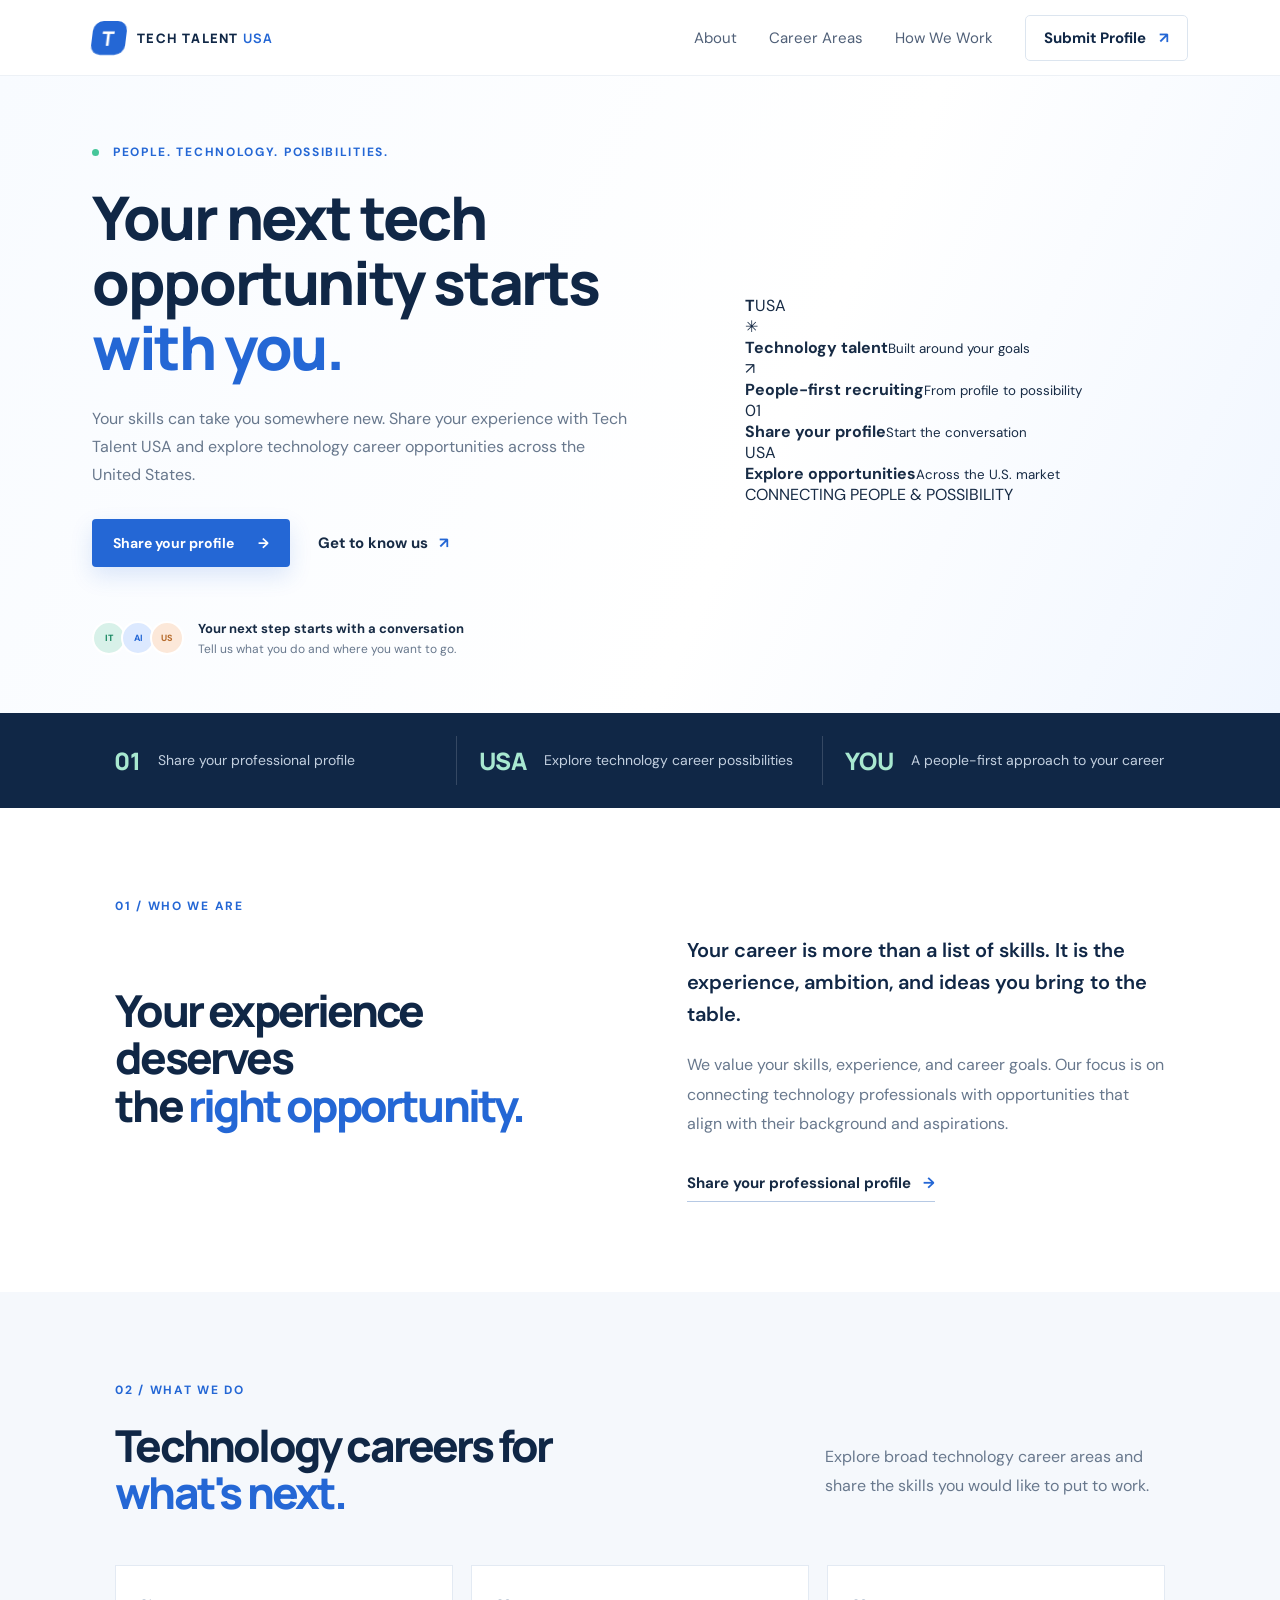
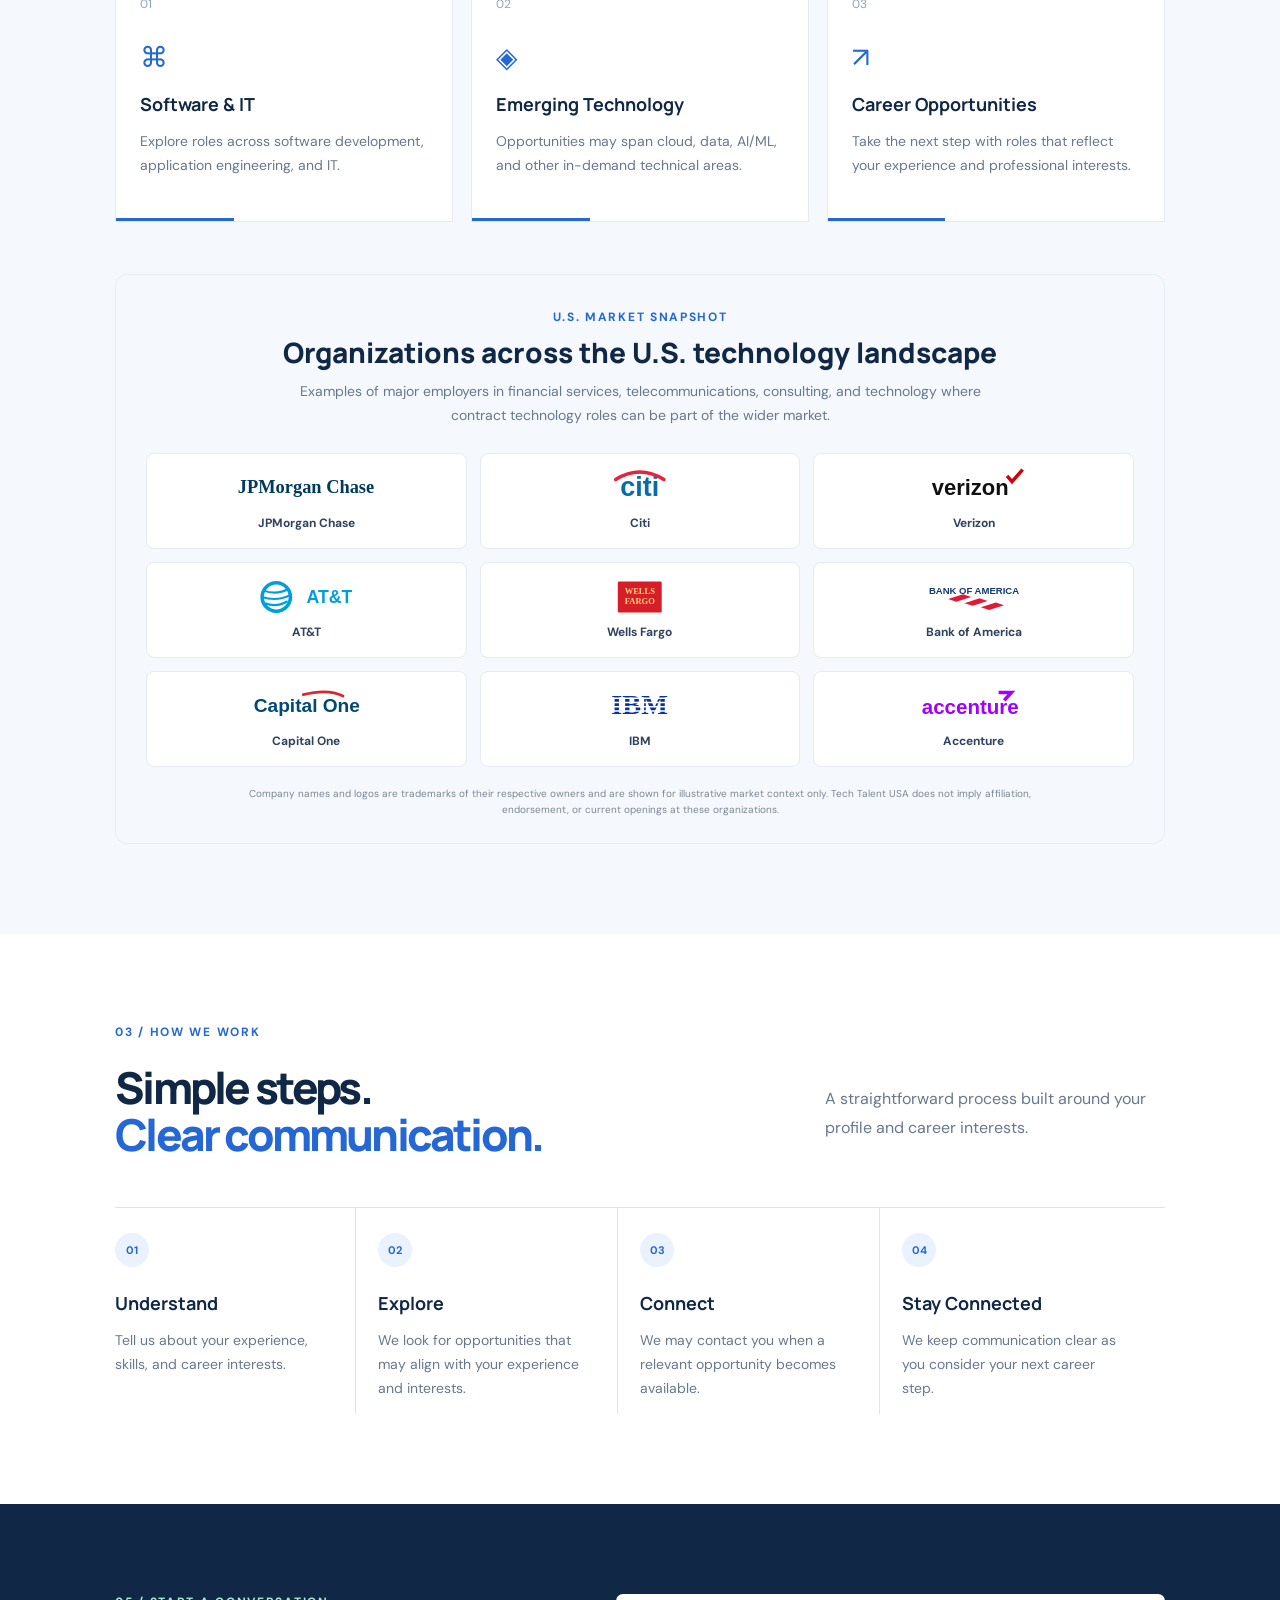
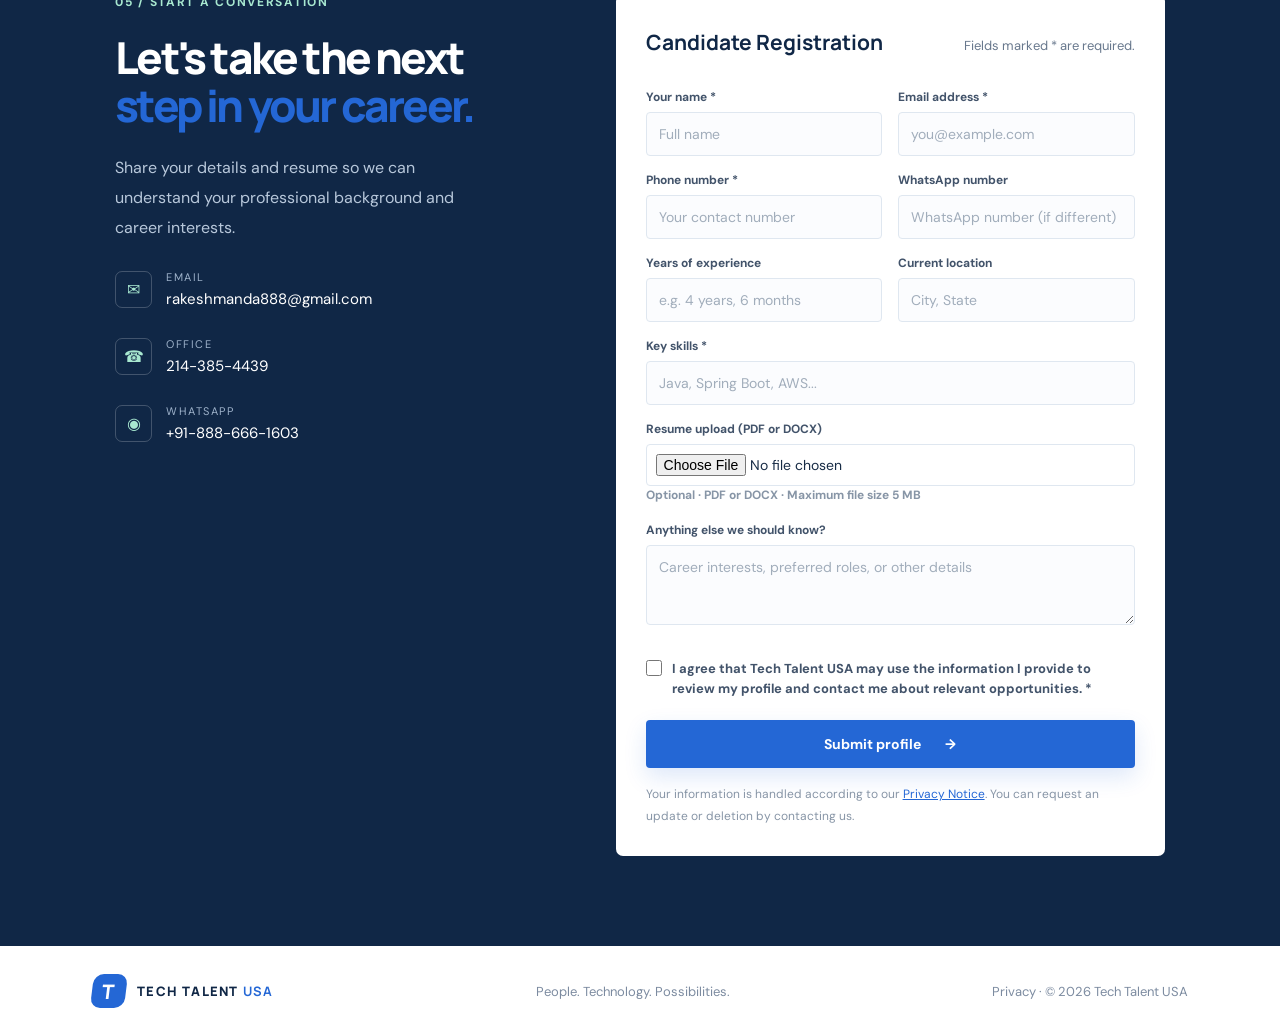
==== commit c603c570: "Add immersive animated 3D globe hero to production site" ====
--- a/static/index.html
+++ b/static/index.html
@@ -1,7 +1,24 @@
 <!doctype html>
 <html lang="en"><head><meta charset="utf-8"><meta name="viewport" content="width=device-width,initial-scale=1"><meta name="description" content="Explore technology career opportunities across the United States. Share your skills and professional profile with Tech Talent USA."><meta property="og:type" content="website"><meta property="og:title" content="Tech Talent USA | Your Next Tech Opportunity"><meta property="og:description" content="Share your experience and explore technology career opportunities across the United States."><meta name="theme-color" content="#102746"><meta name="twitter:card" content="summary"><meta name="twitter:title" content="Tech Talent USA | Your Next Tech Opportunity"><meta name="twitter:description" content="Share your experience and explore technology career opportunities across the United States."><title>Tech Talent USA | Technology Career Opportunities</title><link rel="preconnect" href="https://fonts.googleapis.com"><link href="https://fonts.googleapis.com/css2?family=DM+Sans:wght@400;500;600;700&family=Manrope:wght@400;500;600;700;800&display=swap" rel="stylesheet"><link rel="stylesheet" href="/static/styles.css"></head>
 <body><header class="header"><a class="brand" href="/"><span class="brand-mark">T</span><span>TECH TALENT <b>USA</b></span></a><nav id="site-nav" aria-label="Main navigation"><a href="/about">About</a><a href="/services">Career Areas</a><a href="/how-we-work">How We Work</a><a class="nav-cta" href="/contact">Submit Profile <span>↗</span></a></nav><button class="menu" id="menu" aria-label="Open navigation menu" aria-controls="site-nav" aria-expanded="false">☰</button></header>
-<main><section class="hero"><div class="hero-copy"><div class="eyebrow"><i></i> PEOPLE. TECHNOLOGY. POSSIBILITIES.</div><h1>Your next tech<br>opportunity starts<br><em>with you.</em></h1><p>Your skills can take you somewhere new. Share your experience with Tech Talent USA and explore technology career opportunities across the United States.</p><div class="hero-actions"><a class="button primary" href="#contact">Share your profile <span>→</span></a><a class="text-link" href="#about">Get to know us <span>↗</span></a></div><div class="trust"><div class="avatars"><span>IT</span><span>AI</span><span>US</span></div><div><b>Your next step starts with a conversation</b><small>Tell us what you do and where you want to go.</small></div></div></div><div class="hero-art"><div class="orb orb-one"></div><div class="orb orb-two"></div><div class="orbit"></div><div class="art-card card-top"><span class="card-icon">✳</span><div><b>Technology talent</b><small>Built around your goals</small></div></div><div class="art-core"><div class="core-ring"></div><div class="core-text">T<span>USA</span></div></div><div class="art-card card-bottom"><span class="pulse"></span><div><b>People-first recruiting</b><small>From profile to possibility</small></div><span class="arrow">↗</span></div><div class="vertical-note">CONNECTING PEOPLE & POSSIBILITY</div></div></section>
+<main><section class="hero"><div class="hero-copy"><div class="eyebrow"><i></i> PEOPLE. TECHNOLOGY. POSSIBILITIES.</div><h1>Your next tech<br>opportunity starts<br><em>with you.</em></h1><p>Your skills can take you somewhere new. Share your experience with Tech Talent USA and explore technology career opportunities across the United States.</p><div class="hero-actions"><a class="button primary" href="#contact">Share your profile <span>→</span></a><a class="text-link" href="#about">Get to know us <span>↗</span></a></div><div class="trust"><div class="avatars"><span>IT</span><span>AI</span><span>US</span></div><div><b>Your next step starts with a conversation</b><small>Tell us what you do and where you want to go.</small></div></div></div><div class="hero-art hero-3d" aria-label="Animated Tech Talent USA globe illustration">
+  <div class="hero-scene" id="hero-scene">
+    <div class="scene-glow"></div>
+    <div class="globe-shadow"></div>
+    <div class="globe-orbit orbit-a"></div><div class="globe-orbit orbit-b"></div>
+    <div class="globe-3d" aria-hidden="true">
+      <div class="globe-surface"><div class="globe-grid"></div><div class="globe-land land-one"></div><div class="globe-land land-two"></div><div class="globe-shine"></div></div>
+      <div class="globe-brand"><strong>T</strong><span>USA</span></div>
+      <div class="globe-pin pin-one"></div><div class="globe-pin pin-two"></div><div class="globe-pin pin-three"></div>
+    </div>
+    <div class="scene-particle particle-one"></div><div class="scene-particle particle-two"></div><div class="scene-particle particle-three"></div>
+    <div class="insight-card insight-top"><span class="insight-icon">✳</span><div><b>Technology talent</b><small>Built around your goals</small></div><span class="live-dot"></span></div>
+    <div class="insight-card insight-bottom"><span class="insight-icon people-icon">↗</span><div><b>People-first recruiting</b><small>From profile to possibility</small></div></div>
+    <div class="insight-chip chip-left"><span class="chip-mark">01</span><div><b>Share your profile</b><small>Start the conversation</small></div></div>
+    <div class="insight-chip chip-right"><span class="chip-mark">USA</span><div><b>Explore opportunities</b><small>Across the U.S. market</small></div></div>
+    <div class="scene-caption"><span></span> CONNECTING PEOPLE &amp; POSSIBILITY</div>
+  </div>
+</div></section>
 <section class="stats"><div><strong>01</strong><span>Share your professional profile</span></div><div><strong>USA</strong><span>Explore technology career possibilities</span></div><div><strong>YOU</strong><span>A people-first approach to your career</span></div></section>
 <section class="intro section" id="about"><div class="section-label">01 / WHO WE ARE</div><div class="intro-grid"><h2>Your experience deserves<br>the <em>right opportunity.</em></h2><div><p class="lead">Your career is more than a list of skills. It is the experience, ambition, and ideas you bring to the table.</p><p>We value your skills, experience, and career goals. Our focus is on connecting technology professionals with opportunities that align with their background and aspirations.</p><a class="under-link" href="#contact">Share your professional profile <span>→</span></a></div></div></section>
 <section class="services section" id="services"><div class="section-head"><div><div class="section-label">02 / WHAT WE DO</div><h2>Technology careers for<br><em>what's next.</em></h2></div><p>Explore broad technology career areas and share the skills you would like to put to work.</p></div><div class="service-grid"><article class="service"><span class="service-no">01</span><div class="service-symbol">⌘</div><h3>Software & IT</h3><p>Explore roles across software development, application engineering, and IT.</p><span class="service-line"></span></article><article class="service"><span class="service-no">02</span><div class="service-symbol">◈</div><h3>Emerging Technology</h3><p>Opportunities may span cloud, data, AI/ML, and other in-demand technical areas.</p><span class="service-line"></span></article><article class="service"><span class="service-no">03</span><div class="service-symbol">↗</div><h3>Career Opportunities</h3><p>Take the next step with roles that reflect your experience and professional interests.</p><span class="service-line"></span></article></div>
